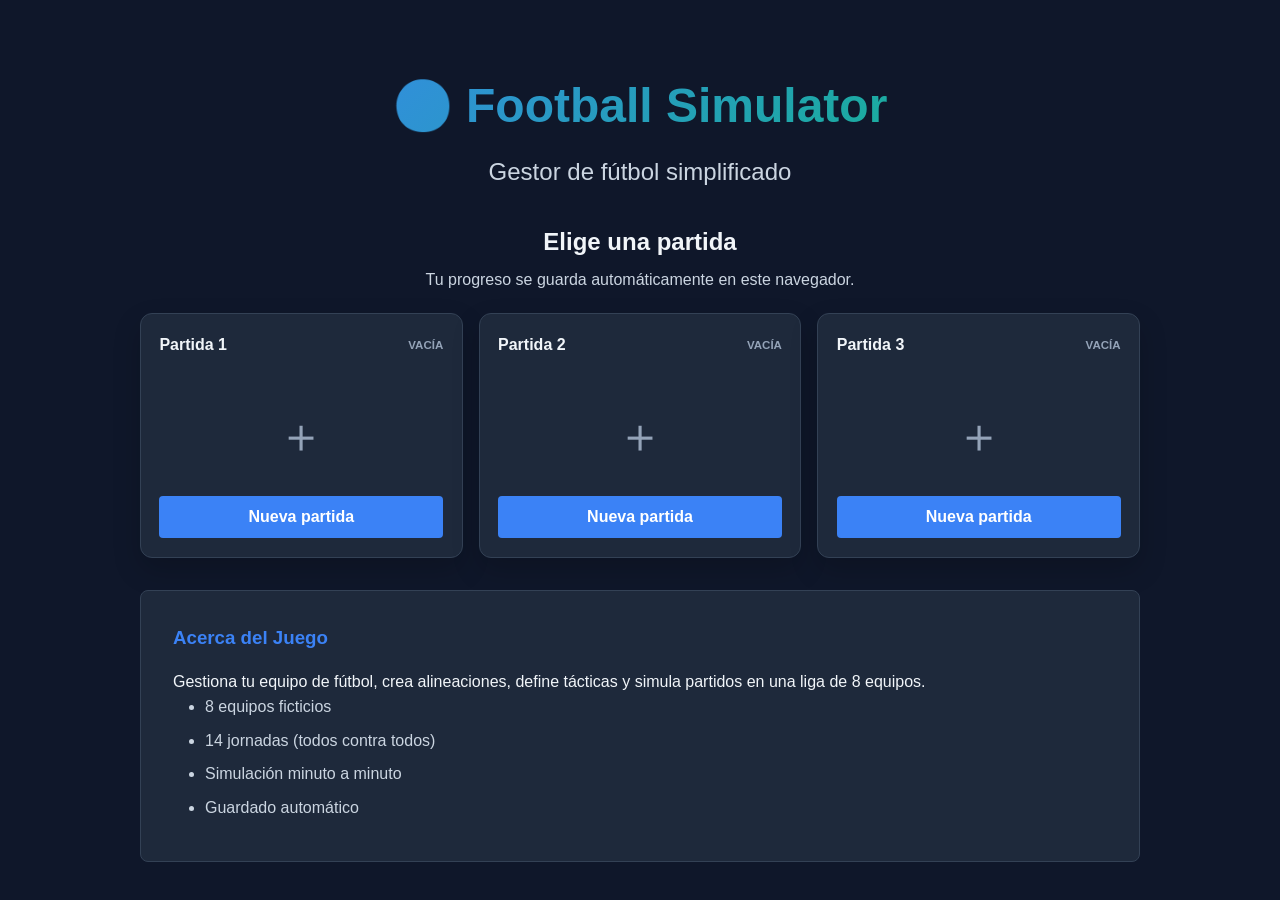
==== football-simulator/index.html @ 4013a9ea "Initial football app" ====
<!DOCTYPE html>
<html lang="es">
<head>
  <meta charset="UTF-8">
  <meta name="viewport" content="width=device-width, initial-scale=1.0">
  <title>Football Simulator - Gestor de Fútbol</title>
  <link rel="stylesheet" href="css/styles.css">
</head>
<body>
  <div id="app">
    <div id="navigation"></div>
    <div id="main-content"></div>
  </div>

  <!-- Scripts -->
  <script src="js/data.js"></script>
  <script src="js/storage.js"></script>
  <script src="js/team-manager.js"></script>
  <script src="js/league-engine.js"></script>
  <script src="js/match-engine.js"></script>
  <script src="js/live-match-engine.js"></script>
  <script src="js/match-renderer.js"></script>
  <script src="js/ui.js"></script>
  <script src="js/app.js"></script>
</body>
</html>
---- football-simulator/css/styles.css ----
/* ============================================
   ESTILOS GENERALES
   ============================================ */

* {
  margin: 0;
  padding: 0;
  box-sizing: border-box;
}

:root {
  --primary-color: #1e3a8a;
  --secondary-color: #3b82f6;
  --accent-color: #10b981;
  --danger-color: #ef4444;
  --warning-color: #f59e0b;
  --dark-bg: #0f172a;
  --dark-card: #1e293b;
  --dark-border: #334155;
  --text-primary: #f1f5f9;
  --text-secondary: #cbd5e1;
  --text-muted: #94a3b8;
}

html, body {
  width: 100%;
  height: 100%;
  font-family: -apple-system, BlinkMacSystemFont, 'Segoe UI', Roboto, Oxygen, Ubuntu, Cantarell, sans-serif;
  background-color: var(--dark-bg);
  color: var(--text-primary);
  line-height: 1.6;
}

#app {
  display: flex;
  flex-direction: column;
  height: 100vh;
  background-color: var(--dark-bg);
}

#navigation {
  flex-shrink: 0;
}

#main-content {
  flex: 1;
  overflow-y: auto;
  padding: 20px;
}

/* ============================================
   NAVEGACIÓN
   ============================================ */

.navbar {
  background: linear-gradient(135deg, var(--primary-color) 0%, var(--secondary-color) 100%);
  padding: 1rem 2rem;
  display: flex;
  justify-content: space-between;
  align-items: center;
  box-shadow: 0 4px 6px rgba(0, 0, 0, 0.3);
}

.navbar-brand {
  font-size: 1.5rem;
  font-weight: 700;
  color: white;
}

.navbar-menu {
  display: flex;
  gap: 1rem;
  flex-wrap: wrap;
}

.nav-btn {
  background: rgba(255, 255, 255, 0.2);
  color: white;
  border: none;
  padding: 0.5rem 1rem;
  border-radius: 4px;
  cursor: pointer;
  font-weight: 500;
  transition: all 0.3s ease;
}

.nav-btn:hover {
  background: rgba(255, 255, 255, 0.3);
  transform: translateY(-2px);
}

.nav-btn.active {
  background: var(--accent-color);
}

/* ============================================
   BOTONES
   ============================================ */

.btn {
  padding: 0.75rem 1.5rem;
  border: none;
  border-radius: 4px;
  font-weight: 600;
  cursor: pointer;
  transition: all 0.3s ease;
  font-size: 1rem;
}

.btn:hover {
  transform: translateY(-2px);
  box-shadow: 0 4px 12px rgba(0, 0, 0, 0.3);
}

.btn-primary {
  background-color: var(--secondary-color);
  color: white;
}

.btn-primary:hover {
  background-color: #2563eb;
}

.btn-secondary {
  background-color: var(--dark-card);
  color: var(--text-primary);
  border: 1px solid var(--dark-border);
}

.btn-secondary:hover {
  background-color: #334155;
}

.btn-danger {
  background-color: var(--danger-color);
  color: white;
}

.btn-danger:hover {
  background-color: #dc2626;
}

.btn-select {
  width: 100%;
  padding: 0.5rem;
  background: var(--secondary-color);
  color: white;
  border: none;
  border-radius: 4px;
  cursor: pointer;
  font-weight: 600;
  transition: all 0.3s ease;
}

.btn-select:hover {
  background: #2563eb;
}

.btn-large {
  padding: 1rem 2rem;
  font-size: 1.1rem;
}

/* ============================================
   FORMULARIOS
   ============================================ */

.form-control {
  width: 100%;
  padding: 0.75rem;
  border: 1px solid var(--dark-border);
  border-radius: 4px;
  background-color: var(--dark-card);
  color: var(--text-primary);
  font-size: 1rem;
  transition: border-color 0.3s ease;
}

.form-control:focus {
  outline: none;
  border-color: var(--secondary-color);
  box-shadow: 0 0 0 3px rgba(59, 130, 246, 0.1);
}

select.form-control option {
  background-color: var(--dark-card);
  color: var(--text-primary);
}

label {
  display: block;
  margin-bottom: 0.5rem;
  font-weight: 600;
  color: var(--text-secondary);
}

/* ============================================
   PANTALLA DE BIENVENIDA
   ============================================ */

.welcome-container {
  max-width: 1000px;
  margin: 0 auto;
  text-align: center;
}

.welcome-header {
  padding: 3rem 0 2rem;
}

.welcome-header h1 {
  font-size: 3rem;
  margin-bottom: 0.5rem;
  background: linear-gradient(135deg, var(--secondary-color) 0%, var(--accent-color) 100%);
  -webkit-background-clip: text;
  -webkit-text-fill-color: transparent;
}

.welcome-header p {
  font-size: 1.5rem;
  color: var(--text-secondary);
}

.welcome-content {
  display: grid;
  grid-template-columns: 1fr;
  gap: 2rem;
}

#welcome-buttons {
  display: flex;
  gap: 1rem;
  justify-content: center;
  flex-wrap: wrap;
}

#welcome-buttons .btn {
  padding: 1rem 2rem;
  font-size: 1.1rem;
  min-width: 200px;
}

.save-slots-section > p {
  margin: .35rem 0 1.25rem;
  color: var(--text-secondary);
}

.save-slots-grid {
  display: grid;
  grid-template-columns: repeat(3, minmax(0, 1fr));
  gap: 1rem;
  text-align: left;
}

.save-slot {
  display: flex;
  min-height: 245px;
  flex-direction: column;
  padding: 1.15rem;
  border: 1px solid var(--dark-border);
  border-radius: 12px;
  background: var(--dark-card);
  box-shadow: 0 12px 28px rgba(0, 0, 0, .18);
}

.save-slot.active { border-color: var(--secondary-color); }
.save-slot.corrupted { border-color: var(--danger-color); }

.save-slot-heading {
  display: flex;
  align-items: center;
  justify-content: space-between;
  gap: .75rem;
  margin-bottom: 1.2rem;
  font-weight: 700;
}

.save-slot-heading small {
  color: var(--text-muted);
  font-size: .72rem;
  font-weight: 600;
  text-transform: uppercase;
}

.save-team-name {
  margin-bottom: 1rem;
  color: var(--secondary-color);
  font-size: 1.25rem;
  font-weight: 700;
}

.save-slot-meta {
  display: grid;
  gap: .55rem;
  margin: 0 0 1rem;
}

.save-slot-meta div {
  display: flex;
  justify-content: space-between;
  gap: .75rem;
}

.save-slot-meta dt { color: var(--text-muted); }
.save-slot-meta dd { margin: 0; color: var(--text-primary); }

.save-match-live {
  margin: 0 0 .8rem;
  color: #facc15;
  font-size: .84rem;
}

.save-slot-empty {
  display: grid;
  flex: 1;
  place-items: center;
  color: var(--text-muted);
  font-size: 3rem;
}

.save-slot-actions {
  display: flex;
  flex-wrap: wrap;
  gap: .5rem;
  margin-top: auto;
}

.save-slot-actions .btn { flex: 1 1 auto; padding: .65rem .7rem; }
.save-slot-actions .btn-slot-delete { flex: 0 0 auto; }

.development-grid {
  display: grid;
  grid-template-columns: minmax(0, 1fr) minmax(0, 1fr);
  gap: 1.25rem;
}

.training-controls {
  display: grid;
  grid-template-columns: 1fr 1fr auto;
  align-items: end;
  gap: .75rem;
}

.training-help {
  margin: .75rem 0 0;
  color: var(--text-muted);
  font-size: .85rem;
}

.medical-report {
  display: grid;
  gap: .5rem;
}

.medical-item {
  display: flex;
  justify-content: space-between;
  gap: .75rem;
  padding: .65rem .75rem;
  border: 1px solid var(--dark-border);
  border-radius: 7px;
  background: rgba(15, 23, 42, .45);
}

.medical-item span { color: var(--text-muted); text-align: right; }
.medical-item.injured { border-left: 3px solid #f97316; }
.medical-item.suspended { border-left: 3px solid var(--danger-color); }

.player-row.unavailable { opacity: .62; }

.availability-badge {
  display: inline-block;
  min-width: 92px;
  padding: .25rem .45rem;
  border-radius: 999px;
  background: rgba(16, 185, 129, .12);
  color: #6ee7b7;
  font-size: .72rem;
  white-space: nowrap;
}

.availability-badge.injured { background: rgba(249, 115, 22, .14); color: #fdba74; }
.availability-badge.suspended { background: rgba(239, 68, 68, .14); color: #fca5a5; }
.availability-badge.recovering { background: rgba(250, 204, 21, .12); color: #fde047; }

.backup-actions,
.backup-import {
  display: flex;
  flex-wrap: wrap;
  gap: .75rem;
  margin-top: .75rem;
}

.backup-import .form-control { flex: 1 1 190px; }
.backup-import select.form-control { flex: 0 1 150px; }

.settings-help {
  margin: .75rem 0 0;
  color: var(--text-muted);
  font-size: .84rem;
}

.post-match-report {
  display: grid;
  gap: 1rem;
  margin: 1rem 0;
}

.post-match-card {
  padding: 1rem;
  border: 1px solid var(--dark-border);
  border-radius: 10px;
  background: var(--dark-card);
}

.post-match-card h3 { margin-bottom: .85rem; }

.post-match-stats {
  display: grid;
  gap: .45rem;
}

.post-match-stats > div {
  display: grid;
  grid-template-columns: 1fr 2fr 1fr;
  gap: .75rem;
  padding: .4rem .6rem;
  border-radius: 6px;
  background: rgba(15, 23, 42, .45);
  text-align: center;
}

.post-match-stats span { color: var(--text-muted); }

.post-match-player-grid {
  display: grid;
  grid-template-columns: repeat(2, minmax(0, 1fr));
  gap: .45rem;
}

.post-match-player {
  display: grid;
  grid-template-columns: minmax(0, 1fr) auto 34px;
  align-items: center;
  gap: .5rem;
  padding: .55rem .65rem;
  border-left: 3px solid var(--secondary-color);
  border-radius: 6px;
  background: rgba(15, 23, 42, .45);
}

.post-match-player.away { border-color: #fb7185; }
.post-match-player span:first-child { display: grid; }
.post-match-player small { color: var(--text-muted); }
.post-match-player > strong { color: #facc15; text-align: right; }

.post-match-timeline {
  display: grid;
  gap: .4rem;
  margin: 0;
  padding-left: 1.4rem;
  color: var(--text-secondary);
}

@media (max-width: 760px) {
  .save-slots-grid { grid-template-columns: 1fr; }
  .save-slot { min-height: 0; }
  .save-slot-empty { min-height: 80px; }
  .development-grid { grid-template-columns: 1fr; }
  .training-controls { grid-template-columns: 1fr; }
  .post-match-player-grid { grid-template-columns: 1fr; }
}

.welcome-info {
  background: var(--dark-card);
  border: 1px solid var(--dark-border);
  border-radius: 8px;
  padding: 2rem;
  text-align: left;
}

.welcome-info h3 {
  margin-bottom: 1rem;
  color: var(--secondary-color);
}

.welcome-info ul {
  margin-left: 2rem;
  color: var(--text-secondary);
}

.welcome-info li {
  margin-bottom: 0.5rem;
}

/* ============================================
   SELECCIÓN DE EQUIPO
   ============================================ */

.team-selection-container {
  max-width: 1200px;
  margin: 0 auto;
}

.team-selection-container h2 {
  font-size: 2rem;
  margin-bottom: 0.5rem;
  color: var(--secondary-color);
}

.team-selection-container > p {
  color: var(--text-secondary);
  margin-bottom: 2rem;
}

.teams-grid {
  display: grid;
  grid-template-columns: repeat(auto-fit, minmax(250px, 1fr));
  gap: 1.5rem;
}

.team-card {
  background: var(--dark-card);
  border: 2px solid var(--dark-border);
  border-radius: 8px;
  padding: 1.5rem;
  cursor: pointer;
  transition: all 0.3s ease;
}

.team-card:hover {
  border-color: var(--secondary-color);
  box-shadow: 0 0 20px rgba(59, 130, 246, 0.2);
  transform: translateY(-4px);
}

.team-name {
  font-size: 1.3rem;
  font-weight: 700;
  color: var(--text-primary);
  margin-bottom: 0.5rem;
}

.team-short {
  font-size: 0.9rem;
  color: var(--text-secondary);
  text-transform: uppercase;
  letter-spacing: 2px;
  margin-bottom: 1rem;
}

.team-overall {
  color: var(--accent-color);
  font-weight: 600;
  margin-bottom: 0.5rem;
}

.team-budget {
  color: var(--text-muted);
  font-size: 0.9rem;
  margin-bottom: 1rem;
}

/* ============================================
   DASHBOARD
   ============================================ */

.dashboard-container {
  max-width: 1200px;
  margin: 0 auto;
}

.dashboard-container h2 {
  font-size: 2rem;
  margin-bottom: 2rem;
}

.dashboard-grid {
  display: grid;
  grid-template-columns: repeat(auto-fit, minmax(300px, 1fr));
  gap: 1.5rem;
}

.dashboard-card {
  background: var(--dark-card);
  border: 1px solid var(--dark-border);
  border-radius: 8px;
  padding: 1.5rem;
}

.dashboard-card h3 {
  color: var(--secondary-color);
  margin-bottom: 1rem;
  font-size: 1.1rem;
}

.team-info p {
  margin-bottom: 0.5rem;
  color: var(--text-secondary);
}

.team-info strong {
  color: var(--text-primary);
}

.next-match-info {
  color: var(--text-secondary);
}

.match-preview {
  margin-top: 1rem;
}

.team-vs {
  display: flex;
  justify-content: space-around;
  align-items: center;
  margin-bottom: 1rem;
  gap: 1rem;
}

.team-vs .team-name {
  flex: 1;
  text-align: center;
  font-weight: 600;
}

.vs {
  color: var(--text-muted);
  font-weight: bold;
}

.standings-preview ol {
  list-style: none;
  margin-left: 0;
}

.standings-preview li {
  display: flex;
  justify-content: space-between;
  padding: 0.5rem 0;
  border-bottom: 1px solid var(--dark-border);
  color: var(--text-secondary);
}

.standings-preview li.user-team {
  color: var(--accent-color);
  font-weight: 600;
  background: rgba(16, 185, 129, 0.1);
  padding: 0.5rem;
}

.standings-preview .points {
  font-weight: 700;
  color: var(--text-primary);
}

.progress-bar {
  width: 100%;
  height: 8px;
  background: var(--dark-border);
  border-radius: 4px;
  overflow: hidden;
  margin-top: 0.5rem;
}

.progress-fill {
  height: 100%;
  background: linear-gradient(90deg, var(--secondary-color) 0%, var(--accent-color) 100%);
  transition: width 0.3s ease;
}

/* ============================================
   PANTALLA DE PLANTILLA V2 (Fase 2)
   ============================================ */

.squad-container-v2 {
  max-width: 1400px;
  margin: 0 auto;
}

.squad-container-v2 h2 {
  font-size: 2rem;
  margin-bottom: 2rem;
}

.squad-section-v2 {
  background: var(--dark-card);
  border: 1px solid var(--dark-border);
  border-radius: 8px;
  padding: 1.5rem;
  margin-bottom: 2rem;
}

.squad-section-v2 h3 {
  color: var(--secondary-color);
  margin-bottom: 1.5rem;
  font-size: 1.1rem;
}

.formation-selector {
  display: flex;
  gap: 1rem;
  align-items: center;
}

.formation-selector select {
  flex: 1;
  min-width: 200px;
}

.formation-selector .btn {
  white-space: nowrap;
}

/* Vista Previa de Alineación */

.lineup-preview {
  background: rgba(59, 130, 246, 0.1);
  border: 2px solid var(--secondary-color);
  border-radius: 8px;
  padding: 2rem;
  min-height: 300px;
  display: flex;
  align-items: center;
  justify-content: center;
}

.lineup-display {
  width: 100%;
  display: flex;
  flex-direction: column;
  gap: 1.5rem;
}

.lineup-row {
  display: flex;
  align-items: center;
  gap: 1rem;
  flex-wrap: wrap;
  padding: 1rem;
  background: rgba(59, 130, 246, 0.05);
  border-radius: 6px;
  border-left: 4px solid var(--secondary-color);
}

.lineup-position {
  font-size: 1.5rem;
  min-width: 40px;
  text-align: center;
}

.player-badge {
  background: var(--accent-color);
  color: white;
  padding: 0.5rem 1rem;
  border-radius: 20px;
  font-size: 0.9rem;
  font-weight: 600;
  white-space: nowrap;
}

/* Controles Mejorados */

.squad-controls-v2 {
  display: flex;
  gap: 1rem;
  margin-bottom: 1.5rem;
  flex-wrap: wrap;
}

.squad-controls-v2 .btn,
.squad-controls-v2 .form-control {
  flex: 1;
  min-width: 180px;
}

.squad-controls-v2 .form-control {
  flex: 0.5;
}

/* Estado de Plantilla V2 */

.squad-status-v2 {
  display: grid;
  grid-template-columns: repeat(auto-fit, minmax(150px, 1fr));
  gap: 1rem;
  background: rgba(59, 130, 246, 0.05);
  border: 1px solid var(--secondary-color);
  border-radius: 6px;
  padding: 1.5rem;
}

.status-item {
  display: flex;
  justify-content: space-between;
  align-items: center;
  padding: 0.5rem;
}

.status-item .label {
  color: var(--text-secondary);
  font-size: 0.9rem;
}

.status-item .value {
  color: var(--secondary-color);
  font-size: 1.1rem;
  font-weight: 700;
}

/* Tabla de Plantilla V2 */

.squad-table-v2 {
  width: 100%;
  border-collapse: collapse;
  background: var(--dark-card);
  border-radius: 8px;
  overflow: hidden;
  box-shadow: 0 4px 6px rgba(0, 0, 0, 0.1);
}

.squad-table-v2 thead {
  background: linear-gradient(135deg, var(--primary-color) 0%, var(--secondary-color) 100%);
  color: white;
}

.squad-table-v2 th {
  padding: 1rem;
  text-align: left;
  font-weight: 600;
  border-right: 1px solid var(--dark-border);
}

.squad-table-v2 th:last-child {
  border-right: none;
}

.squad-table-v2 tbody {
  border-bottom: 1px solid var(--dark-border);
}

.squad-table-v2 td {
  padding: 0.75rem 1rem;
  border-bottom: 1px solid var(--dark-border);
  color: var(--text-secondary);
}

.squad-table-v2 tbody tr.line-header {
  background: rgba(59, 130, 246, 0.1);
  font-weight: 700;
}

.squad-table-v2 tbody tr.line-header td {
  color: var(--secondary-color);
  padding: 1rem;
  border: none;
}

.squad-table-v2 tbody tr:hover {
  background: rgba(59, 130, 246, 0.1);
}

.squad-table-v2 tbody tr.starter {
  background: rgba(16, 185, 129, 0.05);
}

.squad-table-v2 tbody tr.starter td {
  font-weight: 600;
  color: var(--accent-color);
}

.player-name {
  font-weight: 600;
  color: var(--text-primary);
}

.position-badge {
  background: var(--secondary-color);
  color: white;
  padding: 0.25rem 0.75rem;
  border-radius: 4px;
  font-size: 0.85rem;
  font-weight: 600;
  display: inline-block;
  min-width: 50px;
  text-align: center;
}

.overall-cell {
  font-weight: 700;
  color: var(--secondary-color);
}

.fitness-cell {
  color: var(--accent-color);
  font-weight: 600;
}

.morale-cell {
  color: var(--warning-color);
  font-weight: 600;
}

.squad-table-v2 .player-select {
  cursor: pointer;
  width: 18px;
  height: 18px;
  accent-color: var(--accent-color);
}

.player-select {
  cursor: pointer;
  width: 18px;
  height: 18px;
}

/* ============================================
   PANTALLA DE TÁCTICAS
   ============================================ */

.tactics-container {
  max-width: 900px;
  margin: 0 auto;
}

.tactics-container h2 {
  font-size: 2rem;
  margin-bottom: 2rem;
}

.tactics-grid {
  display: grid;
  grid-template-columns: repeat(auto-fit, minmax(250px, 1fr));
  gap: 1.5rem;
  margin-bottom: 2rem;
}

.tactic-option {
  background: var(--dark-card);
  border: 1px solid var(--dark-border);
  border-radius: 8px;
  padding: 1rem;
}

.tactic-option label {
  display: block;
  margin-bottom: 0.5rem;
  font-weight: 600;
  color: var(--secondary-color);
}

.tactic-option .form-control {
  width: 100%;
}

#btn-save-tactics {
  width: 100%;
  padding: 1rem;
}

/* ============================================
   PANTALLA DE LIGA
   ============================================ */

.league-container {
  max-width: 1200px;
  margin: 0 auto;
}

.league-container h2 {
  font-size: 2rem;
  margin-bottom: 2rem;
}

.standings-table {
  width: 100%;
  border-collapse: collapse;
  background: var(--dark-card);
  border-radius: 8px;
  overflow: hidden;
  box-shadow: 0 4px 6px rgba(0, 0, 0, 0.1);
}

.standings-table thead {
  background: linear-gradient(135deg, var(--primary-color) 0%, var(--secondary-color) 100%);
  color: white;
}

.standings-table th {
  padding: 1rem;
  text-align: center;
  font-weight: 600;
}

.standings-table th:first-child,
.standings-table th:nth-child(2) {
  text-align: left;
}

.standings-table td {
  padding: 0.75rem 1rem;
  text-align: center;
  border-bottom: 1px solid var(--dark-border);
  color: var(--text-secondary);
}

.standings-table td:first-child,
.standings-table td:nth-child(2) {
  text-align: left;
}

.standings-table td.pos {
  font-weight: 600;
  color: var(--text-primary);
}

.standings-table td.team {
  font-weight: 600;
  color: var(--text-primary);
}

.standings-table td.points {
  font-weight: 700;
  color: var(--accent-color);
}

.standings-table tbody tr:hover {
  background: rgba(59, 130, 246, 0.1);
}

.standings-table tbody tr.user-team {
  background: rgba(16, 185, 129, 0.1);
}

.standings-table tbody tr.user-team td {
  color: var(--accent-color);
  font-weight: 600;
}

/* ============================================
   PRÓXIMO PARTIDO
   ============================================ */

.next-match-container {
  max-width: 800px;
  margin: 0 auto;
}

.next-match-container h2 {
  font-size: 2rem;
  margin-bottom: 2rem;
}

.match-preview-large {
  background: var(--dark-card);
  border: 1px solid var(--dark-border);
  border-radius: 8px;
  padding: 2rem;
}

.match-teams {
  display: flex;
  justify-content: space-around;
  align-items: center;
  margin-bottom: 2rem;
  gap: 1rem;
  flex-wrap: wrap;
}

.match-teams h3 {
  font-size: 1.5rem;
  color: var(--secondary-color);
}

.match-teams .team-label {
  font-size: 0.8rem;
  color: var(--text-muted);
  text-transform: uppercase;
  letter-spacing: 1px;
  margin-top: 0.25rem;
}

.vs-container {
  font-size: 1.2rem;
  font-weight: bold;
  color: var(--text-muted);
  min-width: 50px;
  text-align: center;
}

.formation-info {
  background: rgba(59, 130, 246, 0.1);
  border: 1px solid var(--secondary-color);
  border-radius: 6px;
  padding: 1.5rem;
  margin-bottom: 1.5rem;
}

.formation-info h4 {
  color: var(--secondary-color);
  margin-bottom: 1rem;
}

.starting-xi h5 {
  color: var(--text-secondary);
  margin-bottom: 0.5rem;
}

.starting-xi ul {
  list-style: none;
  margin-left: 0;
  columns: 2;
}

.starting-xi li {
  color: var(--text-secondary);
  padding: 0.25rem 0;
  line-height: 1.8;
}

#btn-play-match-large {
  width: 100%;
}

.pre-match-preparation,
.match-mode-selection {
  display: grid;
  gap: 1rem;
  margin-top: 1.25rem;
  padding: 1.25rem;
  border: 1px solid var(--dark-border);
  border-radius: 8px;
  background: rgba(15, 23, 42, .55);
}

.pre-match-preparation p,
.match-mode-selection p {
  margin: .25rem 0 0;
  color: var(--text-muted);
}

.pre-match-management {
  display: grid;
  grid-template-columns: repeat(2, minmax(0, 1fr));
  gap: .75rem;
}

.match-mode-selection {
  grid-template-columns: minmax(0, 1fr) minmax(170px, .5fr) minmax(220px, .8fr);
  align-items: end;
  border-color: rgba(59, 130, 246, .55);
}

.simulator-choice,
.simulator-choice label {
  display: grid;
  gap: .5rem;
}

.simulator-choice label {
  color: var(--text-secondary);
  font-size: .85rem;
}

@media (max-width: 700px) {
  .match-mode-selection { grid-template-columns: 1fr; }
  .pre-match-management { grid-template-columns: 1fr; }
}

.match-teams {
  display: flex;
  justify-content: space-around;
  align-items: center;
  gap: 2rem;
  flex-wrap: wrap;
}

.team-info {
  text-align: center;
  color: white;
  flex: 1;
  min-width: 150px;
}

.team-info h3 {
  font-size: 1.3rem;
  margin: 0.5rem 0;
}

.match-controls {
  display: flex;
  gap: 1rem;
  margin-bottom: 2rem;
  flex-wrap: wrap;
  justify-content: center;
}

.match-controls .btn {
  flex: 1;
  min-width: 130px;
  max-width: 180px;
  font-size: 0.9rem;
}

.match-narrative {
  background: var(--dark-card);
  border: 1px solid var(--dark-border);
  border-radius: 8px;
  padding: 1.5rem;
  max-height: 500px;
  display: flex;
  flex-direction: column;
}

.match-narrative h4 {
  color: var(--secondary-color);
  margin: 0 0 1rem 0;
  font-size: 1.1rem;
}

#narrative-log {
  flex: 1;
  overflow-y: auto;
  display: flex;
  flex-direction: column;
  gap: 0.5rem;
}

.event {
  padding: 0.75rem 1rem;
  background: rgba(59, 130, 246, 0.05);
  border-left: 3px solid var(--secondary-color);
  border-radius: 4px;
  font-size: 0.9rem;
  color: var(--text-secondary);
  margin: 0;
}

/* ============================================
   RESULTADO DEL PARTIDO
   ============================================ */

.match-result-container {
  max-width: 600px;
  margin: 0 auto;
  text-align: center;
}

.match-result-container h2 {
  font-size: 2rem;
  margin-bottom: 2rem;
}

.result-display {
  padding: 3rem 2rem;
  border-radius: 12px;
  margin-bottom: 2rem;
  background: linear-gradient(135deg, var(--primary-color), var(--secondary-color));
  box-shadow: 0 8px 16px rgba(0, 0, 0, .2);
}

.result-teams {
  display: flex;
  justify-content: space-around;
  align-items: center;
  gap: 1rem;
  margin-bottom: 2rem;
  color: white;
  flex-wrap: wrap;
}

.team-result {
  background: var(--dark-card);
  border: 2px solid var(--dark-border);
  border-radius: 8px;
  padding: 2rem;
  flex: 1;
  min-width: 100px;
}

.team-result h3 {
  color: var(--secondary-color);
  font-size: 1.1rem;
  margin: 0 0 0.5rem;
}

.final-score {
  font-size: 2.5rem;
  font-weight: 700;
  margin: 0;
  color: white;
}

.result-status {
  padding: 1rem 2rem;
  border-radius: 8px;
  font-weight: 700;
  font-size: 1.2rem;
  min-width: 150px;
  flex-shrink: 0;
}

.result-status.victoria {
  background: rgba(16, 185, 129, 0.2);
  color: var(--accent-color);
  border: 2px solid var(--accent-color);
}

.result-status.derrota {
  background: rgba(239, 68, 68, 0.2);
  color: var(--danger-color);
  border: 2px solid var(--danger-color);
}

.result-status.empate {
  background: rgba(249, 115, 22, 0.2);
  color: var(--warning-color);
  border: 2px solid var(--warning-color);
}

.result-actions {
  display: flex;
  flex-wrap: wrap;
  gap: 1rem;
  justify-content: center;
}

.result-actions .btn {
  flex: 1;
  min-width: 150px;
}

#btn-continue-to-dashboard {
  min-width: 200px;
}

/* ============================================
   ESTADÍSTICAS
   ============================================ */

.stats-container {
  max-width: 1000px;
  margin: 0 auto;
}

.stats-container h2 {
  font-size: 2rem;
  margin-bottom: 2rem;
}

.stats-grid {
  display: grid;
  grid-template-columns: repeat(auto-fit, minmax(300px, 1fr));
  gap: 1.5rem;
}

.stat-card {
  background: var(--dark-card);
  border: 1px solid var(--dark-border);
  border-radius: 8px;
  padding: 1.5rem;
}

.stat-card h3 {
  color: var(--secondary-color);
  margin-bottom: 1rem;
  font-size: 1.1rem;
}

.stat-card ol {
  list-style: none;
  margin-left: 0;
}

.stat-card li {
  padding: 0.75rem 0;
  border-bottom: 1px solid var(--dark-border);
  color: var(--text-secondary);
}

.stat-card li:last-child {
  border-bottom: none;
}

/* ============================================
   CONFIGURACIÓN
   ============================================ */

.settings-container {
  max-width: 700px;
  margin: 0 auto;
}

.settings-container h2 {
  font-size: 2rem;
  margin-bottom: 2rem;
}

.settings-section {
  background: var(--dark-card);
  border: 1px solid var(--dark-border);
  border-radius: 8px;
  padding: 1.5rem;
  margin-bottom: 1.5rem;
}

.settings-section h3 {
  color: var(--secondary-color);
  margin-bottom: 1rem;
}

.settings-section .btn {
  margin-top: 0.5rem;
  margin-right: 0.5rem;
  width: auto;
}

/* ============================================
   MENSAJES
   ============================================ */

.error-message {
  position: fixed;
  top: 20px;
  right: 20px;
  background: var(--danger-color);
  color: white;
  padding: 1rem 1.5rem;
  border-radius: 4px;
  box-shadow: 0 4px 12px rgba(0, 0, 0, 0.3);
  z-index: 1000;
  animation: slideIn 0.3s ease;
}

.success-message {
  position: fixed;
  top: 20px;
  right: 20px;
  background: var(--accent-color);
  color: white;
  padding: 1rem 1.5rem;
  border-radius: 4px;
  box-shadow: 0 4px 12px rgba(0, 0, 0, 0.3);
  z-index: 1000;
  animation: slideIn 0.3s ease;
}

@keyframes slideIn {
  from {
    transform: translateX(400px);
    opacity: 0;
  }
  to {
    transform: translateX(0);
    opacity: 1;
  }
}

/* ============================================
   RESPONSIVE
   ============================================ */

@media (max-width: 768px) {
  #main-content {
    padding: 10px;
  }

  .navbar {
    flex-direction: column;
    gap: 1rem;
  }

  .navbar-brand {
    font-size: 1.2rem;
  }

  .navbar-menu {
    flex-direction: column;
    width: 100%;
    gap: 0.5rem;
  }

  .nav-btn {
    width: 100%;
    text-align: left;
  }

  .dashboard-grid {
    grid-template-columns: 1fr;
  }

  .teams-grid {
    grid-template-columns: 1fr;
  }

  .standings-table {
    font-size: 0.85rem;
  }

  .standings-table th,
  .standings-table td {
    padding: 0.5rem;
  }

  .match-teams {
    gap: 0.5rem;
  }

  .match-teams .team-info .score {
    font-size: 2rem;
  }

  .welcome-header h1 {
    font-size: 2rem;
  }

  .tactics-grid {
    grid-template-columns: 1fr;
  }

  .starting-xi ul {
    columns: 1;
  }
}

@media (max-width: 480px) {
  .navbar {
    padding: 0.75rem 1rem;
  }

  .navbar-brand {
    font-size: 1rem;
  }

  .nav-btn {
    padding: 0.4rem 0.8rem;
    font-size: 0.9rem;
  }

  .btn {
    padding: 0.5rem 1rem;
    font-size: 0.9rem;
  }

  .welcome-header h1 {
    font-size: 1.5rem;
  }

  .welcome-header p {
    font-size: 1rem;
  }

  .dashboard-card {
    padding: 1rem;
  }

  .team-card {
    padding: 1rem;
  }

  .result-status {
    padding: 0.75rem 1rem;
    font-size: 1rem;
  }

  .starting-xi ul {
    columns: 1;
  }
}

/* ============================================
   SCROLLBAR PERSONALIZADO
   ============================================ */

::-webkit-scrollbar {
  width: 8px;
  height: 8px;
}

::-webkit-scrollbar-track {
  background: var(--dark-bg);
}

::-webkit-scrollbar-thumb {
  background: var(--dark-border);
  border-radius: 4px;
}

::-webkit-scrollbar-thumb:hover {
  background: var(--text-muted);
}

/* ============================================
   FASE 4-5: TEMPORADA, CALENDARIO Y POLISH
   ============================================ */

.table-scroll {
  width: 100%;
  overflow-x: auto;
  border-radius: 8px;
  -webkit-overflow-scrolling: touch;
}

.fixtures-panel,
.matchday-summary,
.season-complete-banner,
.champion-banner {
  margin-top: 1.5rem;
  padding: 1.25rem;
  background: var(--dark-card);
  border: 1px solid var(--dark-border);
  border-radius: 10px;
}

.fixtures-heading {
  display: flex;
  align-items: center;
  justify-content: space-between;
  gap: 1rem;
  margin-bottom: 1rem;
}

.fixtures-heading h3 {
  margin: 0.15rem 0 0;
}

.season-kicker {
  color: var(--secondary-color);
  font-size: 0.78rem;
  font-weight: 700;
  letter-spacing: 0.08em;
  text-transform: uppercase;
}

.matchday-selector {
  display: flex;
  gap: 0.45rem;
  padding-bottom: 0.75rem;
  overflow-x: auto;
  scrollbar-width: thin;
}

.matchday-btn {
  flex: 0 0 2.35rem;
  height: 2.35rem;
  border: 1px solid var(--dark-border);
  border-radius: 50%;
  background: var(--dark-bg);
  color: var(--text-secondary);
  cursor: pointer;
}

.matchday-btn:hover,
.matchday-btn.active {
  border-color: var(--secondary-color);
  background: var(--secondary-color);
  color: white;
}

.fixtures-list,
.matchday-summary ul {
  list-style: none;
}

.fixture-row,
.matchday-summary li {
  display: grid;
  grid-template-columns: minmax(0, 1fr) auto minmax(0, 1fr);
  align-items: center;
  gap: 1rem;
  padding: 0.8rem 0;
  border-bottom: 1px solid var(--dark-border);
}

.fixture-row:last-child,
.matchday-summary li:last-child {
  border-bottom: 0;
}

.matchday-summary li {
  display: flex;
  justify-content: space-between;
}

.fixture-team.home {
  text-align: right;
}

.fixture-score {
  min-width: 5rem;
  padding: 0.3rem 0.55rem;
  border-radius: 5px;
  background: var(--dark-bg);
  text-align: center;
}

.champion-banner,
.season-complete-banner {
  display: flex;
  align-items: center;
  justify-content: center;
  flex-wrap: wrap;
  gap: 0.5rem 1.5rem;
  border-color: rgba(245, 158, 11, 0.55);
  background: linear-gradient(135deg, rgba(245, 158, 11, 0.16), var(--dark-card));
}

.champion-banner strong,
.season-complete-banner strong {
  color: #fbbf24;
  font-size: 1.2rem;
}

.season-finished-card {
  display: grid;
  gap: 0.65rem;
}

.season-finished-card .btn {
  justify-self: start;
}

button:focus-visible,
select:focus-visible,
input:focus-visible,
[tabindex="0"]:focus-visible {
  outline: 3px solid rgba(59, 130, 246, 0.75);
  outline-offset: 2px;
}

@media (max-width: 768px) {
  #app {
    min-height: 100dvh;
    height: 100dvh;
  }

  .navbar {
    align-items: stretch;
    gap: 0.65rem;
    padding: 0.7rem 0.75rem;
  }

  .navbar-menu {
    flex-direction: row;
    flex-wrap: nowrap;
    gap: 0.4rem;
    width: 100%;
    padding-bottom: 0.2rem;
    overflow-x: auto;
    -webkit-overflow-scrolling: touch;
  }

  .nav-btn {
    flex: 0 0 auto;
    width: auto;
    min-height: 42px;
    text-align: center;
    white-space: nowrap;
  }

  .match-controls,
  .result-actions,
  .squad-controls-v2 {
    display: grid;
    grid-template-columns: repeat(2, minmax(0, 1fr));
    gap: 0.6rem;
  }

  .match-controls .btn,
  .result-actions .btn,
  .squad-controls-v2 .btn {
    width: 100%;
    margin: 0;
  }

  .standings-table,
  .squad-table-v2 {
    min-width: 720px;
  }

  .fixtures-heading {
    align-items: flex-start;
    flex-direction: column;
  }
}

@media (max-width: 480px) {
  #main-content {
    padding: 10px;
  }

  .fixtures-panel,
  .matchday-summary,
  .season-complete-banner,
  .champion-banner {
    padding: 0.85rem;
  }

  .fixture-row {
    gap: 0.45rem;
    font-size: 0.82rem;
  }

  .fixture-score {
    min-width: 4rem;
  }

  .match-controls,
  .result-actions,
  .squad-controls-v2 {
    grid-template-columns: 1fr;
  }
}

@media (prefers-reduced-motion: reduce) {
  *, *::before, *::after {
    scroll-behavior: auto !important;
    transition-duration: 0.01ms !important;
    animation-duration: 0.01ms !important;
    animation-iteration-count: 1 !important;
  }
}

/* ============================================
   FASE 7: PARTIDO TÁCTICO EN VIVO
   ============================================ */

.live-match-shell {
  width: min(1500px, 100%);
  margin: 0 auto;
}

.live-scoreboard {
  display: grid;
  grid-template-columns: 1fr auto 1fr;
  align-items: center;
  min-height: 74px;
  margin-bottom: 12px;
  padding: 0.65rem 1.25rem;
  border: 1px solid var(--dark-border);
  border-radius: 12px;
  background: linear-gradient(135deg, #172033, #111827);
  box-shadow: 0 10px 30px rgba(0, 0, 0, .25);
}

.score-team {
  display: flex;
  align-items: center;
  gap: 1rem;
  font-size: 1.1rem;
  font-weight: 800;
}

.score-team.away { justify-content: flex-end; }
.score-team strong { font-size: 2.3rem; line-height: 1; }
.score-team.home strong { color: #38bdf8; }
.score-team.away strong { color: #fb7185; }

.live-clock {
  display: grid;
  justify-items: center;
  min-width: 90px;
}

.live-clock strong { font-size: 1.4rem; }
.live-clock small { color: var(--text-muted); }

.live-match-grid {
  display: grid;
  grid-template-columns: minmax(0, 1fr) 360px;
  align-items: start;
  gap: 14px;
}

.live-pitch-column,
.coach-console {
  min-width: 0;
}

.live-pitch-column {
  width: 100%;
  max-width: 980px;
  justify-self: center;
}

.pitch-frame {
  overflow: hidden;
  width: 100%;
  max-width: 920px;
  margin: 0 auto;
  border: 2px solid rgba(255, 255, 255, .15);
  border-radius: 12px;
  background: #15803d;
  box-shadow: 0 14px 36px rgba(0, 0, 0, .3);
}

#match-canvas {
  display: block;
  width: 100%;
  min-height: 220px;
}

.pitch-legend {
  display: flex;
  flex-wrap: wrap;
  gap: .35rem 1rem;
  padding: .45rem .2rem 0;
  color: var(--text-muted);
  font-size: .76rem;
}

.pitch-legend span {
  display: inline-flex;
  align-items: center;
  gap: .35rem;
}

.legend-ring {
  width: 12px;
  height: 12px;
  border: 2px solid #facc15;
  border-radius: 50%;
}

.legend-ring.cover { border: 1px dashed #f8fafc; }

.legend-line {
  width: 18px;
  border-top: 2px dashed rgba(56, 189, 248, .8);
}

.legend-line.away { border-color: rgba(251, 113, 133, .8); }

.legend-flight {
  width: 18px;
  height: 8px;
  border-top: 2px dashed #f8fafc;
  border-radius: 50%;
}

.live-controls {
  display: flex;
  flex-wrap: wrap;
  gap: .55rem;
  margin: 0 0 .7rem;
}

.live-controls .btn {
  flex: 1 1 110px;
  padding: .65rem .75rem;
}

.live-controls .btn.active {
  outline: 2px solid var(--secondary-color);
  background: var(--primary-color);
}

.live-stats-strip {
  display: grid;
  grid-template-columns: repeat(6, minmax(0, 1fr));
  gap: 1px;
  overflow: hidden;
  margin-top: .75rem;
  border: 1px solid var(--dark-border);
  border-radius: 8px;
  background: var(--dark-border);
}

.live-stats-strip span {
  display: grid;
  justify-items: center;
  padding: .55rem .25rem;
  background: var(--dark-card);
  color: var(--text-muted);
  font-size: .78rem;
}

.live-stats-strip strong {
  color: var(--text-primary);
  font-size: .95rem;
}

.live-narrative {
  margin-top: .75rem;
  padding: 1rem;
  border: 1px solid var(--dark-border);
  border-radius: 9px;
  background: var(--dark-card);
}

.live-narrative #narrative-log {
  max-height: 180px;
  overflow-y: auto;
}

.live-narrative .event {
  padding: .35rem .55rem;
  border-left: 3px solid var(--dark-border);
  color: var(--text-secondary);
  font-size: .88rem;
}

.live-narrative .event-goal { border-color: var(--accent-color); color: #a7f3d0; font-weight: 700; }
.live-narrative .event-red_card { border-color: var(--danger-color); }
.live-narrative .event-yellow_card,
.live-narrative .event-foul { border-color: var(--warning-color); }
.live-narrative .event-injury { border-color: #c084fc; }
.live-narrative .event-offside { border-color: #facc15; color: #fef08a; }

.coach-console {
  position: sticky;
  top: 10px;
  overflow: hidden;
  border: 1px solid var(--dark-border);
  border-radius: 12px;
  background: var(--dark-card);
  box-shadow: 0 14px 36px rgba(0, 0, 0, .25);
}

.coach-heading {
  display: grid;
  padding: 1rem;
  background: linear-gradient(135deg, var(--primary-color), #1d4ed8);
}

.coach-heading span {
  font-size: .72rem;
  font-weight: 800;
  letter-spacing: .08em;
  text-transform: uppercase;
}

.coach-heading strong { font-size: 1.05rem; }
.coach-heading small { opacity: .8; }

.coach-tabs {
  display: grid;
  grid-template-columns: repeat(4, 1fr);
  border-bottom: 1px solid var(--dark-border);
}

.coach-tab {
  min-width: 0;
  padding: .7rem .2rem;
  border: 0;
  background: transparent;
  color: var(--text-muted);
  cursor: pointer;
  font-size: .78rem;
}

.coach-tab.active {
  background: rgba(59, 130, 246, .12);
  color: var(--text-primary);
  box-shadow: inset 0 -2px var(--secondary-color);
}

.coach-panel {
  display: none;
  max-height: calc(100vh - 190px);
  overflow-y: auto;
  padding: 1rem;
}

.coach-panel.active { display: grid; gap: .8rem; }
.coach-panel label { display: grid; gap: .3rem; color: var(--text-secondary); font-size: .84rem; }
.coach-panel .form-control { width: 100%; }

.sidebar-narrative {
  display: block;
  margin: 0;
  padding: 0;
  border: 0;
  max-height: none;
  overflow: visible;
  background: transparent;
}

.sidebar-narrative h4 {
  margin: 0;
}

.sidebar-narrative #narrative-log {
  height: clamp(220px, calc(100vh - 285px), 520px);
  max-height: none;
  overflow-y: auto;
  overscroll-behavior: contain;
}

.live-player-row {
  display: grid;
  grid-template-columns: 28px minmax(0, 1fr) auto 36px;
  align-items: center;
  gap: .55rem;
  padding: .5rem 0;
  border-bottom: 1px solid var(--dark-border);
  border-top: 0;
  border-left: 0;
  border-right: 0;
  width: 100%;
  background: transparent;
  color: var(--text-primary);
  text-align: left;
  cursor: pointer;
  font-size: .8rem;
}

.live-player-row:hover,
.live-player-row:focus-visible {
  background: rgba(59, 130, 246, .12);
}

.live-player-row > span:nth-child(2) { display: grid; min-width: 0; }
.live-player-row strong { overflow: hidden; text-overflow: ellipsis; white-space: nowrap; }
.live-player-row small { color: var(--text-muted); }
.live-player-row .fitness { color: #86efac; font-weight: 700; }
.live-player-row .fitness.low { color: #fca5a5; }

.live-player-dot {
  display: grid;
  place-items: center;
  width: 25px;
  height: 25px;
  border-radius: 50%;
  color: #07111f;
  font-weight: 800;
}

.live-player-dot.home { background: #38bdf8; }
.live-player-dot.away { background: #fb7185; }
.coach-feedback { min-height: 1.25rem; font-size: .82rem; }
.coach-feedback.success { color: #86efac; }
.coach-feedback.error { color: #fca5a5; }

.queued-substitutions {
  display: grid;
  gap: .45rem;
  padding: .65rem;
  border: 1px solid var(--dark-border);
  border-radius: 7px;
  background: rgba(15, 23, 42, .55);
}

.queue-empty {
  color: var(--text-muted);
  font-size: .8rem;
}

.queued-change {
  display: grid;
  grid-template-columns: minmax(0, 1fr) 28px;
  align-items: center;
  gap: .5rem;
  font-size: .78rem;
}

.queued-change button {
  width: 27px;
  height: 27px;
  border: 0;
  border-radius: 50%;
  background: rgba(239, 68, 68, .2);
  color: #fca5a5;
  cursor: pointer;
}

#btn-make-substitution:disabled {
  opacity: .45;
  cursor: not-allowed;
}

@media (max-width: 980px) {
  .live-match-grid { grid-template-columns: 1fr; }
  .coach-console { position: static; }
  .coach-panel { max-height: none; }
  .sidebar-narrative #narrative-log {
    height: 260px;
    max-height: 320px;
  }
  .coach-panel[data-coach-panel="team"] #live-team-list {
    display: grid;
    grid-template-columns: repeat(2, minmax(0, 1fr));
    gap: 0 1rem;
  }
}

@media (max-width: 600px) {
  .live-scoreboard { min-height: 60px; padding: .55rem .75rem; }
  .score-team { gap: .45rem; font-size: .9rem; }
  .score-team strong { font-size: 1.7rem; }
  .live-clock { min-width: 64px; }
  #match-canvas { min-height: 190px; }
  .live-stats-strip { grid-template-columns: repeat(3, 1fr); }
  .live-stats-strip span:nth-child(n+4) { border-top: 1px solid var(--dark-border); }
  .coach-panel[data-coach-panel="team"] #live-team-list { grid-template-columns: 1fr; }
}
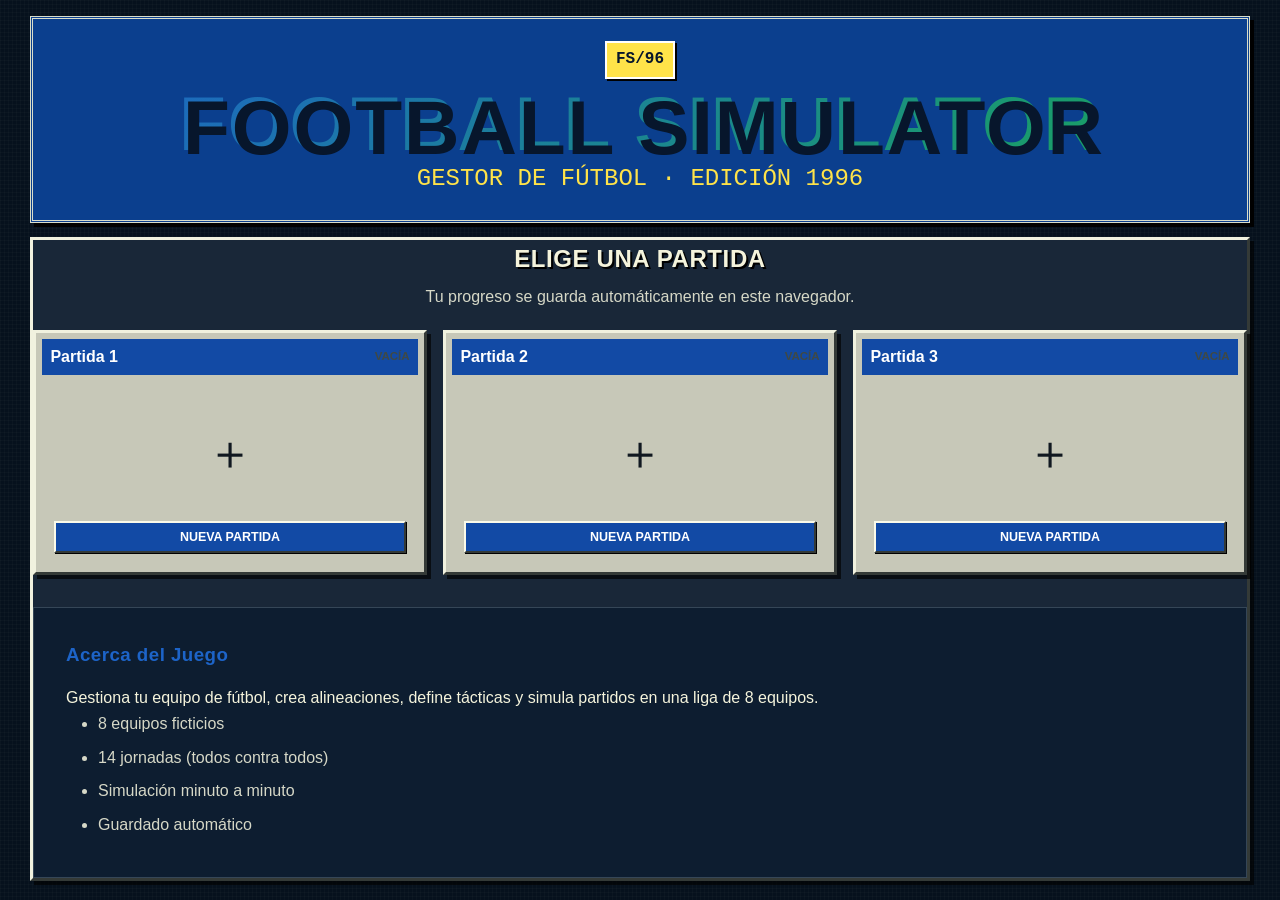
==== commit 6e744e3c: "arriba!" ====
--- a/football-simulator/index.html
+++ b/football-simulator/index.html
@@ -3,10 +3,22 @@
 <head>
   <meta charset="UTF-8">
   <meta name="viewport" content="width=device-width, initial-scale=1.0">
-  <title>Football Simulator - Gestor de Fútbol</title>
+  <meta name="theme-color" content="#08162b">
+  <title>Football Simulator 96 - Gestor de Fútbol</title>
   <link rel="stylesheet" href="css/styles.css">
 </head>
-<body>
+<body class="theme-retro-90s">
+  <script>
+    (() => {
+      try {
+        const selected = localStorage.getItem('fs_setting_visualTheme') || localStorage.getItem('fs_visualTheme') || '90s';
+        const themes = { classic: 'theme-classic', '90s': 'theme-retro-90s', snes: 'theme-snes' };
+        document.body.className = themes[selected] || themes['90s'];
+      } catch (error) {
+        // Si el navegador bloquea localStorage, UIManager conservará el tema 90s.
+      }
+    })();
+  </script>
   <div id="app">
     <div id="navigation"></div>
     <div id="main-content"></div>
--- a/football-simulator/css/styles.css
+++ b/football-simulator/css/styles.css
@@ -549,6 +549,20 @@
   margin-bottom: 1rem;
 }
 
+.team-kits {
+  display: flex;
+  gap: .45rem;
+  margin: -.35rem 0 .9rem;
+}
+
+.team-kits span {
+  width: 30px;
+  height: 18px;
+  border: 1px solid rgba(255, 255, 255, .55);
+  border-radius: 4px;
+  box-shadow: 0 2px 5px rgba(0, 0, 0, .25);
+}
+
 .team-overall {
   color: var(--accent-color);
   font-weight: 600;
@@ -1570,6 +1584,303 @@
 }
 
 /* ============================================
+   SELECTOR DE ESTILO: CLASSIC · 90s · SNES
+   ============================================ */
+.sr-only {
+  position: absolute;
+  width: 1px;
+  height: 1px;
+  padding: 0;
+  margin: -1px;
+  overflow: hidden;
+  clip: rect(0, 0, 0, 0);
+  white-space: nowrap;
+  border: 0;
+}
+
+.club-identity { display: inline-flex; align-items: center; gap: 9px; }
+.club-crest { width: 34px; height: 40px; object-fit: contain; }
+.team-card-crest { width: 82px; height: 96px; object-fit: contain; }
+.team-crest-stage { display: grid; min-height: 105px; place-items: center; margin-bottom: 12px; }
+.table-club-crest,
+.fixture-club-crest { width: 22px; height: 26px; margin-right: 7px; object-fit: contain; vertical-align: middle; }
+.dashboard-club { display: flex; align-items: center; gap: 12px; margin-bottom: 12px; }
+.dashboard-club-crest { width: 58px; height: 68px; object-fit: contain; }
+.save-team-name { display: flex; align-items: center; gap: 10px; }
+.save-club-crest { width: 38px; height: 44px; object-fit: contain; }
+.match-club { align-items: center; }
+.match-preview-crest { width: 88px; height: 102px; object-fit: contain; }
+.score-club-crest { width: 42px; height: 49px; object-fit: contain; }
+.result-club-crest { width: 92px; height: 108px; object-fit: contain; }
+
+.theme-picker {
+  display: grid;
+  grid-template-columns: repeat(3, minmax(0, 1fr));
+  gap: 12px;
+  margin-top: 14px;
+  padding: 0;
+  border: 0;
+}
+.theme-choice {
+  position: relative;
+  display: grid;
+  gap: 5px;
+  margin: 0;
+  padding: 11px;
+  color: var(--text-primary);
+  border: 2px solid var(--dark-border);
+  border-radius: 8px;
+  background: var(--dark-bg);
+  cursor: pointer;
+}
+.theme-choice input {
+  position: absolute;
+  width: 1px;
+  height: 1px;
+  opacity: 0;
+}
+.theme-choice:has(input:checked) { border-color: var(--secondary-color); box-shadow: 0 0 0 2px color-mix(in srgb, var(--secondary-color) 35%, transparent); }
+.theme-choice input:checked + .theme-preview { outline: 3px solid var(--secondary-color); outline-offset: 2px; }
+.theme-choice input:focus-visible + .theme-preview { outline: 3px solid var(--warning-color); outline-offset: 3px; }
+.theme-choice strong { margin-top: 3px; }
+.theme-choice small { color: var(--text-muted); font-size: .72rem; }
+.theme-preview {
+  display: grid;
+  grid-template-columns: 30px 1fr;
+  grid-template-rows: repeat(3, 9px);
+  gap: 4px;
+  height: 56px;
+  padding: 8px;
+  overflow: hidden;
+  border-radius: 5px;
+  background: #0f172a;
+}
+.theme-preview i { grid-row: 1 / 4; display: grid; place-items: center; color: white; background: #2563eb; font: 800 .72rem/1 monospace; }
+.theme-preview b { display: block; background: #334155; }
+.theme-choice-classic .theme-preview { background: linear-gradient(135deg, #0f172a, #1e293b); }
+.theme-choice-classic .theme-preview i { background: #3b82f6; border-radius: 5px; }
+.theme-choice-90s .theme-preview { border: 3px outset #f5f5e5; border-radius: 0; background: #bfc1b2; }
+.theme-choice-90s .theme-preview i { color: #ffe349; background: #124aa5; }
+.theme-choice-90s .theme-preview b { background: #71766f; }
+.theme-choice-snes .theme-preview { border: 3px solid #25183f; border-radius: 0; background: #ddd5c6; box-shadow: inset -3px -3px #90869e; }
+.theme-choice-snes .theme-preview i { color: #fff; background: #684aa8; box-shadow: 3px 3px #25183f; }
+.theme-choice-snes .theme-preview b:nth-of-type(1) { background: #37b6a4; }
+.theme-choice-snes .theme-preview b:nth-of-type(2) { background: #e84c79; }
+.theme-choice-snes .theme-preview b:nth-of-type(3) { background: #e6b83e; }
+
+/* Classic conserva el lenguaje visual moderno anterior al rediseño retro. */
+.theme-classic .retro-app-badge { display: none; }
+.theme-classic .club-crest,
+.theme-classic [class$="-crest"] { filter: drop-shadow(0 4px 8px rgba(0,0,0,.28)); }
+.theme-classic .team-crest-stage { border-radius: 8px; background: rgba(15, 23, 42, .38); }
+.theme-classic .dashboard-club { color: var(--text-primary); }
+.theme-retro-90s .theme-choice { color: #101820; background: #d4d5c7; border: 3px outset #f5f5e5; border-radius: 0; }
+.theme-retro-90s .theme-choice small { color: #4d544f; }
+.theme-retro-90s .theme-choice:has(input:checked) { border-color: #343a37 #f8f8e9 #f8f8e9 #343a37; background: #f1f1df; box-shadow: inset 2px 2px #777; }
+
+/* Tema deportivo de consola 16-bit, original y sin recursos externos. */
+.theme-snes {
+  --primary-color: #4a2d79;
+  --secondary-color: #7c5bbb;
+  --accent-color: #34b7a5;
+  --danger-color: #df3e69;
+  --warning-color: #f2c84b;
+  --dark-bg: #211637;
+  --dark-card: #392957;
+  --dark-border: #171024;
+  --text-primary: #fff8dc;
+  --text-secondary: #e0d8c7;
+  --text-muted: #b9adc8;
+  --surface-1: #302148;
+  --surface-2: #463263;
+  --surface-3: #5b437b;
+  font-family: "Courier New", Courier, monospace;
+  background-color: #211637;
+  background-image:
+    linear-gradient(45deg, rgba(124,91,187,.12) 25%, transparent 25%, transparent 75%, rgba(124,91,187,.12) 75%),
+    linear-gradient(45deg, rgba(124,91,187,.12) 25%, transparent 25%, transparent 75%, rgba(124,91,187,.12) 75%);
+  background-position: 0 0, 8px 8px;
+  background-size: 16px 16px;
+}
+.theme-snes #app { background: transparent; }
+.theme-snes #main-content { padding: 16px; }
+.theme-snes h1,
+.theme-snes h2,
+.theme-snes h3,
+.theme-snes h4,
+.theme-snes h5 { font-family: "Courier New", Courier, monospace; font-weight: 900; letter-spacing: .025em; }
+.theme-snes h2 { color: #fff8dc; text-transform: uppercase; text-shadow: 3px 3px #171024; }
+.theme-snes :focus-visible { outline: 3px solid #f2c84b !important; outline-offset: 3px; }
+.theme-snes img { image-rendering: pixelated; }
+.theme-snes #match-canvas { image-rendering: auto; }
+
+.theme-snes .navbar {
+  padding: 8px 14px;
+  gap: 12px;
+  background: #684aa8;
+  border: 4px solid #171024;
+  border-top-color: #a88adb;
+  border-left-color: #a88adb;
+  border-radius: 0;
+  box-shadow: 5px 5px 0 #100a19;
+}
+.theme-snes .navbar-brand { color: #fff8dc; font-size: 1rem; text-shadow: 2px 2px #25183f; }
+.theme-snes .navbar-menu { gap: 5px; }
+.theme-snes .nav-btn,
+.theme-snes .btn,
+.theme-snes .btn-select,
+.theme-snes .filter-chip,
+.theme-snes .matchday-btn,
+.theme-snes .coach-action,
+.theme-snes .lineup-toolbar button {
+  padding: 8px 12px;
+  color: #25183f;
+  font-family: "Courier New", Courier, monospace;
+  font-size: .76rem;
+  font-weight: 900;
+  text-transform: uppercase;
+  background: #ddd5c6;
+  border: 3px solid #25183f;
+  border-radius: 0;
+  box-shadow: inset 3px 3px #fff8dc, inset -3px -3px #90869e, 3px 3px #100a19;
+  transform: none;
+  transition: none;
+}
+.theme-snes .nav-btn:hover,
+.theme-snes .btn:hover,
+.theme-snes .filter-chip:hover,
+.theme-snes .matchday-btn:hover { color: #fff; background: #37a997; transform: none; box-shadow: inset 3px 3px #6dd7c7, inset -3px -3px #1c7569, 3px 3px #100a19; }
+.theme-snes .nav-btn.active,
+.theme-snes .btn.active,
+.theme-snes .filter-chip.active,
+.theme-snes .matchday-btn.active { color: #fff8dc; background: #df3e69; box-shadow: inset 3px 3px #f57c9d, inset -3px -3px #8d213f, 3px 3px #100a19; }
+.theme-snes .btn-primary { color: #fff8dc; background: #684aa8; }
+.theme-snes .btn-primary::before { content: "▶ "; color: #f2c84b; }
+.theme-snes .btn-danger { color: #fff8dc; background: #b52f55; }
+.theme-snes .form-control,
+.theme-snes input,
+.theme-snes select {
+  color: #25183f;
+  background: #fff8dc;
+  border: 3px solid #25183f;
+  border-radius: 0;
+  font-family: "Courier New", Courier, monospace;
+  box-shadow: inset 3px 3px #a69dae;
+}
+
+.theme-snes .club-crest,
+.theme-snes [class$="-crest"] { filter: saturate(1.25) contrast(1.15) drop-shadow(4px 4px 0 #171024); }
+.theme-snes .team-crest-stage { background: #2b1d45; border: 4px solid #171024; box-shadow: inset 4px 4px #4e3970; }
+.theme-snes .team-card-crest { width: 82px; height: 96px; }
+.theme-snes .retro-app-badge { display: inline-block; padding: 5px 9px; color: #25183f; background: #f2c84b; border: 3px solid #171024; box-shadow: 4px 4px #100a19; font-weight: 900; }
+.theme-snes .edition-mark { font-size: 0; }
+.theme-snes .edition-mark::after { content: "16-BIT"; font-size: .88rem; }
+.theme-snes .welcome-header {
+  padding: 26px 16px;
+  background: #684aa8;
+  border: 5px solid #171024;
+  box-shadow: inset 5px 5px #9b7bd0, inset -5px -5px #3b245f, 6px 6px #100a19;
+}
+.theme-snes .welcome-header h1 { margin-top: 8px; color: #fff8dc; background: none; -webkit-text-fill-color: currentColor; text-transform: uppercase; text-shadow: 4px 4px #25183f; }
+.theme-snes .welcome-header p { color: #f2c84b; text-shadow: 2px 2px #25183f; }
+
+.theme-snes :where(
+  .welcome-content, .save-slot, .team-card, .dashboard-card,
+  .lineup-editor, .player-picker, .tactical-identity-card,
+  .tactics-detail-section, .tactic-option, .settings-section,
+  .league-container, .fixtures-panel, .match-preview-large,
+  .pre-match-preparation, .match-mode-selection, .match-result-container,
+  .result-display, .post-match-card, .stats-section
+) {
+  border: 4px solid #171024;
+  border-radius: 0;
+  box-shadow: inset 4px 4px rgba(255,255,255,.09), inset -4px -4px rgba(0,0,0,.25), 5px 5px #100a19;
+}
+.theme-snes :where(.save-slot, .team-card, .dashboard-card, .settings-section) { background: #ddd5c6; color: #25183f; }
+.theme-snes :where(.save-slot, .team-card, .dashboard-card, .settings-section) :where(p, small, dt, dd, label) { color: #4b4055; }
+.theme-snes .theme-choice strong { color: #25183f; }
+.theme-snes .save-slot-heading,
+.theme-snes .dashboard-card > h3,
+.theme-snes .standings-preview > h3,
+.theme-snes .next-match-info > h3,
+.theme-snes .settings-section > h3 {
+  margin: -1px -1px 12px;
+  padding: 6px 9px;
+  color: #fff8dc;
+  background: #684aa8;
+  border-bottom: 3px solid #171024;
+  text-transform: uppercase;
+}
+.theme-snes .dashboard-card { padding: 0 12px 12px; }
+.theme-snes .dashboard-club,
+.theme-snes .team-card .team-name { color: #25183f; }
+.theme-snes .team-card { text-align: center; }
+.theme-snes .team-card:hover { border-color: #f2c84b; transform: translate(-2px,-2px); box-shadow: inset 4px 4px rgba(255,255,255,.15), inset -4px -4px rgba(0,0,0,.2), 7px 7px #100a19; }
+.theme-snes .team-short { display: inline-block; padding: 2px 8px; color: #fff8dc; background: #df3e69; border: 3px solid #25183f; }
+.theme-snes .team-overall { color: #187a6d; }
+.theme-snes .team-kits { justify-content: center; }
+.theme-snes .team-kits span { border-radius: 0; border: 3px solid #25183f; box-shadow: 2px 2px #100a19; }
+.theme-snes .eyebrow,
+.theme-snes .season-kicker { color: #f2c84b; font-family: "Courier New", monospace; }
+
+.theme-snes .standings-table { border-collapse: collapse; color: #25183f; background: #ddd5c6; font-family: "Courier New", monospace; }
+.theme-snes .standings-table thead { color: #fff8dc; background: #684aa8; }
+.theme-snes .standings-table th,
+.theme-snes .standings-table td { border: 2px solid #25183f; }
+.theme-snes .standings-table tbody tr.user-team td { color: #25183f; background: #62caba; }
+.theme-snes .fixture-row { border: 3px solid #171024; border-radius: 0; background: #302148; }
+.theme-snes .fixture-team { display: flex; align-items: center; }
+.theme-snes .fixture-team.home { justify-content: flex-end; }
+.theme-snes .fixture-score { padding: 4px 8px; color: #25183f; background: #f2c84b; border: 3px solid #171024; box-shadow: 2px 2px #100a19; }
+.theme-snes .progress-bar { height: 20px; padding: 2px; border: 3px solid #25183f; border-radius: 0; background: #90869e; }
+.theme-snes .progress-fill { border-radius: 0; background: repeating-linear-gradient(90deg, #37b6a4 0 8px, #208b7c 8px 11px); }
+.theme-snes .squad-player-card,
+.theme-snes .role-grid label,
+.theme-snes .medical-item,
+.theme-snes .position-pill,
+.theme-snes .selection-mark,
+.theme-snes .tactics-save-bar { border-radius: 0; }
+.theme-snes .squad-player-card.is-selected { outline: 3px solid #f2c84b; background: #4a3470; }
+
+.theme-snes .live-scoreboard { color: #fff8dc; background: #684aa8; border: 5px solid #171024; border-radius: 0; box-shadow: inset 4px 4px #9b7bd0, inset -4px -4px #3b245f, 5px 5px #100a19; }
+.theme-snes .score-team strong { min-width: 44px; padding: 3px 7px; color: #25183f !important; background: #f2c84b; border: 3px solid #171024; box-shadow: 2px 2px #100a19; }
+.theme-snes .live-clock { padding: 4px 12px; background: #25183f; border: 3px solid #a88adb; }
+.theme-snes .pitch-frame { border: 5px solid #171024; border-radius: 0; box-shadow: 5px 5px #100a19; }
+.theme-snes .live-match-grid,
+.theme-snes .coach-console,
+.theme-snes .speed-control { border-radius: 0; }
+.theme-snes #narrative-log { color: #fff8dc; background: #171024; border: 4px solid #684aa8; border-radius: 0; font-family: "Courier New", monospace; }
+.theme-snes #narrative-log .event { border-left: 0; border-bottom: 2px dotted #684aa8; }
+.theme-snes .live-stats-strip { gap: 2px; background: #171024; }
+.theme-snes .live-stat { border-radius: 0; background: #392957; }
+.theme-snes .result-display { color: #fff8dc; background: #684aa8; }
+.theme-snes .team-result h3 { color: #fff8dc; }
+.theme-snes .final-score { color: #25183f; background: #f2c84b; border: 4px solid #171024; box-shadow: 3px 3px #100a19; }
+
+@media (max-width: 800px) {
+  .theme-picker { grid-template-columns: 1fr; }
+  .theme-choice { grid-template-columns: 110px 1fr; grid-template-rows: auto auto; align-items: center; }
+  .theme-choice .theme-preview { grid-row: 1 / 3; }
+  .theme-snes #main-content { padding: 9px; }
+  .theme-snes .navbar { align-items: stretch; flex-direction: column; padding: 7px; }
+  .theme-snes .navbar-brand { display: flex; justify-content: center; }
+  .theme-snes .navbar-menu { display: grid; grid-template-columns: repeat(4, minmax(0, 1fr)); }
+  .theme-snes .nav-btn { padding: 7px 3px; font-size: .66rem; }
+  .theme-snes .teams-grid { grid-template-columns: repeat(2, minmax(0, 1fr)); gap: 10px; }
+  .theme-snes .score-club-crest { width: 32px; height: 38px; }
+  .theme-snes .score-team { gap: 5px; font-size: .82rem; }
+}
+
+@media (max-width: 480px) {
+  .theme-choice { grid-template-columns: 82px 1fr; }
+  .theme-snes .navbar-menu { grid-template-columns: repeat(3, minmax(0, 1fr)); }
+  .theme-snes .teams-grid { grid-template-columns: 1fr; }
+  .theme-snes .score-club-crest,
+  .theme-snes .fixture-club-crest { display: none; }
+  .theme-snes .welcome-header h1 { font-size: 2rem; }
+}
+
+/* ============================================
    SCROLLBAR PERSONALIZADO
    ============================================ */
 
@@ -1854,8 +2165,10 @@
 
 .score-team.away { justify-content: flex-end; }
 .score-team strong { font-size: 2.3rem; line-height: 1; }
-.score-team.home strong { color: #38bdf8; }
-.score-team.away strong { color: #fb7185; }
+.score-team.home strong { color: var(--home-kit, #0ea5e9); }
+.score-team.away strong { color: var(--away-kit, #f43f5e); }
+.score-team span { display: grid; }
+.score-team span small { color: var(--text-muted); font-size: .65rem; font-weight: 600; text-transform: capitalize; }
 
 .live-clock {
   display: grid;
@@ -1927,10 +2240,10 @@
 
 .legend-line {
   width: 18px;
-  border-top: 2px dashed rgba(56, 189, 248, .8);
-}
-
-.legend-line.away { border-color: rgba(251, 113, 133, .8); }
+  border-top: 2px dashed var(--home-kit, #0ea5e9);
+}
+
+.legend-line.away { border-color: var(--away-kit, #f43f5e); }
 
 .legend-flight {
   width: 18px;
@@ -1949,6 +2262,41 @@
 .live-controls .btn {
   flex: 1 1 110px;
   padding: .65rem .75rem;
+}
+
+.speed-control {
+  display: inline-grid;
+  grid-template-columns: auto repeat(3, minmax(46px, 1fr));
+  align-items: center;
+  gap: .3rem;
+  flex: 1 1 280px;
+  padding: .3rem;
+  border: 1px solid var(--dark-border);
+  border-radius: 10px;
+  background: var(--surface-1, var(--dark-card));
+}
+
+.speed-control > span {
+  padding: 0 .4rem;
+  color: var(--text-muted);
+  font-size: .68rem;
+  font-weight: 800;
+  letter-spacing: .07em;
+  text-transform: uppercase;
+}
+
+.speed-control .btn {
+  min-width: 0;
+  padding: .42rem .55rem;
+  border-color: transparent;
+  border-radius: 7px;
+}
+
+.speed-control .btn.active {
+  outline: 0;
+  background: var(--secondary-color);
+  color: white;
+  box-shadow: 0 3px 10px rgba(37, 99, 235, .28);
 }
 
 .live-controls .btn.active {
@@ -2003,6 +2351,8 @@
 
 .live-narrative .event-goal { border-color: var(--accent-color); color: #a7f3d0; font-weight: 700; }
 .live-narrative .event-red_card { border-color: var(--danger-color); }
+.live-narrative .event-coach_red_card { border-color: #ef4444; color: #fecaca; font-weight: 700; }
+.live-narrative .event-captain_protest { border-color: #f59e0b; color: #fde68a; }
 .live-narrative .event-yellow_card,
 .live-narrative .event-foul { border-color: var(--warning-color); }
 .live-narrative .event-injury { border-color: #c084fc; }
@@ -2114,8 +2464,35 @@
 .live-player-row > span:nth-child(2) { display: grid; min-width: 0; }
 .live-player-row strong { overflow: hidden; text-overflow: ellipsis; white-space: nowrap; }
 .live-player-row small { color: var(--text-muted); }
-.live-player-row .fitness { color: #86efac; font-weight: 700; }
-.live-player-row .fitness.low { color: #fca5a5; }
+.live-player-row .fitness {
+  display: grid;
+  grid-template-columns: 58px 30px;
+  align-items: center;
+  gap: .35rem;
+  font-weight: 700;
+}
+
+.fitness-bar {
+  overflow: hidden;
+  height: 7px;
+  border-radius: 999px;
+  background: rgba(148, 163, 184, .2);
+}
+
+.fitness-bar i {
+  display: block;
+  height: 100%;
+  border-radius: inherit;
+  background: #4ade80;
+  transition: width .35s ease, background-color .35s ease;
+}
+
+.live-player-row .fitness em { color: #86efac; font-style: normal; font-size: .72rem; text-align: right; }
+.live-player-row .fitness.medium .fitness-bar i { background: #a3e635; }
+.live-player-row .fitness.low .fitness-bar i { background: #f59e0b; }
+.live-player-row .fitness.low em { color: #fcd34d; }
+.live-player-row .fitness.critical .fitness-bar i { background: #ef4444; }
+.live-player-row .fitness.critical em { color: #fca5a5; }
 
 .live-player-dot {
   display: grid;
@@ -2127,8 +2504,8 @@
   font-weight: 800;
 }
 
-.live-player-dot.home { background: #38bdf8; }
-.live-player-dot.away { background: #fb7185; }
+.live-player-dot.home { background: var(--home-kit, #0ea5e9); }
+.live-player-dot.away { background: var(--away-kit, #f43f5e); }
 .coach-feedback { min-height: 1.25rem; font-size: .82rem; }
 .coach-feedback.success { color: #86efac; }
 .coach-feedback.error { color: #fca5a5; }
@@ -2194,4 +2571,754 @@
   .live-stats-strip { grid-template-columns: repeat(3, 1fr); }
   .live-stats-strip span:nth-child(n+4) { border-top: 1px solid var(--dark-border); }
   .coach-panel[data-coach-panel="team"] #live-team-list { grid-template-columns: 1fr; }
-}
+  .speed-control { grid-template-columns: repeat(3, 1fr); flex-basis: 100%; }
+  .speed-control > span { grid-column: 1 / -1; padding: .1rem .25rem; }
+}
+
+/* ============================================
+   EXPERIENCIA DE EQUIPO Y DIRECCIÓN VISUAL
+   ============================================ */
+
+:root {
+  --surface-1: #111a2b;
+  --surface-2: #182235;
+  --surface-3: #202c40;
+  --brand: #60a5fa;
+  --success: #34d399;
+}
+
+.navbar {
+  border-bottom: 1px solid rgba(148, 163, 184, .16);
+  background: rgba(15, 23, 42, .94);
+  box-shadow: 0 8px 28px rgba(0, 0, 0, .18);
+  backdrop-filter: blur(16px);
+}
+
+.navbar-brand { letter-spacing: -.03em; }
+.navbar-menu { gap: .35rem; }
+.nav-btn {
+  border-radius: 999px;
+  background: transparent;
+  color: var(--text-secondary);
+  transition: color .18s ease, background-color .18s ease;
+}
+.nav-btn:hover { transform: none; background: rgba(148, 163, 184, .1); color: white; }
+.nav-btn.active { background: rgba(96, 165, 250, .16); color: #bfdbfe; }
+
+.btn { border-radius: 9px; transition: transform .18s ease, background-color .18s ease, border-color .18s ease; }
+.btn:hover { transform: translateY(-1px); }
+.btn:disabled { opacity: .42; cursor: not-allowed; transform: none; box-shadow: none; }
+.form-control { border-radius: 9px; background: var(--surface-1); }
+
+.team-hub { width: min(1440px, 100%); }
+.team-page-header,
+.section-heading,
+.player-picker-heading {
+  display: flex;
+  align-items: center;
+  justify-content: space-between;
+  gap: 1rem;
+}
+.team-page-header { margin: .5rem 0 1.25rem; }
+.team-page-header h2 { margin: .1rem 0; font-size: clamp(1.7rem, 3vw, 2.5rem); letter-spacing: -.045em; }
+.team-page-header p { color: var(--text-muted); }
+.eyebrow {
+  display: block;
+  color: #93c5fd;
+  font-size: .7rem;
+  font-weight: 800;
+  letter-spacing: .12em;
+  text-transform: uppercase;
+}
+.availability-summary {
+  display: grid;
+  min-width: 74px;
+  padding: .65rem .9rem;
+  border: 1px solid var(--dark-border);
+  border-radius: 12px;
+  background: var(--surface-1);
+  text-align: center;
+}
+.availability-summary strong { font-size: 1.35rem; line-height: 1; }
+.availability-summary span { color: var(--text-muted); font-size: .72rem; }
+
+.lineup-workspace {
+  display: grid;
+  grid-template-columns: minmax(480px, 1.15fr) minmax(360px, .85fr);
+  gap: 1rem;
+  margin-bottom: 1rem;
+}
+.lineup-editor,
+.player-picker {
+  min-width: 0;
+  border: 1px solid var(--dark-border);
+  border-radius: 16px;
+  background: var(--surface-1);
+  box-shadow: 0 16px 40px rgba(0, 0, 0, .2);
+}
+.lineup-editor { padding: 1rem; }
+.lineup-toolbar { display: flex; align-items: end; justify-content: space-between; gap: 1rem; margin-bottom: .8rem; }
+.lineup-toolbar label { width: min(220px, 65%); margin: 0; font-size: .76rem; }
+.lineup-toolbar .form-control { margin-top: .3rem; padding: .55rem .7rem; }
+.active-formation { display: grid; grid-template-columns: auto auto; align-items: center; gap: 0 .6rem; }
+.active-formation > span { color: var(--text-muted); font-size: .68rem; font-weight: 800; letter-spacing: .08em; text-transform: uppercase; }
+.active-formation > strong { grid-row: 2; font-size: 1.15rem; }
+.active-formation > button {
+  grid-row: 1 / 3;
+  grid-column: 2;
+  padding: .35rem .6rem;
+  border: 1px solid var(--dark-border);
+  border-radius: 999px;
+  background: transparent;
+  color: #93c5fd;
+  cursor: pointer;
+  font-size: .68rem;
+}
+.lineup-count {
+  padding: .45rem .75rem;
+  border-radius: 999px;
+  background: rgba(245, 158, 11, .12);
+  color: #fcd34d;
+  font-size: .82rem;
+  font-weight: 800;
+}
+.lineup-count.complete { background: rgba(52, 211, 153, .14); color: #6ee7b7; }
+.lineup-count.replacing { background: rgba(250, 204, 21, .15); color: #fde047; }
+
+.tactical-pitch {
+  position: relative;
+  overflow: hidden;
+  aspect-ratio: 1.25 / 1;
+  min-height: 440px;
+  border: 2px solid rgba(255, 255, 255, .2);
+  border-radius: 14px;
+  background:
+    linear-gradient(90deg, transparent 49.7%, rgba(255,255,255,.22) 49.8%, rgba(255,255,255,.22) 50.2%, transparent 50.3%),
+    repeating-linear-gradient(90deg, rgba(255,255,255,.025) 0 12.5%, rgba(0,0,0,.025) 12.5% 25%),
+    linear-gradient(145deg, #176c48, #0f563a);
+}
+.tactical-pitch::before {
+  content: '';
+  position: absolute;
+  top: 50%; left: 50%;
+  width: 20%; aspect-ratio: 1;
+  border: 2px solid rgba(255,255,255,.22);
+  border-radius: 50%;
+  transform: translate(-50%, -50%);
+}
+.tactical-pitch::after {
+  content: '';
+  position: absolute;
+  inset: 0 30%;
+  border: 2px solid rgba(255,255,255,.18);
+  border-top: 0;
+  border-bottom: 0;
+  pointer-events: none;
+}
+.pitch-player {
+  position: absolute;
+  z-index: 2;
+  top: var(--player-y);
+  left: var(--player-x);
+  display: grid;
+  justify-items: center;
+  width: 92px;
+  border: 0;
+  background: transparent;
+  color: white;
+  cursor: pointer;
+  transform: translate(-50%, -50%);
+}
+.pitch-shirt {
+  display: grid;
+  place-items: center;
+  width: 40px;
+  height: 40px;
+  margin-bottom: .2rem;
+  border: 3px solid rgba(255,255,255,.85);
+  border-radius: 13px 13px 17px 17px;
+  background: #2563eb;
+  box-shadow: 0 5px 12px rgba(0,0,0,.35);
+  font-size: .78rem;
+  font-weight: 900;
+}
+.pitch-player.warning .pitch-shirt { background: #b45309; }
+.pitch-player.goalkeeper .pitch-shirt {
+  background: #64748b;
+  border-color: #e2e8f0;
+}
+.pitch-player.is-replacing .pitch-shirt {
+  outline: 3px solid #facc15;
+  outline-offset: 3px;
+  transform: translateY(-2px);
+}
+.pitch-player strong,
+.pitch-player small {
+  max-width: 100%;
+  overflow: hidden;
+  padding: 0 .25rem;
+  border-radius: 4px;
+  background: rgba(6, 20, 15, .78);
+  text-overflow: ellipsis;
+  white-space: nowrap;
+}
+.pitch-player strong { font-size: .76rem; }
+.pitch-player small { color: #d1fae5; font-size: .64rem; }
+.pitch-player:hover .pitch-shirt { transform: translateY(-2px); filter: brightness(1.1); }
+.empty-lineup { position: absolute; top: 50%; left: 50%; width: 80%; color: rgba(255,255,255,.72); text-align: center; transform: translate(-50%, -50%); }
+
+.lineup-actions { display: grid; grid-template-columns: auto auto minmax(150px, 1fr); gap: .55rem; margin-top: .75rem; }
+
+.player-picker { display: flex; flex-direction: column; max-height: 760px; padding: 1rem; }
+.player-picker-heading h3,
+.section-heading h3 { margin: .1rem 0 0; color: var(--text-primary); }
+.picker-hint { color: var(--text-muted); font-size: .72rem; }
+.player-picker > .form-control { margin: .85rem 0 .6rem; }
+.player-filter-chips {
+  display: grid;
+  grid-template-columns: repeat(5, minmax(0, 1fr));
+  gap: .4rem;
+  margin: .9rem 0 .75rem;
+}
+.filter-chip {
+  min-height: 38px;
+  padding: .45rem .35rem;
+  border: 1px solid var(--dark-border);
+  border-radius: 8px;
+  background: var(--surface-2);
+  color: var(--text-secondary);
+  cursor: pointer;
+  font-size: .68rem;
+  font-weight: 800;
+}
+.filter-chip:hover { border-color: #64748b; background: var(--surface-3); color: white; }
+.filter-chip.active {
+  border-color: #60a5fa;
+  background: #2563eb;
+  color: white;
+  box-shadow: 0 4px 12px rgba(37, 99, 235, .24);
+}
+.squad-player-list { display: grid; gap: .4rem; overflow-y: auto; padding-right: .25rem; }
+.squad-player-card {
+  position: relative;
+  display: grid;
+  grid-template-columns: minmax(0, 1fr) auto;
+  align-items: center;
+  gap: .7rem;
+  width: 100%;
+  padding: .65rem .75rem;
+  border: 1px solid transparent;
+  border-radius: 11px;
+  background: var(--surface-2);
+  color: var(--text-primary);
+  text-align: left;
+  cursor: pointer;
+}
+.squad-player-card:hover { background: var(--surface-3); }
+.squad-player-card[hidden],
+.squad-player-card.is-filtered-out { display: none !important; }
+.squad-player-card.is-selected { border-color: rgba(52,211,153,.45); background: rgba(52,211,153,.08); }
+.squad-player-card.is-replacing {
+  border-color: #facc15;
+  background: rgba(250,204,21,.12);
+}
+.squad-player-card.is-suggestion-best {
+  border-color: #34d399;
+  background: linear-gradient(90deg, rgba(16,185,129,.18), rgba(16,185,129,.06));
+  box-shadow: inset 3px 0 #34d399;
+}
+.squad-player-card.is-suggestion-good {
+  border-color: #60a5fa;
+  background: linear-gradient(90deg, rgba(59,130,246,.17), rgba(59,130,246,.05));
+  box-shadow: inset 3px 0 #60a5fa;
+}
+.squad-player-card.is-suggestion-option {
+  border-color: #fbbf24;
+  background: linear-gradient(90deg, rgba(245,158,11,.15), rgba(245,158,11,.04));
+  box-shadow: inset 3px 0 #fbbf24;
+}
+.squad-player-card.is-unavailable { opacity: .52; }
+.squad-player-main,
+.roster-player { display: flex; align-items: center; gap: .65rem; min-width: 0; }
+.squad-player-main > span:last-child,
+.roster-player > span:last-child { display: grid; min-width: 0; }
+.squad-player-main strong { overflow: hidden; text-overflow: ellipsis; white-space: nowrap; font-size: .83rem; }
+.squad-player-main small,
+.roster-player small { color: var(--text-muted); font-size: .67rem; }
+.replacement-suggestion {
+  min-height: .85rem;
+  color: var(--text-muted);
+  font-size: .62rem;
+  font-style: normal;
+  font-weight: 800;
+}
+.is-suggestion-best .replacement-suggestion { color: #6ee7b7; }
+.is-suggestion-good .replacement-suggestion { color: #93c5fd; }
+.is-suggestion-option .replacement-suggestion { color: #fde68a; }
+.position-pill { display: grid; place-items: center; flex: 0 0 38px; height: 28px; border-radius: 7px; background: rgba(96,165,250,.14); color: #bfdbfe; font-size: .67rem; font-weight: 900; }
+.position-pill.gk { background: rgba(245,158,11,.14); color: #fcd34d; }
+.position-pill.def { background: rgba(52,211,153,.12); color: #6ee7b7; }
+.position-pill.atk { background: rgba(244,63,94,.12); color: #fda4af; }
+.squad-player-metrics { display: flex; gap: .6rem; padding-right: .9rem; }
+.squad-player-metrics > span { display: grid; justify-items: center; }
+.squad-player-metrics strong { font-size: .78rem; }
+.squad-player-metrics small { color: var(--text-muted); font-size: .55rem; }
+.squad-player-metrics .warning strong { color: #fbbf24; }
+.selection-mark { position: absolute; top: 50%; right: .55rem; color: #6ee7b7; opacity: 0; transform: translateY(-50%); }
+.is-selected .selection-mark { opacity: 1; }
+
+.section-heading { margin-bottom: .85rem; }
+.section-heading > span { color: var(--text-muted); font-size: .78rem; }
+
+.tactics-command-center { max-width: 1100px; }
+.tactics-page-header { margin: .5rem 0 1.5rem; }
+.tactics-page-header h2 { margin: .1rem 0; font-size: clamp(1.8rem, 3vw, 2.5rem); letter-spacing: -.045em; }
+.tactics-page-header p { max-width: 680px; color: var(--text-muted); }
+.tactical-identity-card,
+.tactics-detail-section {
+  border: 1px solid var(--dark-border);
+  border-radius: 15px;
+  background: var(--surface-1);
+}
+.tactical-identity-card { margin-bottom: 1.35rem; padding: 1.2rem; }
+.tactical-identity-card h3,
+.tactics-section-heading h3 { margin: .12rem 0 .85rem; color: var(--text-primary); }
+.tactical-identity-card > p { margin-top: .8rem; color: var(--text-muted); font-size: .8rem; }
+.tactical-identity-grid { display: grid; grid-template-columns: 1fr 1fr; gap: 1rem; }
+.tactical-identity-grid label { display: grid; gap: .35rem; margin: 0; }
+.tactical-identity-grid small { color: var(--text-muted); font-size: .7rem; font-weight: 500; }
+.tactics-section-heading { margin: 0 0 .7rem; }
+.tactics-command-center > .tactics-grid { grid-template-columns: repeat(3, minmax(0, 1fr)); }
+.tactics-command-center .tactic-option { border-radius: 12px; background: var(--surface-1); }
+.tactics-detail-section { overflow: hidden; margin-top: .7rem; }
+.tactics-detail-section summary {
+  display: flex;
+  align-items: center;
+  justify-content: space-between;
+  gap: 1rem;
+  padding: 1rem 1.15rem;
+  cursor: pointer;
+  list-style: none;
+}
+.tactics-detail-section summary::-webkit-details-marker { display: none; }
+.tactics-detail-section summary > span:first-child { display: grid; }
+.tactics-detail-section summary > span:last-child { color: var(--text-muted); font-size: .74rem; }
+.tactics-detail-section[open] summary { border-bottom: 1px solid var(--dark-border); }
+.tactics-detail-section > .tactics-grid,
+.tactics-management-grid,
+.tactics-reserves { padding: 1rem; }
+.role-grid { grid-template-columns: repeat(3, minmax(0, 1fr)); margin: 0; }
+.role-grid label { margin: 0; padding: .7rem; border-radius: 10px; background: var(--surface-2); font-size: .74rem; }
+.role-grid .form-control { margin-top: .35rem; padding: .55rem; font-size: .78rem; }
+.role-card > span { display: block; overflow: hidden; text-overflow: ellipsis; white-space: nowrap; font-weight: 800; }
+.role-suitability { display: block; margin-top: .4rem; color: var(--text-muted); font-size: .68rem; font-weight: 800; }
+.role-suitability.high { color: #6ee7b7; }
+.role-suitability.medium { color: #93c5fd; }
+.role-suitability.low { color: #fcd34d; }
+.tactics-management-grid { margin: 0; }
+.tactics-reserves { display: grid; gap: .45rem; }
+.tactics-save-bar {
+  position: sticky;
+  z-index: 4;
+  bottom: 0;
+  display: flex;
+  align-items: center;
+  justify-content: space-between;
+  gap: 1rem;
+  margin-top: 1rem;
+  padding: .75rem;
+  border: 1px solid var(--dark-border);
+  border-radius: 13px;
+  background: rgba(17, 26, 43, .94);
+  box-shadow: 0 -10px 30px rgba(0,0,0,.22);
+  backdrop-filter: blur(14px);
+}
+.tactics-save-bar span { color: var(--text-muted); font-size: .76rem; }
+
+/* Partido: narración permanente y dos acciones contextuales. */
+.coach-primary-actions { display: grid; grid-template-columns: 1fr 1fr; gap: 1px; background: var(--dark-border); }
+.coach-action { display: grid; grid-template-columns: 26px 1fr; padding: .7rem; border: 0; background: var(--surface-1); color: var(--text-primary); text-align: left; cursor: pointer; }
+.coach-action > span { grid-row: 1 / 3; align-self: center; color: #93c5fd; font-size: 1.15rem; }
+.coach-action strong { font-size: .76rem; }
+.coach-action small { color: var(--text-muted); font-size: .63rem; }
+.coach-action:hover,
+.coach-action.active { background: rgba(96,165,250,.12); }
+.coach-narrative-always { padding: 1rem; }
+.coach-section-title { display: flex; align-items: center; justify-content: space-between; margin-bottom: .55rem; }
+.coach-section-title span { color: #6ee7b7; font-size: .65rem; font-weight: 800; text-transform: uppercase; }
+.coach-drawer {
+  position: absolute;
+  z-index: 10;
+  inset: 0;
+  display: none;
+  overflow-y: auto;
+  background: var(--surface-1);
+}
+.coach-console { position: sticky; }
+.coach-drawer.open { display: block; }
+.coach-drawer-bar { position: sticky; z-index: 2; top: 0; display: flex; align-items: center; justify-content: space-between; padding: .85rem 1rem; border-bottom: 1px solid var(--dark-border); background: rgba(17,26,43,.96); backdrop-filter: blur(12px); }
+.coach-drawer-bar button { width: 30px; height: 30px; border: 0; border-radius: 50%; background: var(--surface-3); color: white; cursor: pointer; font-size: 1.25rem; }
+.coach-panel { max-height: none; }
+.change-flow-help { color: var(--text-muted); font-size: .78rem; }
+.live-change-team { max-height: 260px; overflow-y: auto; border-top: 1px solid var(--dark-border); }
+.change-selector-grid { display: grid; grid-template-columns: 1fr 1fr; gap: .5rem; }
+.coach-narrative-always .sidebar-narrative #narrative-log { height: clamp(280px, calc(100vh - 300px), 560px); }
+
+@media (max-width: 1050px) {
+  .lineup-workspace { grid-template-columns: 1fr; }
+  .player-picker { max-height: none; }
+  .squad-player-list { grid-template-columns: repeat(2, minmax(0, 1fr)); max-height: 430px; }
+  .tactics-command-center > .tactics-grid,
+  .role-grid { grid-template-columns: repeat(2, minmax(0, 1fr)); }
+}
+
+@media (max-width: 700px) {
+  .lineup-workspace { display: block; }
+  .lineup-editor { margin-bottom: .75rem; padding: .7rem; }
+  .tactical-pitch { min-height: 390px; }
+  .pitch-player { width: 72px; }
+  .pitch-shirt { width: 34px; height: 34px; }
+  .squad-player-list { grid-template-columns: 1fr; }
+  .player-filter-chips { grid-template-columns: repeat(3, minmax(0, 1fr)); }
+  .squad-player-metrics { gap: .4rem; }
+  .lineup-actions { grid-template-columns: 1fr 1fr; }
+  .lineup-actions .btn-primary { grid-column: 1 / -1; }
+  .team-page-header { align-items: flex-end; }
+  .change-selector-grid { grid-template-columns: 1fr; }
+  .tactical-identity-grid,
+  .tactics-command-center > .tactics-grid,
+  .role-grid { grid-template-columns: 1fr; }
+  .tactics-save-bar { align-items: stretch; flex-direction: column; }
+  .tactics-save-bar .btn { width: 100%; }
+}
+
+@media (max-width: 420px) {
+  .tactical-pitch { min-height: 350px; }
+  .pitch-player { width: 62px; }
+  .pitch-player strong { font-size: .66rem; }
+  .pitch-player small { font-size: .57rem; }
+  .squad-player-metrics > span:nth-child(3) { display: none; }
+}
+
+/* ============================================
+   TEMA RETRO 96
+   Capa aislada y reversible: no modifica el motor ni sus estados funcionales.
+   ============================================ */
+.theme-retro-90s {
+  --primary-color: #124aa5;
+  --secondary-color: #1d64c8;
+  --accent-color: #19a65a;
+  --dark-bg: #06111d;
+  --dark-card: #111d2a;
+  --dark-border: #354657;
+  --text-primary: #f5f4dc;
+  --text-secondary: #d6d8c7;
+  --text-muted: #a9ae9f;
+  --surface-1: #111d2a;
+  --surface-2: #172536;
+  --surface-3: #263648;
+  font-family: Tahoma, Verdana, Arial, sans-serif;
+  background-color: #06111d;
+  background-image:
+    linear-gradient(rgba(255,255,255,.018) 1px, transparent 1px),
+    linear-gradient(90deg, rgba(255,255,255,.018) 1px, transparent 1px);
+  background-size: 4px 4px;
+}
+
+.theme-retro-90s #app { background: transparent; }
+.theme-retro-90s #main-content { padding: 16px; }
+.theme-retro-90s h1,
+.theme-retro-90s h2,
+.theme-retro-90s h3,
+.theme-retro-90s h4,
+.theme-retro-90s h5 {
+  font-family: "Arial Black", Impact, Tahoma, sans-serif;
+  letter-spacing: .025em;
+}
+.theme-retro-90s h2 { text-transform: uppercase; text-shadow: 2px 2px #000; }
+.theme-retro-90s :focus-visible { outline: 2px dotted #ffe349 !important; outline-offset: 3px; }
+
+/* Ventana, navegación y controles de escritorio clásico. */
+.theme-retro-90s .navbar {
+  min-height: 66px;
+  padding: 7px 14px;
+  gap: 14px;
+  color: #101820;
+  background: #bfc1b2;
+  border: 3px solid;
+  border-color: #f7f8e6 #343a37 #343a37 #f7f8e6;
+  border-radius: 0;
+  box-shadow: 0 3px 0 #000;
+}
+.theme-retro-90s .navbar-brand { color: #101820; font-size: 1rem; text-shadow: 1px 1px #f6f6e8; }
+.theme-retro-90s .navbar-menu { gap: 4px; }
+.theme-retro-90s .nav-btn,
+.theme-retro-90s .btn,
+.theme-retro-90s .btn-select,
+.theme-retro-90s .filter-chip,
+.theme-retro-90s .matchday-btn,
+.theme-retro-90s .coach-action,
+.theme-retro-90s .lineup-toolbar button {
+  min-height: 32px;
+  padding: 7px 12px;
+  color: #101820;
+  font-family: Tahoma, Verdana, sans-serif;
+  font-size: .78rem;
+  font-weight: 800;
+  text-transform: uppercase;
+  background: #c7c8b8;
+  border: 2px solid;
+  border-color: #fafae9 #343a37 #343a37 #fafae9;
+  border-radius: 0;
+  box-shadow: 1px 1px 0 #000;
+  transform: none;
+  transition: background-color .08s linear, color .08s linear;
+}
+.theme-retro-90s .nav-btn:hover,
+.theme-retro-90s .btn:hover,
+.theme-retro-90s .filter-chip:hover,
+.theme-retro-90s .matchday-btn:hover { color: #fff; background: #1d64c8; box-shadow: 1px 1px 0 #000; transform: none; }
+.theme-retro-90s .nav-btn.active,
+.theme-retro-90s .nav-btn:active,
+.theme-retro-90s .btn:active,
+.theme-retro-90s .filter-chip.active,
+.theme-retro-90s .matchday-btn.active {
+  color: #fff;
+  background: #124aa5;
+  border-color: #343a37 #fafae9 #fafae9 #343a37;
+  box-shadow: inset 1px 1px #000;
+}
+.theme-retro-90s .btn-primary { color: #fff; background: #124aa5; }
+.theme-retro-90s .btn-danger { color: #fff; background: #a91f25; }
+.theme-retro-90s .btn[disabled],
+.theme-retro-90s button[disabled] { color: #73776f; background: #aeb0a4; text-shadow: 1px 1px #e9eadf; }
+.theme-retro-90s .form-control,
+.theme-retro-90s input,
+.theme-retro-90s select {
+  color: #101820;
+  background: #e3e4d5;
+  border: 2px solid;
+  border-color: #343a37 #f8f8e9 #f8f8e9 #343a37;
+  border-radius: 0;
+  font-family: Tahoma, Verdana, sans-serif;
+}
+
+/* Escudos e identidades. */
+.theme-retro-90s .club-identity { display: inline-flex; align-items: center; gap: 8px; white-space: nowrap; }
+.theme-retro-90s .club-crest { width: 34px; height: 40px; object-fit: contain; filter: drop-shadow(1px 2px 0 rgba(0,0,0,.4)); }
+.theme-retro-90s .team-card-crest { width: 86px; height: 100px; object-fit: contain; filter: drop-shadow(3px 4px 0 rgba(0,0,0,.38)); }
+.theme-retro-90s .team-crest-stage { display: grid; min-height: 112px; place-items: center; margin: -5px -5px 12px; background: #182a43; border: 2px inset #d4d7cb; }
+.theme-retro-90s .table-club-crest,
+.theme-retro-90s .fixture-club-crest { width: 22px; height: 26px; object-fit: contain; vertical-align: middle; margin-right: 7px; }
+.theme-retro-90s .dashboard-club { display: flex; align-items: center; gap: 12px; margin-bottom: 12px; color: #101820; font-size: 1.05rem; }
+.theme-retro-90s .dashboard-club-crest { width: 58px; height: 68px; object-fit: contain; }
+.theme-retro-90s .save-team-name { display: flex; align-items: center; gap: 10px; color: #073f91; }
+.theme-retro-90s .save-club-crest { width: 38px; height: 44px; object-fit: contain; }
+.theme-retro-90s .match-club { flex-direction: column; gap: 5px; text-align: center; white-space: normal; }
+.theme-retro-90s .match-club .club-crest { width: 50px; height: 58px; }
+.theme-retro-90s .match-preview-crest { width: 88px; height: 102px; object-fit: contain; filter: drop-shadow(3px 4px 0 #000); }
+.theme-retro-90s .score-club-crest { width: 42px; height: 49px; object-fit: contain; }
+.theme-retro-90s .result-club-crest { width: 92px; height: 108px; object-fit: contain; filter: drop-shadow(3px 4px 0 #000); }
+
+/* Pantallas y paneles. */
+.theme-retro-90s :where(
+  .welcome-content, .save-slot, .team-card, .dashboard-card,
+  .lineup-editor, .player-picker, .tactical-identity-card,
+  .tactics-detail-section, .tactic-option, .settings-section,
+  .league-container, .fixtures-panel, .match-preview-large,
+  .pre-match-preparation, .match-mode-selection, .match-result-container,
+  .result-display, .post-match-card, .stats-section
+) {
+  border: 3px solid;
+  border-color: #f1f2df #343a37 #343a37 #f1f2df;
+  border-radius: 0;
+  box-shadow: 4px 4px 0 rgba(0,0,0,.65);
+}
+.theme-retro-90s :where(.save-slot, .team-card, .dashboard-card, .settings-section) {
+  color: #101820;
+  background: #c7c8b8;
+}
+.theme-retro-90s :where(.save-slot, .team-card, .dashboard-card, .settings-section) :where(p, small, dt, dd, label) { color: #26303a; }
+.theme-retro-90s .team-card { position: relative; padding: 12px; text-align: center; }
+.theme-retro-90s .team-card:hover { border-color: #ffe349 #353b38 #353b38 #ffe349; box-shadow: 5px 5px 0 #000; transform: translate(-1px, -1px); }
+.theme-retro-90s .team-card .team-name { color: #071e39; font-family: "Arial Black", Impact, sans-serif; text-transform: uppercase; }
+.theme-retro-90s .team-card .team-short { display: inline-block; padding: 1px 8px; color: #fff; background: #124aa5; border: 1px solid #071e39; }
+.theme-retro-90s .team-card .team-overall { color: #08602e; }
+.theme-retro-90s .team-kits { justify-content: center; margin-top: 3px; }
+.theme-retro-90s .team-kits span { border-radius: 0; border: 2px inset #fff; }
+.theme-retro-90s .welcome-container { max-width: 1220px; }
+.theme-retro-90s .welcome-header { position: relative; padding: 22px 16px; color: #fff; background: #0b3f8e; border: 3px double #d9ddc9; box-shadow: 4px 4px #000; }
+.theme-retro-90s .welcome-header h1 { margin: 0; font-size: clamp(2rem, 7vw, 4.8rem); line-height: .95; text-transform: uppercase; text-shadow: 4px 4px #07162c; }
+.theme-retro-90s .welcome-header p { color: #ffe349; font-family: "Courier New", monospace; text-transform: uppercase; }
+.theme-retro-90s .retro-app-badge { display: inline-block; margin-bottom: 8px; padding: 4px 9px; color: #07162c; background: #ffe349; border: 2px solid #fff; box-shadow: 2px 2px #000; font-family: "Courier New", monospace; font-weight: 900; }
+.theme-retro-90s .welcome-content { margin-top: 14px; background: #192738; }
+.theme-retro-90s .welcome-info { border-radius: 0; background: #0d1d30; }
+.theme-retro-90s .save-slot-heading { margin: -12px -12px 12px; padding: 5px 8px; color: #fff; background: #124aa5; }
+.theme-retro-90s .save-slot-heading small { color: #ffe349; }
+.theme-retro-90s .eyebrow,
+.theme-retro-90s .season-kicker { color: #ffe349; font-family: "Courier New", monospace; letter-spacing: .12em; }
+
+/* Datos compactos, tablas y campos tácticos. */
+.theme-retro-90s .dashboard-grid { gap: 13px; }
+.theme-retro-90s .dashboard-card { padding: 0 12px 12px; }
+.theme-retro-90s .dashboard-card > h3,
+.theme-retro-90s .standings-preview > h3,
+.theme-retro-90s .next-match-info > h3,
+.theme-retro-90s .post-match-card > h3,
+.theme-retro-90s .settings-section > h3 {
+  margin: 0 -12px 12px;
+  padding: 5px 9px;
+  color: #fff;
+  background: #124aa5;
+  font-size: .86rem;
+  text-transform: uppercase;
+}
+.theme-retro-90s .standings-preview li { color: #101820; border-bottom: 1px dotted #4d544f; }
+.theme-retro-90s .standings-preview li.user-team { color: #fff; background: #124aa5; }
+.theme-retro-90s .progress-bar { height: 18px; padding: 2px; border: 2px inset #fff; border-radius: 0; background: #303834; }
+.theme-retro-90s .progress-fill { border-radius: 0; background: repeating-linear-gradient(90deg, #1cb85f 0 7px, #0f8844 7px 9px); }
+.theme-retro-90s .table-scroll { border: 3px inset #eceede; border-radius: 0; }
+.theme-retro-90s .standings-table { border-collapse: collapse; color: #101820; background: #d4d5c7; font-family: "Courier New", monospace; }
+.theme-retro-90s .standings-table thead { color: #fff; background: #123d78; }
+.theme-retro-90s .standings-table th,
+.theme-retro-90s .standings-table td { border: 1px solid #59605a; }
+.theme-retro-90s .standings-table tbody tr.user-team td { color: #fff; background: #1354a5; }
+.theme-retro-90s .fixture-row { border-radius: 0; border: 1px solid #46505a; background: #101e2e; }
+.theme-retro-90s .fixture-team { display: flex; align-items: center; }
+.theme-retro-90s .fixture-team.home { justify-content: flex-end; }
+.theme-retro-90s .fixture-score { padding: 4px 8px; color: #07162c; background: #ffe349; border: 2px outset #fff; font-family: "Courier New", monospace; }
+.theme-retro-90s .lineup-editor,
+.theme-retro-90s .player-picker,
+.theme-retro-90s .tactical-identity-card,
+.theme-retro-90s .tactics-detail-section { background: #101e2e; }
+.theme-retro-90s .squad-player-card,
+.theme-retro-90s .role-grid label,
+.theme-retro-90s .medical-item { border-radius: 0; }
+.theme-retro-90s .squad-player-card.is-selected { outline: 2px solid #ffe349; background: #143c76; }
+.theme-retro-90s .position-pill,
+.theme-retro-90s .selection-mark { border-radius: 0; }
+.theme-retro-90s .tactics-save-bar { border-radius: 0; background: #0c1724; backdrop-filter: none; }
+
+/* Marcador televisivo y consola de narración. */
+.theme-retro-90s .live-scoreboard {
+  min-height: 78px;
+  color: #fff;
+  background: #0b3f8e;
+  border: 4px double #e3e5d5;
+  border-radius: 0;
+  box-shadow: 4px 4px #000;
+}
+.theme-retro-90s .score-team strong { min-width: 42px; padding: 3px 7px; color: #07162c !important; background: #ffe349; border: 2px outset #fff; font-family: "Courier New", monospace; text-align: center; }
+.theme-retro-90s .score-team span small,
+.theme-retro-90s .live-clock small { color: #e2e5d6; }
+.theme-retro-90s .live-clock { padding: 3px 12px; background: #071c3b; border: 2px inset #dce0d3; font-family: "Courier New", monospace; }
+.theme-retro-90s .pitch-frame { border: 4px double #dfe2d2; border-radius: 0; box-shadow: 4px 4px #000; background: #101820; }
+.theme-retro-90s .live-match-grid,
+.theme-retro-90s .coach-console { border-radius: 0; }
+.theme-retro-90s #narrative-log { color: #bdf5c8; background: #020805; border: 3px inset #59605a; border-radius: 0; font-family: "Courier New", monospace; }
+.theme-retro-90s #narrative-log .event { border-left: 0; border-bottom: 1px dotted #28663a; }
+.theme-retro-90s .live-stats-strip { gap: 1px; padding: 1px; background: #56605a; }
+.theme-retro-90s .live-stat { border-radius: 0; background: #111e2d; }
+.theme-retro-90s .speed-control { border-radius: 0; }
+.theme-retro-90s .result-display { background: #0b3f8e; color: #fff; }
+.theme-retro-90s .team-result h3 { color: #fff; }
+.theme-retro-90s .final-score { color: #07162c; background: #ffe349; border: 3px outset #fff; font-family: "Courier New", monospace; }
+
+@media (max-width: 800px) {
+  .theme-retro-90s #main-content { padding: 9px; }
+  .theme-retro-90s .navbar { align-items: stretch; flex-direction: column; padding: 6px; }
+  .theme-retro-90s .navbar-brand { display: flex; justify-content: center; }
+  .theme-retro-90s .navbar-menu { display: grid; grid-template-columns: repeat(4, minmax(0, 1fr)); }
+  .theme-retro-90s .nav-btn { padding: 6px 3px; font-size: .68rem; }
+  .theme-retro-90s .teams-grid { grid-template-columns: repeat(2, minmax(0, 1fr)); gap: 9px; }
+  .theme-retro-90s .team-card { padding: 8px; }
+  .theme-retro-90s .team-card-crest { width: 65px; height: 76px; }
+  .theme-retro-90s .team-crest-stage { min-height: 86px; }
+  .theme-retro-90s .score-club-crest { width: 32px; height: 38px; }
+  .theme-retro-90s .score-team { gap: 5px; font-size: .86rem; }
+  .theme-retro-90s .score-team strong { min-width: 32px; font-size: 1.65rem; }
+  .theme-retro-90s .live-scoreboard { padding: 6px; }
+  .theme-retro-90s .match-preview-crest { width: 68px; height: 78px; }
+}
+
+@media (max-width: 480px) {
+  .theme-retro-90s .navbar-menu { grid-template-columns: repeat(3, minmax(0, 1fr)); }
+  .theme-retro-90s .teams-grid { grid-template-columns: 1fr; }
+  .theme-retro-90s .welcome-header h1 { font-size: 2rem; }
+  .theme-retro-90s .club-crest { width: 28px; height: 33px; }
+  .theme-retro-90s .score-club-crest { display: none; }
+  .theme-retro-90s .live-clock { min-width: 62px; padding: 3px 5px; }
+  .theme-retro-90s .live-clock strong { font-size: 1.05rem; }
+  .theme-retro-90s .fixture-club-crest { display: none; }
+}
+
+/* Contraste de las superficies claras de los temas alternativos. */
+.theme-retro-90s {
+  --alt-panel-text: #101820;
+  --alt-panel-muted: #3f4946;
+  --alt-panel-link: #073f91;
+}
+.theme-snes {
+  --alt-panel-text: #25183f;
+  --alt-panel-muted: #554a61;
+  --alt-panel-link: #4a2d79;
+}
+
+:is(.theme-retro-90s, .theme-snes)
+  :is(.save-slot, .team-card, .dashboard-card, .settings-section) {
+  color: var(--alt-panel-text);
+}
+
+:is(.theme-retro-90s, .theme-snes)
+  :is(.save-slot, .team-card, .dashboard-card, .settings-section)
+  :is(p, dt, dd, label, .team-budget, .team-info strong, .next-match-info,
+      .standings-preview li, .standings-preview .points, .vs, .settings-help,
+      .save-slot-empty, .progress-stat, .season-finished-card h3) {
+  color: var(--alt-panel-text);
+}
+
+:is(.theme-retro-90s, .theme-snes)
+  :is(.save-slot, .team-card, .dashboard-card, .settings-section)
+  :is(small, .team-short, .team-label) {
+  color: var(--alt-panel-muted);
+}
+
+:is(.theme-retro-90s, .theme-snes) .dashboard-card .team-name,
+:is(.theme-retro-90s, .theme-snes) .dashboard-card .club-identity,
+:is(.theme-retro-90s, .theme-snes) .save-team-name {
+  color: var(--alt-panel-link);
+}
+
+/* Excepciones sobre fondos coloreados: aquí el texto claro sí es necesario. */
+.theme-retro-90s .save-slot-heading,
+.theme-retro-90s .save-slot-heading span,
+.theme-retro-90s .dashboard-card > h3,
+.theme-retro-90s .standings-preview > h3,
+.theme-retro-90s .next-match-info > h3,
+.theme-retro-90s .settings-section > h3,
+.theme-retro-90s .standings-preview li.user-team,
+.theme-retro-90s .standings-preview li.user-team .points,
+.theme-retro-90s .team-card .team-short {
+  color: #fff;
+}
+.theme-retro-90s .save-slot-heading small { color: #ffe349; }
+.theme-retro-90s .dashboard-card .season-kicker { color: #073f91; }
+.theme-retro-90s .save-match-live { color: #704600; }
+
+.theme-snes .save-slot-heading,
+.theme-snes .save-slot-heading span,
+.theme-snes .dashboard-card > h3,
+.theme-snes .standings-preview > h3,
+.theme-snes .next-match-info > h3,
+.theme-snes .settings-section > h3,
+.theme-snes .team-card .team-short {
+  color: #fff8dc;
+}
+.theme-snes .save-slot-heading small { color: #f2c84b; }
+.theme-snes .dashboard-card .season-kicker { color: #4a2d79; }
+.theme-snes .standings-preview li.user-team,
+.theme-snes .standings-preview li.user-team .points {
+  color: #25183f;
+  background: #62caba;
+}
+.theme-snes .save-match-live { color: #7b2949; }
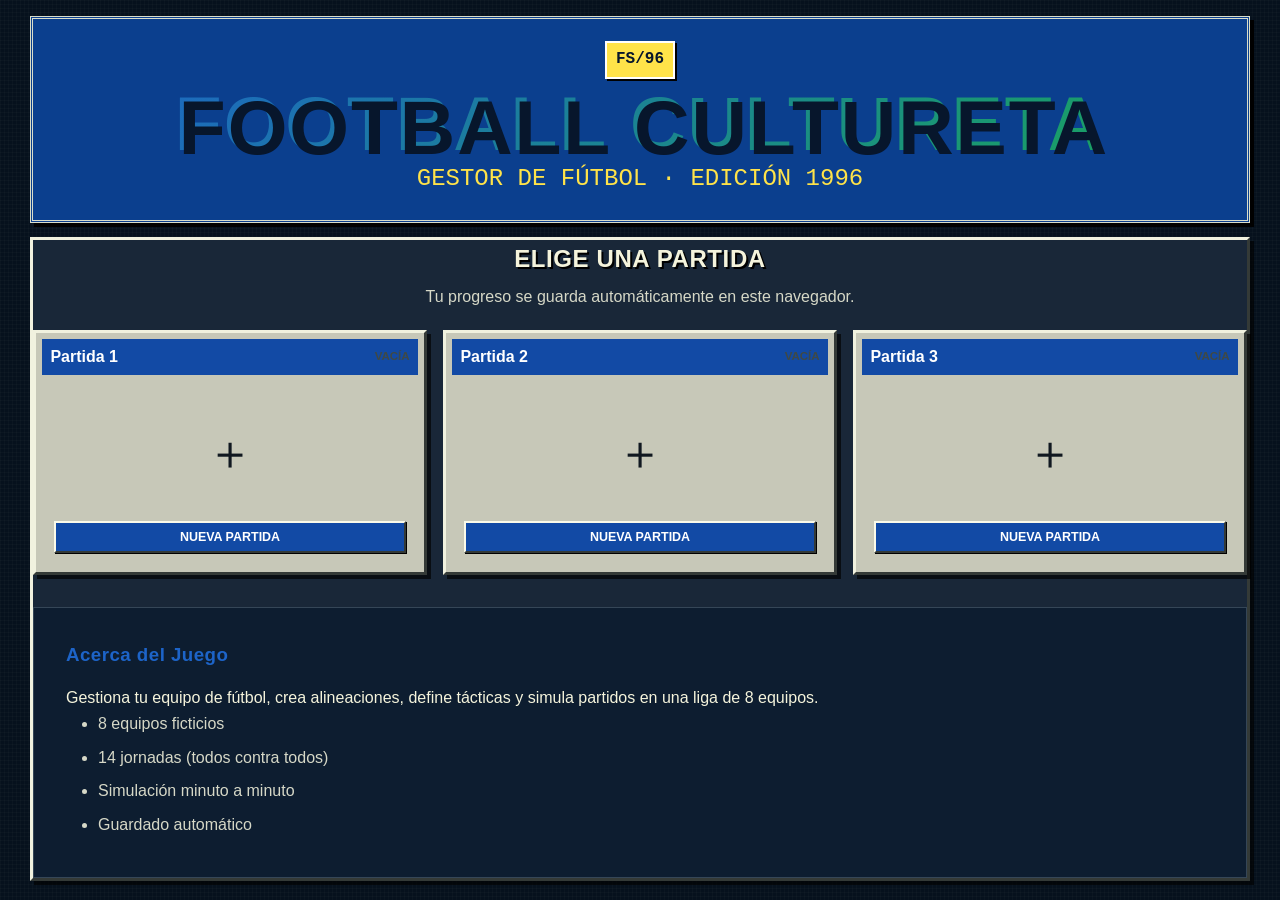
==== commit d25de852: "new version." ====
--- a/football-simulator/index.html
+++ b/football-simulator/index.html
@@ -4,7 +4,7 @@
   <meta charset="UTF-8">
   <meta name="viewport" content="width=device-width, initial-scale=1.0">
   <meta name="theme-color" content="#08162b">
-  <title>Football Simulator 96 - Gestor de Fútbol</title>
+  <title>Football Cultureta</title>
   <link rel="stylesheet" href="css/styles.css">
 </head>
 <body class="theme-retro-90s">
--- a/football-simulator/css/styles.css
+++ b/football-simulator/css/styles.css
@@ -2357,6 +2357,8 @@
 .live-narrative .event-foul { border-color: var(--warning-color); }
 .live-narrative .event-injury { border-color: #c084fc; }
 .live-narrative .event-offside { border-color: #facc15; color: #fef08a; }
+.live-narrative .event-penalty_awarded,
+.live-narrative .event-penalty { border-color: #f2c84b; color: #fff3a6; font-weight: 800; }
 
 .coach-console {
   position: sticky;
@@ -3322,3 +3324,155 @@
   background: #62caba;
 }
 .theme-snes .save-match-live { color: #7b2949; }
+
+/* Opciones tácticas como menú continuo, sin tarjetas anidadas. */
+.tactics-options-menu {
+  gap: 1px !important;
+  overflow: hidden;
+  border: 1px solid var(--dark-border);
+  border-radius: 14px;
+  background: var(--dark-border);
+  box-shadow: 0 12px 30px rgba(0, 0, 0, .12);
+}
+
+.tactics-options-menu .tactic-option {
+  display: grid;
+  grid-template-columns: minmax(0, 1fr) minmax(128px, auto);
+  align-items: center;
+  gap: .8rem;
+  min-height: 66px;
+  padding: .72rem .85rem;
+  border: 0 !important;
+  border-radius: 0 !important;
+  background: var(--surface-1) !important;
+  box-shadow: none !important;
+}
+
+.tactics-options-menu .tactic-option:hover {
+  background: var(--surface-2) !important;
+}
+
+.tactics-options-menu .tactic-option label {
+  margin: 0;
+  color: var(--text-secondary);
+  font-size: .73rem;
+  letter-spacing: .025em;
+}
+
+.tactics-options-menu select.form-control {
+  width: auto;
+  min-width: 128px;
+  max-width: 180px;
+  justify-self: end;
+  padding: .52rem 2rem .52rem .72rem;
+  border: 1px solid rgba(148, 163, 184, .18);
+  border-radius: 999px;
+  color: #bfdbfe;
+  background-color: rgba(96, 165, 250, .09);
+  background-image:
+    linear-gradient(45deg, transparent 50%, currentColor 50%),
+    linear-gradient(135deg, currentColor 50%, transparent 50%);
+  background-position:
+    calc(100% - 14px) calc(50% - 2px),
+    calc(100% - 10px) calc(50% - 2px);
+  background-repeat: no-repeat;
+  background-size: 4px 4px, 4px 4px;
+  font-size: .78rem;
+  font-weight: 800;
+  text-align: right;
+  appearance: none;
+  -webkit-appearance: none;
+  cursor: pointer;
+}
+
+.tactics-options-menu select.form-control:hover {
+  border-color: rgba(96, 165, 250, .42);
+  background-color: rgba(96, 165, 250, .14);
+}
+
+.tactics-options-menu select.form-control:focus {
+  border-color: #60a5fa;
+  box-shadow: 0 0 0 3px rgba(96, 165, 250, .14);
+}
+
+/* Los temas alternativos conservan su carácter, pero comparten la estructura
+   compacta de menú en lugar del relieve de una tarjeta por opción. */
+.theme-retro-90s .tactics-options-menu,
+.theme-snes .tactics-options-menu {
+  gap: 1px !important;
+  border-radius: 0;
+  box-shadow: 3px 3px 0 rgba(0, 0, 0, .55);
+}
+
+.theme-retro-90s .tactics-options-menu {
+  border: 2px inset #f1f2df;
+  background: #59605a;
+}
+
+.theme-retro-90s .tactics-options-menu .tactic-option {
+  min-height: 58px;
+  color: #101820;
+  background: #c7c8b8 !important;
+}
+
+.theme-retro-90s .tactics-options-menu .tactic-option:hover {
+  background: #d8dac9 !important;
+}
+
+.theme-retro-90s .tactics-options-menu .tactic-option label { color: #26303a; }
+.theme-retro-90s .tactics-options-menu select.form-control {
+  color: #fff;
+  background-color: #124aa5;
+  border: 1px solid #071e39;
+  border-radius: 0;
+  box-shadow: none;
+}
+
+.theme-snes .tactics-options-menu {
+  border: 3px solid #171024;
+  background: #25183f;
+}
+
+.theme-snes .tactics-options-menu .tactic-option {
+  min-height: 62px;
+  background: #ddd5c6 !important;
+}
+
+.theme-snes .tactics-options-menu .tactic-option:hover {
+  background: #eee7d9 !important;
+}
+
+.theme-snes .tactics-options-menu .tactic-option label { color: #4b4055; }
+.theme-snes .tactics-options-menu select.form-control {
+  color: #fff8dc;
+  background-color: #684aa8;
+  border: 2px solid #25183f;
+  border-radius: 0;
+  box-shadow: 2px 2px #100a19;
+}
+
+@media (max-width: 700px) {
+  .tactics-options-menu .tactic-option {
+    grid-template-columns: minmax(0, 1fr) minmax(142px, auto);
+    min-height: 60px;
+  }
+
+  .tactics-options-menu select.form-control {
+    width: 100%;
+    max-width: 176px;
+  }
+}
+
+@media (max-width: 420px) {
+  .tactics-options-menu .tactic-option {
+    grid-template-columns: 1fr;
+    gap: .35rem;
+  }
+
+  .tactics-options-menu select.form-control {
+    width: 100%;
+    max-width: none;
+    justify-self: stretch;
+    text-align: left;
+  }
+}
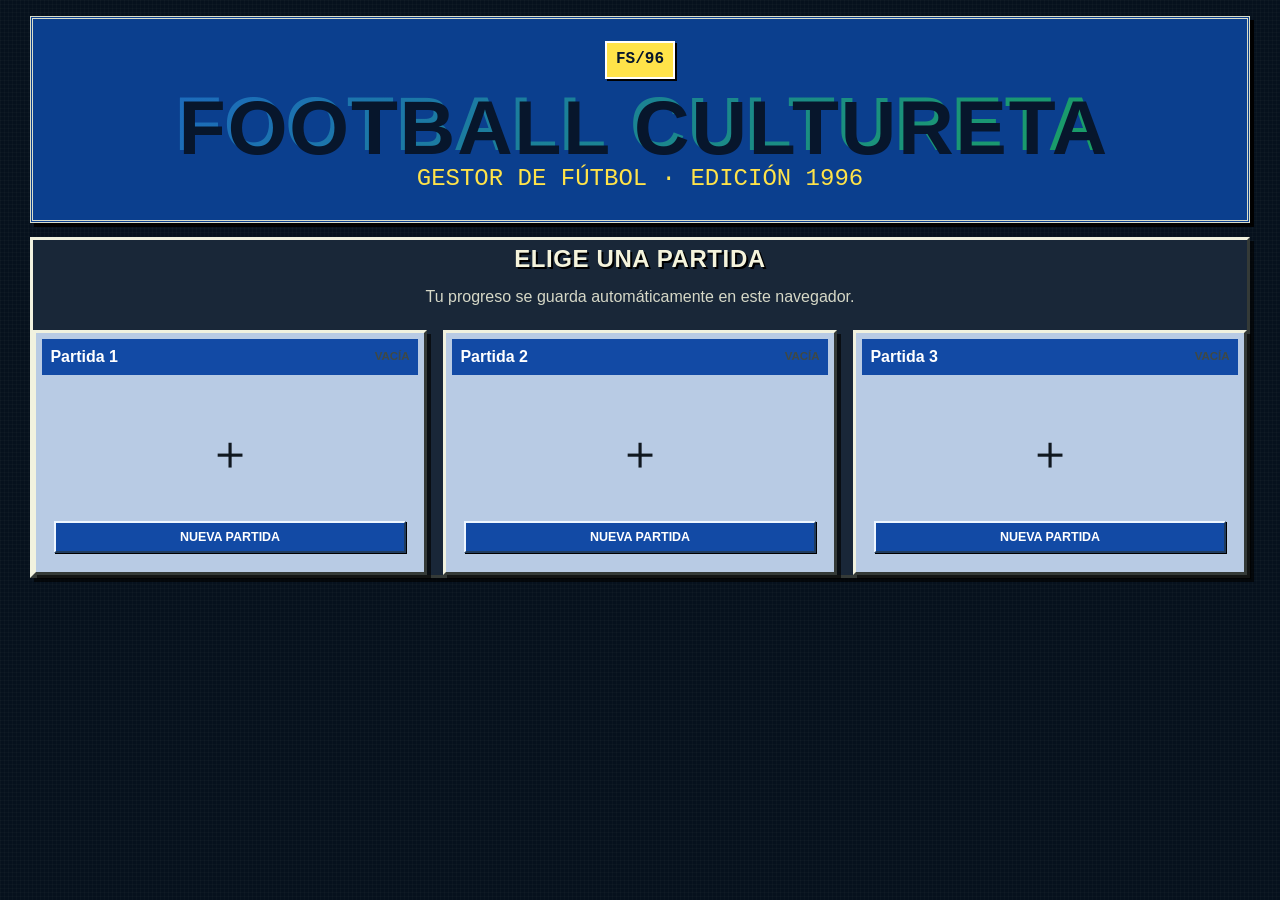
==== commit a0cd6f6a: "update" ====
--- a/football-simulator/index.html
+++ b/football-simulator/index.html
@@ -2,7 +2,7 @@
 <html lang="es">
 <head>
   <meta charset="UTF-8">
-  <meta name="viewport" content="width=device-width, initial-scale=1.0">
+  <meta name="viewport" content="width=device-width, initial-scale=1.0, viewport-fit=cover">
   <meta name="theme-color" content="#08162b">
   <title>Football Cultureta</title>
   <link rel="stylesheet" href="css/styles.css">
--- a/football-simulator/css/styles.css
+++ b/football-simulator/css/styles.css
@@ -431,12 +431,28 @@
 }
 
 .post-match-stats span { color: var(--text-muted); }
+.post-match-stats .post-match-stats-heading {
+  margin-bottom: .2rem;
+  border-bottom: 1px solid var(--dark-border);
+  border-radius: 0;
+  background: transparent;
+}
+.post-match-stats-heading strong { display: grid; color: #bfdbfe; }
+.post-match-stats-heading strong small { color: var(--text-muted); font-size: .6rem; text-transform: uppercase; }
 
 .post-match-player-grid {
   display: grid;
   grid-template-columns: repeat(2, minmax(0, 1fr));
   gap: .45rem;
 }
+
+.post-match-rating-columns { display: grid; grid-template-columns: repeat(2, minmax(0, 1fr)); gap: .8rem; }
+.post-match-team-ratings { display: grid; align-content: start; gap: .4rem; min-width: 0; }
+.post-match-team-ratings > header { display: flex; align-items: center; gap: .55rem; min-height: 48px; padding-bottom: .45rem; border-bottom: 1px solid var(--dark-border); }
+.post-match-team-ratings > header span { display: grid; min-width: 0; }
+.post-match-team-ratings > header small { color: var(--text-muted); font-size: .61rem; font-weight: 800; text-transform: uppercase; }
+.post-match-team-ratings > header strong { overflow-wrap: anywhere; font-size: .76rem; }
+.rating-team-crest { width: 34px; height: 40px; object-fit: contain; }
 
 .post-match-player {
   display: grid;
@@ -461,6 +477,21 @@
   padding-left: 1.4rem;
   color: var(--text-secondary);
 }
+.post-match-timeline li { display: grid; grid-template-columns: 54px minmax(0, 1fr); align-items: start; gap: .5rem; }
+.post-match-timeline li > strong { padding: .15rem .3rem; color: #bfdbfe; background: rgba(37, 99, 235, .18); font-size: .6rem; text-align: center; }
+
+.matchday-summary .matchday-result-row {
+  display: grid;
+  grid-template-columns: minmax(0, 1fr) auto minmax(0, 1fr);
+  align-items: center;
+  gap: .7rem;
+}
+.matchday-result-team { display: grid; min-width: 0; }
+.matchday-result-team.home { text-align: right; }
+.matchday-result-team.away { text-align: left; }
+.matchday-result-team small { color: var(--text-muted); font-size: .58rem; font-weight: 800; text-transform: uppercase; }
+.matchday-result-team strong { overflow-wrap: anywhere; font-size: .76rem; }
+.matchday-result-score { min-width: 58px; padding: .35rem .45rem; color: #fff; background: var(--primary-color); text-align: center; }
 
 @media (max-width: 760px) {
   .save-slots-grid { grid-template-columns: 1fr; }
@@ -468,7 +499,8 @@
   .save-slot-empty { min-height: 80px; }
   .development-grid { grid-template-columns: 1fr; }
   .training-controls { grid-template-columns: 1fr; }
-  .post-match-player-grid { grid-template-columns: 1fr; }
+  .post-match-player-grid,
+  .post-match-rating-columns { grid-template-columns: 1fr; }
 }
 
 .welcome-info {
@@ -624,6 +656,13 @@
 .match-preview {
   margin-top: 1rem;
 }
+
+.dashboard-match-actions {
+  display: grid;
+  grid-template-columns: repeat(2, minmax(0, 1fr));
+  gap: .45rem;
+}
+.dashboard-match-actions .btn { min-width: 0; }
 
 .team-vs {
   display: flex;
@@ -1116,23 +1155,6 @@
   margin-bottom: 1rem;
 }
 
-.starting-xi h5 {
-  color: var(--text-secondary);
-  margin-bottom: 0.5rem;
-}
-
-.starting-xi ul {
-  list-style: none;
-  margin-left: 0;
-  columns: 2;
-}
-
-.starting-xi li {
-  color: var(--text-secondary);
-  padding: 0.25rem 0;
-  line-height: 1.8;
-}
-
 #btn-play-match-large {
   width: 100%;
 }
@@ -1156,7 +1178,7 @@
 
 .pre-match-management {
   display: grid;
-  grid-template-columns: repeat(2, minmax(0, 1fr));
+  grid-template-columns: repeat(auto-fit, minmax(180px, 1fr));
   gap: .75rem;
 }
 
@@ -1166,6 +1188,15 @@
   border-color: rgba(59, 130, 246, .55);
 }
 
+.match-mode-selection-top {
+  margin: -1rem -1rem 1.5rem;
+  padding: 1rem;
+  border: 1px solid rgba(96, 165, 250, .42);
+  border-radius: 10px;
+  background: linear-gradient(135deg, rgba(37, 99, 235, .16), rgba(15, 23, 42, .2));
+}
+.match-mode-selection-top h4 { margin: .15rem 0 0; font-size: 1.12rem; }
+
 .simulator-choice,
 .simulator-choice label {
   display: grid;
@@ -1178,7 +1209,19 @@
 }
 
 @media (max-width: 700px) {
+  .error-message,
+  .success-message {
+    right: 12px;
+    left: 12px;
+    width: auto;
+    max-width: none;
+    padding: .8rem 1rem;
+    overflow-wrap: anywhere;
+    animation: mobileToastIn .22s ease;
+  }
+
   .match-mode-selection { grid-template-columns: 1fr; }
+  .team-introduction-grid { grid-template-columns: 1fr; }
   .pre-match-management { grid-template-columns: 1fr; }
 }
 
@@ -1293,6 +1336,17 @@
   min-width: 100px;
 }
 
+.result-team-side {
+  display: block;
+  margin-bottom: .6rem;
+  color: #93c5fd;
+  font-size: .68rem;
+  font-weight: 900;
+  letter-spacing: .1em;
+  text-transform: uppercase;
+}
+.team-result > small { display: block; margin: -.25rem 0 .55rem; color: var(--text-muted); font-weight: 800; }
+
 .team-result h3 {
   color: var(--secondary-color);
   font-size: 1.1rem;
@@ -1314,6 +1368,7 @@
   min-width: 150px;
   flex-shrink: 0;
 }
+.result-status small { display: block; margin-top: .25rem; font-size: .62rem; font-weight: 700; text-transform: none; }
 
 .result-status.victoria {
   background: rgba(16, 185, 129, 0.2);
@@ -1533,9 +1588,6 @@
     grid-template-columns: 1fr;
   }
 
-  .starting-xi ul {
-    columns: 1;
-  }
 }
 
 @media (max-width: 480px) {
@@ -1578,9 +1630,35 @@
     font-size: 1rem;
   }
 
-  .starting-xi ul {
-    columns: 1;
-  }
+}
+
+@media (max-width: 600px) {
+  .result-display { padding: .75rem; }
+  .result-teams {
+    display: grid;
+    grid-template-columns: minmax(0, 1fr) minmax(0, 1fr);
+    align-items: stretch;
+    gap: .55rem;
+    margin-bottom: 0;
+  }
+  .result-status {
+    grid-column: 1 / -1;
+    grid-row: 1;
+    min-width: 0;
+    padding: .6rem;
+  }
+  .result-teams .team-result {
+    min-width: 0;
+    padding: .7rem .4rem;
+  }
+  .result-teams .team-result:first-child { grid-column: 1; grid-row: 2; }
+  .result-teams .team-result:last-child { grid-column: 2; grid-row: 2; }
+  .result-club-crest,
+  .theme-retro-90s .result-club-crest { width: 54px; height: 64px; }
+  .team-result h3 { min-height: 2.4em; font-size: .8rem; line-height: 1.2; overflow-wrap: anywhere; }
+  .result-team-side { margin-bottom: .35rem; font-size: .58rem; }
+  .team-result > small { font-size: .62rem; }
+  .final-score { font-size: 2rem; }
 }
 
 /* ============================================
@@ -1659,14 +1737,85 @@
 .theme-preview b { display: block; background: #334155; }
 .theme-choice-classic .theme-preview { background: linear-gradient(135deg, #0f172a, #1e293b); }
 .theme-choice-classic .theme-preview i { background: #3b82f6; border-radius: 5px; }
-.theme-choice-90s .theme-preview { border: 3px outset #f5f5e5; border-radius: 0; background: #bfc1b2; }
+.theme-choice-90s .theme-preview { border: 3px outset #eaf4ff; border-radius: 0; background: #174f93; }
 .theme-choice-90s .theme-preview i { color: #ffe349; background: #124aa5; }
 .theme-choice-90s .theme-preview b { background: #71766f; }
-.theme-choice-snes .theme-preview { border: 3px solid #25183f; border-radius: 0; background: #ddd5c6; box-shadow: inset -3px -3px #90869e; }
-.theme-choice-snes .theme-preview i { color: #fff; background: #684aa8; box-shadow: 3px 3px #25183f; }
+.theme-choice-snes .theme-preview { border: 3px solid #071b3d; border-radius: 0; background: #c9d8ee; box-shadow: inset -3px -3px #8298b8; }
+.theme-choice-snes .theme-preview i { color: #fff; background: #1552a3; box-shadow: 3px 3px #071b3d; }
 .theme-choice-snes .theme-preview b:nth-of-type(1) { background: #37b6a4; }
 .theme-choice-snes .theme-preview b:nth-of-type(2) { background: #e84c79; }
 .theme-choice-snes .theme-preview b:nth-of-type(3) { background: #e6b83e; }
+
+/* Configuración inicial de cada ranura. */
+.new-game-setup-container { width: min(980px, 100%); margin: 0 auto; }
+.new-game-setup-header { margin-bottom: 1.25rem; }
+.new-game-setup-header h2 { margin: .2rem 0 .35rem; font-size: clamp(2rem, 5vw, 3rem); }
+.new-game-setup-header p,
+.setup-section-heading p { margin: .2rem 0 0; color: var(--text-muted); }
+.setup-section {
+  margin-bottom: 1rem;
+  padding: 1.2rem;
+  border: 1px solid var(--dark-border);
+  border-radius: 14px;
+  background: var(--surface-1);
+}
+.setup-section-heading { display: flex; align-items: center; gap: .75rem; }
+.setup-section-heading > span {
+  display: grid;
+  width: 32px;
+  height: 32px;
+  place-items: center;
+  flex: 0 0 auto;
+  border-radius: 50%;
+  color: white;
+  background: var(--secondary-color);
+  font-weight: 900;
+}
+.setup-section-heading h3 { margin: 0; }
+.setup-section-heading p { font-size: .75rem; }
+.game-mode-picker {
+  display: grid;
+  grid-template-columns: repeat(3, minmax(0, 1fr));
+  gap: 12px;
+  margin-top: 14px;
+  padding: 0;
+  border: 0;
+}
+.game-mode-choice {
+  position: relative;
+  display: grid;
+  grid-template-columns: 38px minmax(0, 1fr);
+  align-content: start;
+  gap: .25rem .65rem;
+  min-height: 136px;
+  margin: 0;
+  padding: 1rem;
+  border: 2px solid var(--dark-border);
+  border-radius: 10px;
+  color: var(--text-primary);
+  background: var(--dark-bg);
+  cursor: pointer;
+}
+.game-mode-choice input { position: absolute; width: 1px; height: 1px; opacity: 0; }
+.game-mode-choice:has(input:checked) { border-color: var(--secondary-color); box-shadow: 0 0 0 2px color-mix(in srgb, var(--secondary-color) 35%, transparent); }
+.game-mode-choice:has(input:focus-visible) { outline: 3px solid var(--warning-color); outline-offset: 3px; }
+.game-mode-icon { display: grid; width: 38px; height: 38px; place-items: center; grid-row: 1 / 3; color: white; background: var(--secondary-color); font-weight: 900; }
+.game-mode-choice strong { align-self: end; font-size: .9rem; }
+.game-mode-choice strong em { display: inline-block; margin-left: .25rem; color: #facc15; font-size: .58rem; font-style: normal; text-transform: uppercase; }
+.game-mode-choice small { grid-column: 1 / -1; margin-top: .45rem; color: var(--text-muted); font-size: .72rem; line-height: 1.4; }
+.new-game-setup-actions { display: flex; justify-content: flex-end; gap: .6rem; margin-top: 1.25rem; }
+.new-game-setup-actions .btn { min-width: 150px; }
+:is(.theme-retro-90s, .theme-snes) :is(.setup-section, .game-mode-choice, .game-mode-icon) { border-radius: 0; }
+
+/* Arcade conserva el partido y la narración, sin herramientas de entrenador. */
+.game-mode-arcade [data-screen="squad"],
+.game-mode-arcade [data-screen="club"],
+.game-mode-arcade .pre-match-preparation,
+.game-mode-arcade #btn-quick-result,
+.game-mode-arcade .coach-primary-actions,
+.game-mode-arcade .live-quick-access { display: none !important; }
+.game-mode-arcade .coach-heading small { display: none; }
+.game-mode-arcade .match-mode-selection { grid-template-columns: minmax(0, 1fr) minmax(220px, .8fr); }
 
 /* Classic conserva el lenguaje visual moderno anterior al rediseño retro. */
 .theme-classic .retro-app-badge { display: none; }
@@ -1674,31 +1823,31 @@
 .theme-classic [class$="-crest"] { filter: drop-shadow(0 4px 8px rgba(0,0,0,.28)); }
 .theme-classic .team-crest-stage { border-radius: 8px; background: rgba(15, 23, 42, .38); }
 .theme-classic .dashboard-club { color: var(--text-primary); }
-.theme-retro-90s .theme-choice { color: #101820; background: #d4d5c7; border: 3px outset #f5f5e5; border-radius: 0; }
+.theme-retro-90s .theme-choice { color: #101820; background: #c6d5e7; border: 3px outset #eaf4ff; border-radius: 0; }
 .theme-retro-90s .theme-choice small { color: #4d544f; }
-.theme-retro-90s .theme-choice:has(input:checked) { border-color: #343a37 #f8f8e9 #f8f8e9 #343a37; background: #f1f1df; box-shadow: inset 2px 2px #777; }
+.theme-retro-90s .theme-choice:has(input:checked) { border-color: #203c5e #eaf4ff #eaf4ff #203c5e; background: #dce9f8; box-shadow: inset 2px 2px #607891; }
 
 /* Tema deportivo de consola 16-bit, original y sin recursos externos. */
 .theme-snes {
-  --primary-color: #4a2d79;
-  --secondary-color: #7c5bbb;
+  --primary-color: #123f8c;
+  --secondary-color: #2563c7;
   --accent-color: #34b7a5;
   --danger-color: #df3e69;
   --warning-color: #f2c84b;
-  --dark-bg: #211637;
-  --dark-card: #392957;
-  --dark-border: #171024;
+  --dark-bg: #071a3a;
+  --dark-card: #0d2b59;
+  --dark-border: #06142e;
   --text-primary: #fff8dc;
-  --text-secondary: #e0d8c7;
-  --text-muted: #b9adc8;
-  --surface-1: #302148;
-  --surface-2: #463263;
-  --surface-3: #5b437b;
+  --text-secondary: #d7e4f5;
+  --text-muted: #9eb5d2;
+  --surface-1: #0b2550;
+  --surface-2: #12376f;
+  --surface-3: #1b4b94;
   font-family: "Courier New", Courier, monospace;
-  background-color: #211637;
+  background-color: #071a3a;
   background-image:
-    linear-gradient(45deg, rgba(124,91,187,.12) 25%, transparent 25%, transparent 75%, rgba(124,91,187,.12) 75%),
-    linear-gradient(45deg, rgba(124,91,187,.12) 25%, transparent 25%, transparent 75%, rgba(124,91,187,.12) 75%);
+    linear-gradient(45deg, rgba(37,99,199,.14) 25%, transparent 25%, transparent 75%, rgba(37,99,199,.14) 75%),
+    linear-gradient(45deg, rgba(37,99,199,.14) 25%, transparent 25%, transparent 75%, rgba(37,99,199,.14) 75%);
   background-position: 0 0, 8px 8px;
   background-size: 16px 16px;
 }
@@ -1709,7 +1858,7 @@
 .theme-snes h3,
 .theme-snes h4,
 .theme-snes h5 { font-family: "Courier New", Courier, monospace; font-weight: 900; letter-spacing: .025em; }
-.theme-snes h2 { color: #fff8dc; text-transform: uppercase; text-shadow: 3px 3px #171024; }
+.theme-snes h2 { color: #fff8dc; text-transform: uppercase; text-shadow: 3px 3px #06142e; }
 .theme-snes :focus-visible { outline: 3px solid #f2c84b !important; outline-offset: 3px; }
 .theme-snes img { image-rendering: pixelated; }
 .theme-snes #match-canvas { image-rendering: auto; }
@@ -1717,14 +1866,14 @@
 .theme-snes .navbar {
   padding: 8px 14px;
   gap: 12px;
-  background: #684aa8;
-  border: 4px solid #171024;
-  border-top-color: #a88adb;
-  border-left-color: #a88adb;
+  background: #1552a3;
+  border: 4px solid #06142e;
+  border-top-color: #4b86d9;
+  border-left-color: #4b86d9;
   border-radius: 0;
-  box-shadow: 5px 5px 0 #100a19;
-}
-.theme-snes .navbar-brand { color: #fff8dc; font-size: 1rem; text-shadow: 2px 2px #25183f; }
+  box-shadow: 5px 5px 0 #020b1b;
+}
+.theme-snes .navbar-brand { color: #fff8dc; font-size: 1rem; text-shadow: 2px 2px #071b3d; }
 .theme-snes .navbar-menu { gap: 5px; }
 .theme-snes .nav-btn,
 .theme-snes .btn,
@@ -1734,55 +1883,55 @@
 .theme-snes .coach-action,
 .theme-snes .lineup-toolbar button {
   padding: 8px 12px;
-  color: #25183f;
+  color: #071b3d;
   font-family: "Courier New", Courier, monospace;
   font-size: .76rem;
   font-weight: 900;
   text-transform: uppercase;
-  background: #ddd5c6;
-  border: 3px solid #25183f;
+  background: #c9d8ee;
+  border: 3px solid #071b3d;
   border-radius: 0;
-  box-shadow: inset 3px 3px #fff8dc, inset -3px -3px #90869e, 3px 3px #100a19;
+  box-shadow: inset 3px 3px #f4f8ff, inset -3px -3px #8298b8, 3px 3px #020b1b;
   transform: none;
   transition: none;
 }
 .theme-snes .nav-btn:hover,
 .theme-snes .btn:hover,
 .theme-snes .filter-chip:hover,
-.theme-snes .matchday-btn:hover { color: #fff; background: #37a997; transform: none; box-shadow: inset 3px 3px #6dd7c7, inset -3px -3px #1c7569, 3px 3px #100a19; }
+.theme-snes .matchday-btn:hover { color: #fff; background: #2878cc; transform: none; box-shadow: inset 3px 3px #63a7ed, inset -3px -3px #1552a3, 3px 3px #020b1b; }
 .theme-snes .nav-btn.active,
 .theme-snes .btn.active,
 .theme-snes .filter-chip.active,
-.theme-snes .matchday-btn.active { color: #fff8dc; background: #df3e69; box-shadow: inset 3px 3px #f57c9d, inset -3px -3px #8d213f, 3px 3px #100a19; }
-.theme-snes .btn-primary { color: #fff8dc; background: #684aa8; }
+.theme-snes .matchday-btn.active { color: #fff8dc; background: #174fbd; box-shadow: inset 3px 3px #4b86d9, inset -3px -3px #0b3268, 3px 3px #020b1b; }
+.theme-snes .btn-primary { color: #fff8dc; background: #1552a3; }
 .theme-snes .btn-primary::before { content: "▶ "; color: #f2c84b; }
 .theme-snes .btn-danger { color: #fff8dc; background: #b52f55; }
 .theme-snes .form-control,
 .theme-snes input,
 .theme-snes select {
-  color: #25183f;
+  color: #071b3d;
   background: #fff8dc;
-  border: 3px solid #25183f;
+  border: 3px solid #071b3d;
   border-radius: 0;
   font-family: "Courier New", Courier, monospace;
-  box-shadow: inset 3px 3px #a69dae;
+  box-shadow: inset 3px 3px #9eb5d2;
 }
 
 .theme-snes .club-crest,
-.theme-snes [class$="-crest"] { filter: saturate(1.25) contrast(1.15) drop-shadow(4px 4px 0 #171024); }
-.theme-snes .team-crest-stage { background: #2b1d45; border: 4px solid #171024; box-shadow: inset 4px 4px #4e3970; }
+.theme-snes [class$="-crest"] { filter: saturate(1.25) contrast(1.15) drop-shadow(4px 4px 0 #06142e); }
+.theme-snes .team-crest-stage { background: #09234c; border: 4px solid #06142e; box-shadow: inset 4px 4px #174b91; }
 .theme-snes .team-card-crest { width: 82px; height: 96px; }
-.theme-snes .retro-app-badge { display: inline-block; padding: 5px 9px; color: #25183f; background: #f2c84b; border: 3px solid #171024; box-shadow: 4px 4px #100a19; font-weight: 900; }
+.theme-snes .retro-app-badge { display: inline-block; padding: 5px 9px; color: #071b3d; background: #f2c84b; border: 3px solid #06142e; box-shadow: 4px 4px #020b1b; font-weight: 900; }
 .theme-snes .edition-mark { font-size: 0; }
 .theme-snes .edition-mark::after { content: "16-BIT"; font-size: .88rem; }
 .theme-snes .welcome-header {
   padding: 26px 16px;
-  background: #684aa8;
-  border: 5px solid #171024;
-  box-shadow: inset 5px 5px #9b7bd0, inset -5px -5px #3b245f, 6px 6px #100a19;
-}
-.theme-snes .welcome-header h1 { margin-top: 8px; color: #fff8dc; background: none; -webkit-text-fill-color: currentColor; text-transform: uppercase; text-shadow: 4px 4px #25183f; }
-.theme-snes .welcome-header p { color: #f2c84b; text-shadow: 2px 2px #25183f; }
+  background: #1552a3;
+  border: 5px solid #06142e;
+  box-shadow: inset 5px 5px #4c82ce, inset -5px -5px #0b3268, 6px 6px #020b1b;
+}
+.theme-snes .welcome-header h1 { margin-top: 8px; color: #fff8dc; background: none; -webkit-text-fill-color: currentColor; text-transform: uppercase; text-shadow: 4px 4px #071b3d; }
+.theme-snes .welcome-header p { color: #f2c84b; text-shadow: 2px 2px #071b3d; }
 
 .theme-snes :where(
   .welcome-content, .save-slot, .team-card, .dashboard-card,
@@ -1792,13 +1941,13 @@
   .pre-match-preparation, .match-mode-selection, .match-result-container,
   .result-display, .post-match-card, .stats-section
 ) {
-  border: 4px solid #171024;
+  border: 4px solid #06142e;
   border-radius: 0;
-  box-shadow: inset 4px 4px rgba(255,255,255,.09), inset -4px -4px rgba(0,0,0,.25), 5px 5px #100a19;
-}
-.theme-snes :where(.save-slot, .team-card, .dashboard-card, .settings-section) { background: #ddd5c6; color: #25183f; }
-.theme-snes :where(.save-slot, .team-card, .dashboard-card, .settings-section) :where(p, small, dt, dd, label) { color: #4b4055; }
-.theme-snes .theme-choice strong { color: #25183f; }
+  box-shadow: inset 4px 4px rgba(255,255,255,.09), inset -4px -4px rgba(0,0,0,.25), 5px 5px #020b1b;
+}
+.theme-snes :where(.save-slot, .team-card, .dashboard-card, .settings-section) { background: #c9d8ee; color: #071b3d; }
+.theme-snes :where(.save-slot, .team-card, .dashboard-card, .settings-section) :where(p, small, dt, dd, label) { color: #344861; }
+.theme-snes .theme-choice strong { color: #071b3d; }
 .theme-snes .save-slot-heading,
 .theme-snes .dashboard-card > h3,
 .theme-snes .standings-preview > h3,
@@ -1807,32 +1956,32 @@
   margin: -1px -1px 12px;
   padding: 6px 9px;
   color: #fff8dc;
-  background: #684aa8;
-  border-bottom: 3px solid #171024;
+  background: #1552a3;
+  border-bottom: 3px solid #06142e;
   text-transform: uppercase;
 }
 .theme-snes .dashboard-card { padding: 0 12px 12px; }
 .theme-snes .dashboard-club,
-.theme-snes .team-card .team-name { color: #25183f; }
+.theme-snes .team-card .team-name { color: #071b3d; }
 .theme-snes .team-card { text-align: center; }
-.theme-snes .team-card:hover { border-color: #f2c84b; transform: translate(-2px,-2px); box-shadow: inset 4px 4px rgba(255,255,255,.15), inset -4px -4px rgba(0,0,0,.2), 7px 7px #100a19; }
-.theme-snes .team-short { display: inline-block; padding: 2px 8px; color: #fff8dc; background: #df3e69; border: 3px solid #25183f; }
+.theme-snes .team-card:hover { border-color: #f2c84b; transform: translate(-2px,-2px); box-shadow: inset 4px 4px rgba(255,255,255,.15), inset -4px -4px rgba(0,0,0,.2), 7px 7px #020b1b; }
+.theme-snes .team-short { display: inline-block; padding: 2px 8px; color: #fff8dc; background: #174fbd; border: 3px solid #071b3d; }
 .theme-snes .team-overall { color: #187a6d; }
 .theme-snes .team-kits { justify-content: center; }
-.theme-snes .team-kits span { border-radius: 0; border: 3px solid #25183f; box-shadow: 2px 2px #100a19; }
+.theme-snes .team-kits span { border-radius: 0; border: 3px solid #071b3d; box-shadow: 2px 2px #020b1b; }
 .theme-snes .eyebrow,
 .theme-snes .season-kicker { color: #f2c84b; font-family: "Courier New", monospace; }
 
-.theme-snes .standings-table { border-collapse: collapse; color: #25183f; background: #ddd5c6; font-family: "Courier New", monospace; }
-.theme-snes .standings-table thead { color: #fff8dc; background: #684aa8; }
+.theme-snes .standings-table { border-collapse: collapse; color: #071b3d; background: #c9d8ee; font-family: "Courier New", monospace; }
+.theme-snes .standings-table thead { color: #fff8dc; background: #1552a3; }
 .theme-snes .standings-table th,
-.theme-snes .standings-table td { border: 2px solid #25183f; }
-.theme-snes .standings-table tbody tr.user-team td { color: #25183f; background: #62caba; }
-.theme-snes .fixture-row { border: 3px solid #171024; border-radius: 0; background: #302148; }
+.theme-snes .standings-table td { border: 2px solid #071b3d; }
+.theme-snes .standings-table tbody tr.user-team td { color: #071b3d; background: #7fb4ec; }
+.theme-snes .fixture-row { border: 3px solid #06142e; border-radius: 0; background: #0b2550; }
 .theme-snes .fixture-team { display: flex; align-items: center; }
 .theme-snes .fixture-team.home { justify-content: flex-end; }
-.theme-snes .fixture-score { padding: 4px 8px; color: #25183f; background: #f2c84b; border: 3px solid #171024; box-shadow: 2px 2px #100a19; }
-.theme-snes .progress-bar { height: 20px; padding: 2px; border: 3px solid #25183f; border-radius: 0; background: #90869e; }
+.theme-snes .fixture-score { padding: 4px 8px; color: #071b3d; background: #f2c84b; border: 3px solid #06142e; box-shadow: 2px 2px #020b1b; }
+.theme-snes .progress-bar { height: 20px; padding: 2px; border: 3px solid #071b3d; border-radius: 0; background: #8298b8; }
 .theme-snes .progress-fill { border-radius: 0; background: repeating-linear-gradient(90deg, #37b6a4 0 8px, #208b7c 8px 11px); }
 .theme-snes .squad-player-card,
 .theme-snes .role-grid label,
@@ -1840,22 +1989,22 @@
 .theme-snes .position-pill,
 .theme-snes .selection-mark,
 .theme-snes .tactics-save-bar { border-radius: 0; }
-.theme-snes .squad-player-card.is-selected { outline: 3px solid #f2c84b; background: #4a3470; }
-
-.theme-snes .live-scoreboard { color: #fff8dc; background: #684aa8; border: 5px solid #171024; border-radius: 0; box-shadow: inset 4px 4px #9b7bd0, inset -4px -4px #3b245f, 5px 5px #100a19; }
-.theme-snes .score-team strong { min-width: 44px; padding: 3px 7px; color: #25183f !important; background: #f2c84b; border: 3px solid #171024; box-shadow: 2px 2px #100a19; }
-.theme-snes .live-clock { padding: 4px 12px; background: #25183f; border: 3px solid #a88adb; }
-.theme-snes .pitch-frame { border: 5px solid #171024; border-radius: 0; box-shadow: 5px 5px #100a19; }
+.theme-snes .squad-player-card.is-selected { outline: 3px solid #f2c84b; background: #174f93; }
+
+.theme-snes .live-scoreboard { color: #fff8dc; background: #1552a3; border: 5px solid #06142e; border-radius: 0; box-shadow: inset 4px 4px #4c82ce, inset -4px -4px #0b3268, 5px 5px #020b1b; }
+.theme-snes .score-team strong { min-width: 44px; padding: 3px 7px; color: #071b3d !important; background: #f2c84b; border: 3px solid #06142e; box-shadow: 2px 2px #020b1b; }
+.theme-snes .live-clock { padding: 4px 12px; background: #071b3d; border: 3px solid #4b86d9; }
+.theme-snes .pitch-frame { border: 5px solid #06142e; border-radius: 0; box-shadow: 5px 5px #020b1b; }
 .theme-snes .live-match-grid,
 .theme-snes .coach-console,
 .theme-snes .speed-control { border-radius: 0; }
-.theme-snes #narrative-log { color: #fff8dc; background: #171024; border: 4px solid #684aa8; border-radius: 0; font-family: "Courier New", monospace; }
-.theme-snes #narrative-log .event { border-left: 0; border-bottom: 2px dotted #684aa8; }
-.theme-snes .live-stats-strip { gap: 2px; background: #171024; }
-.theme-snes .live-stat { border-radius: 0; background: #392957; }
-.theme-snes .result-display { color: #fff8dc; background: #684aa8; }
+.theme-snes #narrative-log { color: #fff8dc; background: #06142e; border: 4px solid #1552a3; border-radius: 0; font-family: "Courier New", monospace; }
+.theme-snes #narrative-log .event { border-left: 0; border-bottom: 2px dotted #1552a3; }
+.theme-snes .live-stats-strip { gap: 2px; background: #06142e; }
+.theme-snes .live-stat { border-radius: 0; background: #0d2b59; }
+.theme-snes .result-display { color: #fff8dc; background: #1552a3; }
 .theme-snes .team-result h3 { color: #fff8dc; }
-.theme-snes .final-score { color: #25183f; background: #f2c84b; border: 4px solid #171024; box-shadow: 3px 3px #100a19; }
+.theme-snes .final-score { color: #071b3d; background: #f2c84b; border: 4px solid #06142e; box-shadow: 3px 3px #020b1b; }
 
 @media (max-width: 800px) {
   .theme-picker { grid-template-columns: 1fr; }
@@ -2168,6 +2317,13 @@
 .score-team.home strong { color: var(--home-kit, #0ea5e9); }
 .score-team.away strong { color: var(--away-kit, #f43f5e); }
 .score-team span { display: grid; }
+.score-team-label b {
+  min-width: 0;
+  overflow: hidden;
+  font: inherit;
+  text-overflow: ellipsis;
+  white-space: nowrap;
+}
 .score-team span small { color: var(--text-muted); font-size: .65rem; font-weight: 600; text-transform: capitalize; }
 
 .live-clock {
@@ -2463,6 +2619,11 @@
   background: rgba(59, 130, 246, .12);
 }
 
+.live-player-row.selected-for-change {
+  background: rgba(59, 130, 246, .18);
+  box-shadow: inset 3px 0 var(--secondary-color);
+}
+
 .live-player-row > span:nth-child(2) { display: grid; min-width: 0; }
 .live-player-row strong { overflow: hidden; text-overflow: ellipsis; white-space: nowrap; }
 .live-player-row small { color: var(--text-muted); }
@@ -2522,9 +2683,18 @@
 }
 
 .queue-empty {
+  margin: 0;
   color: var(--text-muted);
   font-size: .8rem;
 }
+
+.substitution-action-help {
+  margin: 0;
+  color: var(--text-muted);
+  font-size: .72rem;
+  line-height: 1.35;
+}
+.substitution-action-help.ready { color: #bfdbfe; }
 
 .queued-change {
   display: grid;
@@ -2624,6 +2794,41 @@
 .team-page-header { margin: .5rem 0 1.25rem; }
 .team-page-header h2 { margin: .1rem 0; font-size: clamp(1.7rem, 3vw, 2.5rem); letter-spacing: -.045em; }
 .team-page-header p { color: var(--text-muted); }
+.team-section-nav {
+  position: sticky;
+  z-index: 6;
+  top: 0;
+  display: grid;
+  grid-template-columns: repeat(3, minmax(0, 1fr));
+  gap: .35rem;
+  margin: 0 0 .85rem;
+  padding: .45rem;
+  border: 1px solid var(--dark-border);
+  border-radius: 12px;
+  background: rgba(15, 23, 42, .94);
+  box-shadow: 0 8px 24px rgba(0, 0, 0, .2);
+  backdrop-filter: blur(14px);
+}
+.team-section-nav button {
+  display: grid;
+  gap: .1rem;
+  place-content: center;
+  min-height: 42px;
+  padding: .45rem .6rem;
+  border: 1px solid transparent;
+  border-radius: 8px;
+  color: var(--text-secondary);
+  background: transparent;
+  font-weight: 800;
+  cursor: pointer;
+}
+.team-section-nav button strong { font: inherit; }
+.team-section-nav button small { color: var(--text-muted); font-size: .68rem; font-weight: 600; }
+.team-section-nav button.active { border-color: rgba(96, 165, 250, .4); color: #dbeafe; background: rgba(37, 99, 235, .18); }
+#team-lineup-section,
+#team-tactics-section,
+#team-roles-section,
+#academy-development-section { scroll-margin-top: 64px; }
 .eyebrow {
   display: block;
   color: #93c5fd;
@@ -2643,6 +2848,26 @@
 }
 .availability-summary strong { font-size: 1.35rem; line-height: 1; }
 .availability-summary span { color: var(--text-muted); font-size: .72rem; }
+.availability-summary small { margin-top: .22rem; color: #86efac; font-size: .6rem; font-weight: 800; text-transform: uppercase; }
+.academy-badge {
+  display: inline-grid;
+  place-items: center;
+  min-width: 27px;
+  min-height: 17px;
+  margin-left: .28rem;
+  padding: 0 .3rem;
+  border: 1px solid rgba(52, 211, 153, .5);
+  border-radius: 999px;
+  color: #a7f3d0;
+  background: rgba(16, 185, 129, .14);
+  font-size: .52rem;
+  font-weight: 950;
+  letter-spacing: .04em;
+  line-height: 1;
+  vertical-align: middle;
+}
+.academy-badge.compact { min-width: 16px; min-height: 16px; margin-left: .2rem; padding: 0; font-size: .48rem; }
+:is(.theme-retro-90s, .theme-snes) .academy-badge { border-radius: 0; color: #064e3b; background: #86efac; }
 
 .lineup-workspace {
   display: grid;
@@ -2731,6 +2956,11 @@
   cursor: pointer;
   transform: translate(-50%, -50%);
 }
+.pitch-player.is-adapted .pitch-shirt {
+  border-color: #fbbf24;
+  background: #9a5b12;
+}
+.pitch-player.is-adapted small { color: #fde68a; }
 .pitch-shirt {
   display: grid;
   place-items: center;
@@ -2804,11 +3034,12 @@
 .squad-player-card {
   position: relative;
   display: grid;
-  grid-template-columns: minmax(0, 1fr) auto;
+  grid-template-columns: minmax(0, 1fr) 108px;
   align-items: center;
   gap: .7rem;
   width: 100%;
-  padding: .65rem .75rem;
+  min-height: 64px;
+  padding: .55rem 1.8rem .55rem .65rem;
   border: 1px solid transparent;
   border-radius: 11px;
   background: var(--surface-2);
@@ -2842,8 +3073,14 @@
 .squad-player-card.is-unavailable { opacity: .52; }
 .squad-player-main,
 .roster-player { display: flex; align-items: center; gap: .65rem; min-width: 0; }
+.squad-player-main {
+  display: grid;
+  grid-template-columns: 38px minmax(0, 1fr);
+  align-items: center;
+  gap: .65rem;
+}
 .squad-player-main > span:last-child,
-.roster-player > span:last-child { display: grid; min-width: 0; }
+.roster-player > span:last-child { display: grid; align-content: center; min-width: 0; }
 .squad-player-main strong { overflow: hidden; text-overflow: ellipsis; white-space: nowrap; font-size: .83rem; }
 .squad-player-main small,
 .roster-player small { color: var(--text-muted); font-size: .67rem; }
@@ -2861,7 +3098,13 @@
 .position-pill.gk { background: rgba(245,158,11,.14); color: #fcd34d; }
 .position-pill.def { background: rgba(52,211,153,.12); color: #6ee7b7; }
 .position-pill.atk { background: rgba(244,63,94,.12); color: #fda4af; }
-.squad-player-metrics { display: flex; gap: .6rem; padding-right: .9rem; }
+.squad-player-metrics {
+  display: grid;
+  grid-template-columns: repeat(3, 30px);
+  justify-content: end;
+  gap: .3rem;
+  padding: 0;
+}
 .squad-player-metrics > span { display: grid; justify-items: center; }
 .squad-player-metrics strong { font-size: .78rem; }
 .squad-player-metrics small { color: var(--text-muted); font-size: .55rem; }
@@ -2873,6 +3116,11 @@
 .section-heading > span { color: var(--text-muted); font-size: .78rem; }
 
 .tactics-command-center { max-width: 1100px; }
+.team-hub > .tactics-command-center {
+  margin: 2.5rem auto 0;
+  padding-top: 2rem;
+  border-top: 1px solid var(--dark-border);
+}
 .tactics-page-header { margin: .5rem 0 1.5rem; }
 .tactics-page-header h2 { margin: .1rem 0; font-size: clamp(1.8rem, 3vw, 2.5rem); letter-spacing: -.045em; }
 .tactics-page-header p { max-width: 680px; color: var(--text-muted); }
@@ -2889,6 +3137,27 @@
 .tactical-identity-grid { display: grid; grid-template-columns: 1fr 1fr; gap: 1rem; }
 .tactical-identity-grid label { display: grid; gap: .35rem; margin: 0; }
 .tactical-identity-grid small { color: var(--text-muted); font-size: .7rem; font-weight: 500; }
+.visual-tactics-block { display: grid; gap: .55rem; margin-top: .9rem; }
+.visual-choice-heading { display: flex; align-items: baseline; justify-content: space-between; gap: 1rem; }
+.visual-choice-heading small { color: var(--text-muted); font-size: .7rem; }
+.formation-choice-grid { display: grid; grid-template-columns: repeat(4, minmax(0, 1fr)); gap: .4rem; }
+.strategy-choice-grid { display: grid; grid-template-columns: repeat(5, minmax(0, 1fr)); gap: .4rem; }
+.visual-choice,
+.training-choice,
+.role-choice {
+  min-width: 0;
+  border: 1px solid var(--dark-border);
+  border-radius: 8px;
+  color: var(--text-primary);
+  background: rgba(148, 163, 184, .06);
+  cursor: pointer;
+}
+.visual-choice { display: grid; gap: .2rem; min-height: 66px; padding: .6rem; text-align: left; }
+.visual-choice strong { color: #dbeafe; font-size: .76rem; }
+.visual-choice small { color: var(--text-muted); font-size: .61rem; line-height: 1.25; }
+.visual-choice.active,
+.training-choice.active,
+.role-choice.active { border-color: #60a5fa; background: rgba(37, 99, 235, .2); box-shadow: inset 0 0 0 1px rgba(96, 165, 250, .18); }
 .tactics-section-heading { margin: 0 0 .7rem; }
 .tactics-command-center > .tactics-grid { grid-template-columns: repeat(3, minmax(0, 1fr)); }
 .tactics-command-center .tactic-option { border-radius: 12px; background: var(--surface-1); }
@@ -2910,15 +3179,58 @@
 .tactics-management-grid,
 .tactics-reserves { padding: 1rem; }
 .role-grid { grid-template-columns: repeat(3, minmax(0, 1fr)); margin: 0; }
-.role-grid label { margin: 0; padding: .7rem; border-radius: 10px; background: var(--surface-2); font-size: .74rem; }
+.role-grid .role-card { margin: 0; padding: .7rem; border-radius: 10px; background: var(--surface-2); font-size: .74rem; }
 .role-grid .form-control { margin-top: .35rem; padding: .55rem; font-size: .78rem; }
 .role-card > span { display: block; overflow: hidden; text-overflow: ellipsis; white-space: nowrap; font-weight: 800; }
+.role-choice-grid { display: grid; gap: .3rem; margin-top: .45rem; }
+.role-choice { display: flex; align-items: center; justify-content: space-between; gap: .4rem; padding: .45rem .5rem; text-align: left; }
+.role-choice strong { overflow: hidden; text-overflow: ellipsis; white-space: nowrap; font-size: .68rem; }
+.role-choice small { color: var(--text-muted); font-size: .62rem; }
 .role-suitability { display: block; margin-top: .4rem; color: var(--text-muted); font-size: .68rem; font-weight: 800; }
 .role-suitability.high { color: #6ee7b7; }
 .role-suitability.medium { color: #93c5fd; }
 .role-suitability.low { color: #fcd34d; }
 .tactics-management-grid { margin: 0; }
+.tactics-management-grid .training-controls { grid-template-columns: 1fr; align-items: stretch; }
+.training-controls > div { display: grid; gap: .4rem; }
+.training-choice-grid { display: grid; grid-template-columns: repeat(5, minmax(0, 1fr)); gap: .35rem; }
+.training-choice-grid.compact { grid-template-columns: repeat(3, minmax(0, 1fr)); }
+.training-choice { min-height: 42px; padding: .45rem; font-size: .68rem; font-weight: 800; }
+.settings-choice-row { display: flex; flex-wrap: wrap; gap: .4rem; margin-top: .5rem; }
+.settings-choice {
+  min-height: 42px;
+  padding: .5rem .75rem;
+  border: 1px solid var(--dark-border);
+  border-radius: 8px;
+  color: var(--text-primary);
+  background: rgba(148, 163, 184, .07);
+  font-weight: 800;
+  cursor: pointer;
+}
+.settings-choice.active { border-color: #60a5fa; background: rgba(37, 99, 235, .2); color: #dbeafe; }
+:is(.theme-retro-90s, .theme-snes) .settings-choice { border-radius: 0; }
 .tactics-reserves { display: grid; gap: .45rem; }
+.reserve-batch-bar {
+  display: flex;
+  align-items: center;
+  justify-content: space-between;
+  gap: .75rem;
+  padding: .7rem;
+  border: 1px solid rgba(52, 211, 153, .3);
+  border-radius: 10px;
+  background: rgba(16, 185, 129, .08);
+}
+.reserve-batch-bar span { color: var(--text-secondary); font-size: .72rem; }
+.reserve-batch-bar .btn { flex: 0 0 auto; }
+.reserve-candidate { transition: border-color .15s ease, background-color .15s ease; }
+.reserve-candidate.selected { border-color: #34d399; background: rgba(16, 185, 129, .13); }
+.btn-select-reserve.active { border-color: #34d399; color: #d1fae5; background: rgba(16, 185, 129, .22); }
+:is(.theme-retro-90s, .theme-snes) .reserve-batch-bar { border-radius: 0; }
+
+@media (max-width: 700px) {
+  .reserve-batch-bar { align-items: stretch; flex-direction: column; }
+  .reserve-batch-bar .btn { width: 100%; }
+}
 .tactics-save-bar {
   position: sticky;
   z-index: 4;
@@ -2936,6 +3248,109 @@
   backdrop-filter: blur(14px);
 }
 .tactics-save-bar span { color: var(--text-muted); font-size: .76rem; }
+.tactics-save-actions { display: flex; flex-wrap: wrap; justify-content: flex-end; gap: .55rem; }
+
+.match-plan-center,
+.tactical-decision-center,
+.quick-order-center {
+  margin-bottom: 1rem;
+  padding: 1rem;
+  border: 1px solid var(--dark-border);
+  border-radius: 13px;
+  background: rgba(17, 26, 43, .72);
+}
+.match-plan-center .section-heading,
+.tactical-decision-center .section-heading,
+.quick-order-center .section-heading { margin-bottom: .85rem; }
+.section-heading > small { color: var(--text-muted); }
+
+.match-plan-grid {
+  display: grid;
+  grid-template-columns: repeat(3, minmax(0, 1fr));
+  gap: .65rem;
+}
+.match-plan-card {
+  display: grid;
+  gap: .38rem;
+  min-width: 0;
+  padding: .9rem;
+  border: 1px solid var(--dark-border);
+  border-radius: 10px;
+  color: var(--text-primary);
+  background: var(--surface-1);
+  text-align: left;
+  cursor: pointer;
+}
+.match-plan-card:hover { border-color: rgba(96, 165, 250, .55); }
+.match-plan-card.active {
+  border-color: #60a5fa;
+  background: rgba(37, 99, 235, .18);
+  box-shadow: inset 0 0 0 1px rgba(96, 165, 250, .3);
+}
+.plan-code { color: #93c5fd; font-size: .64rem; font-weight: 900; letter-spacing: .1em; text-transform: uppercase; }
+.match-plan-card > strong { display: flex; align-items: center; gap: .45rem; font-size: 1rem; }
+.match-plan-card > strong i { color: #60a5fa; font-style: normal; }
+.match-plan-card > small { min-height: 2.6em; color: var(--text-muted); line-height: 1.3; }
+.plan-effects { display: flex; flex-wrap: wrap; gap: .25rem; }
+.plan-effects em {
+  padding: .18rem .38rem;
+  border-radius: 999px;
+  color: #cbd5e1;
+  background: rgba(148, 163, 184, .1);
+  font-size: .62rem;
+  font-style: normal;
+}
+.tactical-recommendation {
+  display: grid;
+  grid-template-columns: auto minmax(0, 1fr) auto;
+  align-items: center;
+  gap: .8rem;
+  margin-top: .75rem;
+  padding-top: .75rem;
+  border-top: 1px solid var(--dark-border);
+}
+.tactical-recommendation > span { color: #facc15; font-size: .7rem; font-weight: 900; text-transform: uppercase; }
+.tactical-recommendation p { margin: 0; color: var(--text-secondary); font-size: .8rem; }
+
+.tactical-decisions { display: grid; gap: 1px; overflow: hidden; border: 1px solid var(--dark-border); border-radius: 10px; background: var(--dark-border); }
+.tactical-decision-group {
+  display: grid;
+  grid-template-columns: 150px minmax(0, 1fr);
+  align-items: center;
+  gap: .75rem;
+  padding: .65rem;
+  background: var(--surface-1);
+}
+.tactical-decision-group > div:first-child { display: grid; }
+.tactical-decision-group > div:first-child small { color: var(--text-muted); font-size: .68rem; }
+.decision-options { display: grid; grid-template-columns: repeat(3, minmax(0, 1fr)); gap: .4rem; }
+.decision-option,
+.quick-order {
+  display: grid;
+  gap: .18rem;
+  min-width: 0;
+  min-height: 54px;
+  padding: .55rem .65rem;
+  border: 1px solid transparent;
+  border-radius: 8px;
+  color: var(--text-primary);
+  background: rgba(148, 163, 184, .08);
+  text-align: left;
+  cursor: pointer;
+}
+.decision-option small,
+.quick-order small { color: var(--text-muted); font-size: .62rem; line-height: 1.25; }
+.decision-option.active,
+.quick-order.active { border-color: #60a5fa; background: rgba(37, 99, 235, .2); }
+.decision-option.active strong,
+.quick-order.active strong { color: #bfdbfe; }
+.quick-order-grid { display: grid; grid-template-columns: repeat(4, minmax(0, 1fr)); gap: .45rem; }
+.tactical-advanced { margin-bottom: 1rem; }
+
+:is(.theme-retro-90s, .theme-snes) :is(.match-plan-center, .tactical-decision-center, .quick-order-center, .match-plan-card, .decision-option, .quick-order) { border-radius: 0; }
+:is(.theme-retro-90s, .theme-snes) :is(.visual-choice, .training-choice, .role-choice) { border-radius: 0; }
+:is(.theme-retro-90s, .theme-snes) .match-plan-card.active,
+:is(.theme-retro-90s, .theme-snes) :is(.decision-option, .quick-order).active { border-color: #ffe349; }
 
 /* Partido: narración permanente y dos acciones contextuales. */
 .coach-primary-actions { display: grid; grid-template-columns: 1fr 1fr; gap: 1px; background: var(--dark-border); }
@@ -2958,12 +3373,193 @@
 }
 .coach-console { position: sticky; }
 .coach-drawer.open { display: block; }
-.coach-drawer-bar { position: sticky; z-index: 2; top: 0; display: flex; align-items: center; justify-content: space-between; padding: .85rem 1rem; border-bottom: 1px solid var(--dark-border); background: rgba(17,26,43,.96); backdrop-filter: blur(12px); }
-.coach-drawer-bar button { width: 30px; height: 30px; border: 0; border-radius: 50%; background: var(--surface-3); color: white; cursor: pointer; font-size: 1.25rem; }
+.coach-drawer-bar { position: sticky; z-index: 2; top: 0; display: grid; gap: .25rem; padding: .7rem; border-bottom: 1px solid var(--dark-border); background: rgba(17,26,43,.96); backdrop-filter: blur(12px); }
+.coach-drawer-primary { display: grid; grid-template-columns: 34px minmax(0, 1fr) auto; align-items: center; gap: .55rem; }
+.coach-drawer-primary button { width: 30px; height: 30px; border: 0; border-radius: 50%; background: var(--surface-3); color: white; cursor: pointer; font-size: 1.15rem; }
+.coach-drawer-counter { color: var(--text-secondary); font-size: .72rem; font-weight: 800; }
+.coach-drawer-score,
+.coach-drawer-bar > small { display: none; }
 .coach-panel { max-height: none; }
 .change-flow-help { color: var(--text-muted); font-size: .78rem; }
+.required-substitution-alert {
+  display: grid;
+  gap: .2rem;
+  padding: .7rem;
+  border: 1px solid rgba(248, 113, 113, .55);
+  border-left-width: 4px;
+  border-radius: 8px;
+  color: #fee2e2;
+  background: rgba(127, 29, 29, .28);
+}
+.required-substitution-alert[hidden] { display: none; }
+.required-substitution-alert strong { font-size: .8rem; }
+.required-substitution-alert span { color: #fecaca; font-size: .72rem; line-height: 1.35; }
+.automatic-substitutions {
+  display: grid;
+  grid-template-columns: minmax(0, 1fr) auto;
+  align-items: center;
+  gap: .35rem .65rem;
+  padding: .7rem;
+  border: 1px solid rgba(96, 165, 250, .3);
+  border-radius: 8px;
+  background: rgba(37, 99, 235, .1);
+}
+.automatic-substitutions > span { display: grid; gap: .12rem; }
+.automatic-substitutions > span strong { font-size: .78rem; }
+.automatic-substitutions small { color: var(--text-muted); font-size: .62rem; line-height: 1.3; }
+.automatic-substitutions > small { grid-column: 1 / -1; }
+.automatic-substitutions .btn { min-width: 180px; font-size: .7rem; }
+:is(.theme-retro-90s, .theme-snes) .automatic-substitutions { border-radius: 0; }
 .live-change-team { max-height: 260px; overflow-y: auto; border-top: 1px solid var(--dark-border); }
-.change-selector-grid { display: grid; grid-template-columns: 1fr 1fr; gap: .5rem; }
+.change-selection-summary {
+  display: grid;
+  grid-template-columns: minmax(0, 1fr) auto minmax(0, 1fr);
+  align-items: center;
+  gap: .55rem;
+  padding: .7rem;
+  border-top: 1px solid var(--dark-border);
+  border-bottom: 1px solid var(--dark-border);
+}
+.change-selection-summary span { display: grid; gap: .2rem; color: var(--text-muted); font-size: .62rem; text-transform: uppercase; }
+.change-selection-summary strong { overflow: hidden; color: var(--text-primary); font-size: .74rem; text-overflow: ellipsis; text-transform: none; white-space: nowrap; }
+.change-selection-summary i { color: #60a5fa; font-style: normal; }
+.live-bench-heading { display: flex; align-items: baseline; justify-content: space-between; gap: .5rem; margin-bottom: .4rem; }
+.live-bench-heading small { color: var(--text-muted); font-size: .63rem; }
+.live-bench-list { display: grid; gap: .35rem; }
+.bench-choice {
+  display: grid;
+  grid-template-columns: minmax(0, 1fr) auto;
+  gap: .65rem;
+  min-width: 0;
+  padding: .6rem .7rem;
+  border: 1px solid var(--dark-border);
+  border-radius: 8px;
+  color: var(--text-primary);
+  background: rgba(148, 163, 184, .06);
+  text-align: left;
+  cursor: pointer;
+}
+.bench-choice > span { display: grid; gap: .14rem; min-width: 0; }
+.bench-choice > span:last-child { text-align: right; }
+.bench-choice strong { overflow: hidden; font-size: .72rem; text-overflow: ellipsis; white-space: nowrap; }
+.bench-choice small { color: var(--text-muted); font-size: .61rem; }
+.bench-choice.recommended { border-left: 3px solid #6ee7b7; }
+.bench-choice.active { border-color: #60a5fa; background: rgba(37, 99, 235, .2); }
+:is(.theme-retro-90s, .theme-snes) .bench-choice { border-radius: 0; }
+
+/* Decisiones tácticas en directo: lectura, plan y órdenes antes de los ajustes finos. */
+.live-tactical-recommendation {
+  display: grid;
+  grid-template-columns: minmax(0, 1fr) auto;
+  align-items: center;
+  gap: .25rem .75rem;
+  padding: .75rem;
+  border-left: 3px solid #60a5fa;
+  background: rgba(37, 99, 235, .1);
+}
+.live-tactical-recommendation > span {
+  grid-column: 1 / -1;
+  color: #93c5fd;
+  font-size: .65rem;
+  font-weight: 900;
+  letter-spacing: .08em;
+  text-transform: uppercase;
+}
+.live-tactical-recommendation p { margin: 0; color: var(--text-secondary); font-size: .76rem; line-height: 1.35; }
+.live-tactical-recommendation .btn { padding: .48rem .6rem; font-size: .7rem; }
+
+.live-plan-grid { display: grid; grid-template-columns: repeat(3, minmax(0, 1fr)); gap: .4rem; }
+.live-formation-control {
+  display: grid;
+  gap: .65rem;
+  padding: .65rem .7rem;
+  border: 1px solid var(--dark-border);
+  border-radius: 8px;
+  background: rgba(148, 163, 184, .06);
+}
+.live-formation-control > span { display: grid; gap: .12rem; }
+.live-formation-control strong { font-size: .74rem; }
+.live-formation-control small { color: var(--text-muted); font-size: .6rem; }
+.live-formation-boxes {
+  display: grid;
+  grid-template-columns: repeat(2, minmax(0, 1fr));
+  gap: .4rem;
+}
+.live-formation-box {
+  display: grid;
+  gap: .15rem;
+  min-width: 0;
+  min-height: 54px;
+  padding: .5rem .55rem;
+  border: 1px solid var(--dark-border);
+  border-radius: 7px;
+  color: var(--text-primary);
+  background: rgba(15, 23, 42, .46);
+  text-align: left;
+  cursor: pointer;
+}
+.live-formation-box strong { font-size: .76rem; }
+.live-formation-box small { overflow-wrap: anywhere; line-height: 1.2; }
+.live-formation-box.active {
+  border-color: #60a5fa;
+  color: #dbeafe;
+  background: rgba(37, 99, 235, .22);
+  box-shadow: inset 0 0 0 1px rgba(96, 165, 250, .18);
+}
+.pitch-shirt.overall-up { box-shadow: 0 0 0 2px #34d399; color: #d1fae5; }
+.pitch-shirt.overall-down { box-shadow: 0 0 0 2px #f87171; color: #fee2e2; }
+.live-plan-button,
+.live-order-button {
+  display: grid;
+  gap: .2rem;
+  min-width: 0;
+  padding: .65rem;
+  border: 1px solid var(--dark-border);
+  border-radius: 8px;
+  color: var(--text-primary);
+  background: rgba(148, 163, 184, .06);
+  text-align: left;
+  cursor: pointer;
+}
+.live-plan-button > span { color: #93c5fd; font-size: .59rem; font-weight: 900; text-transform: uppercase; }
+.live-plan-button strong,
+.live-order-button strong { font-size: .75rem; line-height: 1.2; }
+.live-plan-button small,
+.live-order-button small { overflow-wrap: anywhere; color: var(--text-muted); font-size: .59rem; line-height: 1.25; }
+.live-plan-button.active,
+.live-order-button.active { border-color: #60a5fa; background: rgba(37, 99, 235, .18); }
+.live-plan-button.active strong,
+.live-order-button.active strong { color: #bfdbfe; }
+.live-order-heading { display: flex; align-items: baseline; justify-content: space-between; gap: .5rem; margin-top: .25rem; }
+.live-order-heading small { color: var(--text-muted); font-size: .64rem; }
+.live-order-grid { display: grid; grid-template-columns: repeat(2, minmax(0, 1fr)); gap: .35rem; }
+.live-order-button { min-height: 52px; padding: .55rem .6rem; }
+.live-quick-access {
+  display: grid;
+  grid-template-columns: repeat(2, minmax(0, 1fr));
+  align-items: stretch;
+  gap: .4rem;
+  padding: .55rem 0;
+  border-bottom: 1px solid var(--dark-border);
+}
+.live-quick-access > div { display: grid; grid-column: 1 / -1; margin: 0 0 .15rem; }
+.live-quick-access > div strong { font-size: .69rem; }
+.live-quick-access > div small { color: var(--text-muted); font-size: .58rem; }
+.live-quick-chip { display: grid; min-height: 38px; place-items: center; padding: .38rem .5rem; border: 1px solid var(--dark-border); border-radius: 999px; color: var(--text-secondary); background: rgba(148, 163, 184, .06); font-size: .62rem; font-weight: 750; line-height: 1.2; text-align: center; cursor: pointer; }
+.live-quick-access > .live-quick-chip:last-child { grid-column: auto; }
+.live-quick-chip-mobile-extra { display: none; }
+.live-quick-chip.active { border-color: #60a5fa; color: #bfdbfe; background: rgba(37, 99, 235, .2); }
+.live-tactical-recommendation[data-tone="urgent"] { border-left-color: #f87171; background: rgba(239, 68, 68, .1); }
+.live-tactical-recommendation[data-tone="warning"] { border-left-color: #fbbf24; background: rgba(245, 158, 11, .09); }
+.live-tactical-recommendation[data-tone="protect"] { border-left-color: #34d399; background: rgba(16, 185, 129, .09); }
+.live-advanced-tactics { border-top: 1px solid var(--dark-border); }
+.live-advanced-tactics summary { padding: .7rem 0; color: #93c5fd; cursor: pointer; font-size: .72rem; font-weight: 800; }
+.live-advanced-grid { display: grid; grid-template-columns: repeat(2, minmax(0, 1fr)); gap: .55rem; }
+.live-advanced-grid > small { grid-column: 1 / -1; color: var(--text-muted); }
+
+:is(.theme-retro-90s, .theme-snes) :is(.live-plan-button, .live-order-button) { border-radius: 0; }
+:is(.theme-retro-90s, .theme-snes) :is(.live-formation-control, .live-formation-box, .live-quick-chip) { border-radius: 0; }
+:is(.theme-retro-90s, .theme-snes) :is(.live-plan-button, .live-order-button).active { border-color: #ffe349; }
 .coach-narrative-always .sidebar-narrative #narrative-log { height: clamp(280px, calc(100vh - 300px), 560px); }
 
 @media (max-width: 1050px) {
@@ -2972,6 +3568,10 @@
   .squad-player-list { grid-template-columns: repeat(2, minmax(0, 1fr)); max-height: 430px; }
   .tactics-command-center > .tactics-grid,
   .role-grid { grid-template-columns: repeat(2, minmax(0, 1fr)); }
+}
+
+@media (min-width: 701px) and (max-width: 980px) {
+  .live-quick-access { grid-template-columns: repeat(3, minmax(0, 1fr)); }
 }
 
 @media (max-width: 700px) {
@@ -2986,12 +3586,32 @@
   .lineup-actions { grid-template-columns: 1fr 1fr; }
   .lineup-actions .btn-primary { grid-column: 1 / -1; }
   .team-page-header { align-items: flex-end; }
-  .change-selector-grid { grid-template-columns: 1fr; }
   .tactical-identity-grid,
   .tactics-command-center > .tactics-grid,
   .role-grid { grid-template-columns: 1fr; }
+  .formation-choice-grid,
+  .strategy-choice-grid {
+    display: flex;
+    overflow-x: auto;
+    padding-bottom: .35rem;
+    scroll-snap-type: x mandatory;
+  }
+  .formation-choice,
+  .strategy-choice { flex: 0 0 152px; scroll-snap-align: start; }
+  .visual-choice-heading { align-items: flex-start; flex-direction: column; gap: .2rem; }
+  .training-choice-grid { grid-template-columns: repeat(2, minmax(0, 1fr)); }
+  .training-choice-grid.compact { grid-template-columns: repeat(3, minmax(0, 1fr)); }
   .tactics-save-bar { align-items: stretch; flex-direction: column; }
+  .tactics-save-actions { display: grid; grid-template-columns: 1fr; }
   .tactics-save-bar .btn { width: 100%; }
+  .match-plan-grid { grid-template-columns: 1fr; }
+  .match-plan-card > small { min-height: 0; }
+  .tactical-recommendation { grid-template-columns: 1fr; }
+  .tactical-recommendation .btn { width: 100%; }
+  .tactical-decision-group { grid-template-columns: 1fr; gap: .45rem; }
+  .decision-options { grid-template-columns: repeat(3, minmax(0, 1fr)); }
+  .decision-option { padding-inline: .4rem; text-align: center; }
+  .quick-order-grid { grid-template-columns: repeat(2, minmax(0, 1fr)); }
 }
 
 @media (max-width: 420px) {
@@ -3045,14 +3665,14 @@
   min-height: 66px;
   padding: 7px 14px;
   gap: 14px;
-  color: #101820;
-  background: #bfc1b2;
+  color: #fff;
+  background: #174f93;
   border: 3px solid;
-  border-color: #f7f8e6 #343a37 #343a37 #f7f8e6;
+  border-color: #8db7e8 #071e39 #071e39 #8db7e8;
   border-radius: 0;
   box-shadow: 0 3px 0 #000;
 }
-.theme-retro-90s .navbar-brand { color: #101820; font-size: 1rem; text-shadow: 1px 1px #f6f6e8; }
+.theme-retro-90s .navbar-brand { color: #fff; font-size: 1rem; text-shadow: 1px 1px #071e39; }
 .theme-retro-90s .navbar-menu { gap: 4px; }
 .theme-retro-90s .nav-btn,
 .theme-retro-90s .btn,
@@ -3068,9 +3688,9 @@
   font-size: .78rem;
   font-weight: 800;
   text-transform: uppercase;
-  background: #c7c8b8;
+  background: #b8cbe4;
   border: 2px solid;
-  border-color: #fafae9 #343a37 #343a37 #fafae9;
+  border-color: #edf6ff #203c5e #203c5e #edf6ff;
   border-radius: 0;
   box-shadow: 1px 1px 0 #000;
   transform: none;
@@ -3093,12 +3713,12 @@
 .theme-retro-90s .btn-primary { color: #fff; background: #124aa5; }
 .theme-retro-90s .btn-danger { color: #fff; background: #a91f25; }
 .theme-retro-90s .btn[disabled],
-.theme-retro-90s button[disabled] { color: #73776f; background: #aeb0a4; text-shadow: 1px 1px #e9eadf; }
+.theme-retro-90s button[disabled] { color: #526579; background: #9aaabd; text-shadow: 1px 1px #eaf4ff; }
 .theme-retro-90s .form-control,
 .theme-retro-90s input,
 .theme-retro-90s select {
   color: #101820;
-  background: #e3e4d5;
+  background: #d7e5f5;
   border: 2px solid;
   border-color: #343a37 #f8f8e9 #f8f8e9 #343a37;
   border-radius: 0;
@@ -3138,7 +3758,7 @@
 }
 .theme-retro-90s :where(.save-slot, .team-card, .dashboard-card, .settings-section) {
   color: #101820;
-  background: #c7c8b8;
+  background: #b8cbe4;
 }
 .theme-retro-90s :where(.save-slot, .team-card, .dashboard-card, .settings-section) :where(p, small, dt, dd, label) { color: #26303a; }
 .theme-retro-90s .team-card { position: relative; padding: 12px; text-align: center; }
@@ -3180,7 +3800,7 @@
 .theme-retro-90s .progress-bar { height: 18px; padding: 2px; border: 2px inset #fff; border-radius: 0; background: #303834; }
 .theme-retro-90s .progress-fill { border-radius: 0; background: repeating-linear-gradient(90deg, #1cb85f 0 7px, #0f8844 7px 9px); }
 .theme-retro-90s .table-scroll { border: 3px inset #eceede; border-radius: 0; }
-.theme-retro-90s .standings-table { border-collapse: collapse; color: #101820; background: #d4d5c7; font-family: "Courier New", monospace; }
+.theme-retro-90s .standings-table { border-collapse: collapse; color: #101820; background: #c6d5e7; font-family: "Courier New", monospace; }
 .theme-retro-90s .standings-table thead { color: #fff; background: #123d78; }
 .theme-retro-90s .standings-table th,
 .theme-retro-90s .standings-table td { border: 1px solid #59605a; }
@@ -3261,9 +3881,9 @@
   --alt-panel-link: #073f91;
 }
 .theme-snes {
-  --alt-panel-text: #25183f;
-  --alt-panel-muted: #554a61;
-  --alt-panel-link: #4a2d79;
+  --alt-panel-text: #071b3d;
+  --alt-panel-muted: #344861;
+  --alt-panel-link: #123f8c;
 }
 
 :is(.theme-retro-90s, .theme-snes)
@@ -3317,13 +3937,115 @@
   color: #fff8dc;
 }
 .theme-snes .save-slot-heading small { color: #f2c84b; }
-.theme-snes .dashboard-card .season-kicker { color: #4a2d79; }
+.theme-snes .dashboard-card .season-kicker { color: #123f8c; }
 .theme-snes .standings-preview li.user-team,
 .theme-snes .standings-preview li.user-team .points {
-  color: #25183f;
+  color: #071b3d;
   background: #62caba;
 }
 .theme-snes .save-match-live { color: #7b2949; }
+
+/* Selección de club: todos los datos comparten las mismas líneas visuales. */
+.team-selection-container .teams-grid { align-items: stretch; }
+.team-selection-container .team-card {
+  display: grid;
+  grid-template-rows: 116px minmax(3.2rem, auto) 2rem 6.5rem 2rem 1.6rem 2rem minmax(40px, auto);
+  align-items: center;
+  height: 100%;
+  text-align: center;
+}
+.team-selection-container .team-crest-stage {
+  align-self: stretch;
+  min-height: 0;
+  height: 100%;
+  margin: 0;
+}
+.team-selection-container .team-name {
+  display: flex;
+  align-items: center;
+  justify-content: center;
+  min-width: 0;
+  margin: 0;
+  line-height: 1.2;
+  overflow-wrap: anywhere;
+}
+.team-selection-container .team-short {
+  align-self: center;
+  justify-self: center;
+  margin: 0;
+}
+.team-selection-container .team-definition {
+  display: grid;
+  align-content: center;
+  gap: .25rem;
+  align-self: stretch;
+  min-width: 0;
+  padding: .45rem .25rem;
+  border-top: 1px solid color-mix(in srgb, var(--dark-border) 70%, transparent);
+  border-bottom: 1px solid color-mix(in srgb, var(--dark-border) 70%, transparent);
+}
+.team-selection-container .team-definition strong {
+  color: var(--alt-panel-link, #93c5fd);
+  font-size: .68rem;
+  letter-spacing: .06em;
+  text-transform: uppercase;
+}
+.team-selection-container .team-definition p {
+  margin: 0;
+  color: var(--alt-panel-muted, var(--text-muted));
+  font-size: .69rem;
+  line-height: 1.35;
+  overflow-wrap: anywhere;
+}
+.team-selection-container .team-kits {
+  align-self: center;
+  justify-self: center;
+  justify-content: center;
+  margin: 0;
+}
+.team-selection-container :is(.team-overall, .team-budget) { margin: 0; }
+.team-selection-container .btn-select {
+  align-self: end;
+  min-height: 40px;
+  margin: 0;
+}
+
+/* En portátiles, los ocho clubes caben en una cuadrícula 4 × 2 sin scroll. */
+@media (min-width: 1050px) {
+  .team-selection-container { max-width: 1260px; }
+  .team-selection-container h2 {
+    margin-bottom: .15rem;
+    font-size: 1.65rem;
+    line-height: 1.15;
+  }
+  .team-selection-container > p { margin-bottom: .65rem; font-size: .82rem; }
+  .team-selection-container .teams-grid {
+    grid-template-columns: repeat(4, minmax(0, 1fr));
+    gap: .65rem;
+  }
+  .team-selection-container .team-card {
+    grid-template-rows: 64px 36px 22px 68px 20px 18px 22px minmax(36px, auto);
+    padding: .5rem;
+  }
+  .team-selection-container .team-card-crest { width: 52px; height: 62px; }
+  .team-selection-container .team-name { font-size: .96rem; }
+  .team-selection-container .team-short {
+    padding-block: 0;
+    font-size: .7rem;
+    letter-spacing: .12em;
+    line-height: 1.35;
+  }
+  .team-selection-container .team-definition { gap: .1rem; padding: .25rem .15rem; }
+  .team-selection-container .team-definition strong { font-size: .58rem; }
+  .team-selection-container .team-definition p { font-size: .59rem; line-height: 1.25; }
+  .team-selection-container .team-kits span { width: 24px; height: 14px; }
+  .team-selection-container :is(.team-overall, .team-budget) { font-size: .7rem; line-height: 1.2; }
+  .team-selection-container .btn-select {
+    min-height: 36px;
+    padding: .35rem .5rem;
+    font-size: .7rem;
+  }
+}
 
 /* Opciones tácticas como menú continuo, sin tarjetas anidadas. */
 .tactics-options-menu {
@@ -3412,11 +4134,11 @@
 .theme-retro-90s .tactics-options-menu .tactic-option {
   min-height: 58px;
   color: #101820;
-  background: #c7c8b8 !important;
+  background: #b8cbe4 !important;
 }
 
 .theme-retro-90s .tactics-options-menu .tactic-option:hover {
-  background: #d8dac9 !important;
+  background: #d7e5f5 !important;
 }
 
 .theme-retro-90s .tactics-options-menu .tactic-option label { color: #26303a; }
@@ -3429,26 +4151,26 @@
 }
 
 .theme-snes .tactics-options-menu {
-  border: 3px solid #171024;
-  background: #25183f;
+  border: 3px solid #06142e;
+  background: #071b3d;
 }
 
 .theme-snes .tactics-options-menu .tactic-option {
   min-height: 62px;
-  background: #ddd5c6 !important;
+  background: #c9d8ee !important;
 }
 
 .theme-snes .tactics-options-menu .tactic-option:hover {
   background: #eee7d9 !important;
 }
 
-.theme-snes .tactics-options-menu .tactic-option label { color: #4b4055; }
+.theme-snes .tactics-options-menu .tactic-option label { color: #344861; }
 .theme-snes .tactics-options-menu select.form-control {
   color: #fff8dc;
-  background-color: #684aa8;
-  border: 2px solid #25183f;
+  background-color: #1552a3;
+  border: 2px solid #071b3d;
   border-radius: 0;
-  box-shadow: 2px 2px #100a19;
+  box-shadow: 2px 2px #020b1b;
 }
 
 @media (max-width: 700px) {
@@ -3461,6 +4183,574 @@
     width: 100%;
     max-width: 176px;
   }
+}
+
+/* Rendimiento del equipo: indicadores y rankings en una única superficie. */
+.dashboard-performance-card { grid-column: 1 / -1; }
+
+.dashboard-kpi-strip {
+  display: grid;
+  grid-template-columns: repeat(6, minmax(0, 1fr));
+  margin-bottom: 1.15rem;
+  border-top: 1px solid var(--dark-border);
+  border-bottom: 1px solid var(--dark-border);
+}
+
+.dashboard-kpi {
+  display: grid;
+  align-content: center;
+  min-width: 0;
+  min-height: 76px;
+  padding: .7rem .85rem;
+  border-right: 1px solid var(--dark-border);
+}
+.dashboard-kpi:last-child { border-right: 0; }
+.dashboard-kpi span {
+  color: var(--text-muted);
+  font-size: .66rem;
+  font-weight: 800;
+  letter-spacing: .055em;
+  text-transform: uppercase;
+}
+.dashboard-kpi strong {
+  color: var(--text-primary);
+  font-size: clamp(1.15rem, 2vw, 1.55rem);
+  line-height: 1.15;
+}
+
+.dashboard-leaders {
+  display: grid;
+  grid-template-columns: repeat(4, minmax(0, 1fr));
+  gap: 1.2rem;
+}
+
+.dashboard-leaderboard { min-width: 0; }
+.dashboard-leaderboard h4 {
+  margin-bottom: .45rem;
+  color: var(--text-secondary);
+  font-size: .75rem;
+  letter-spacing: .035em;
+  text-transform: uppercase;
+}
+.dashboard-leaderboard ol { margin: 0; list-style: none; }
+.dashboard-leaderboard li {
+  display: flex;
+  align-items: center;
+  justify-content: space-between;
+  gap: .5rem;
+  min-width: 0;
+  padding: .42rem 0;
+  border-bottom: 1px solid rgba(148, 163, 184, .15);
+  color: var(--text-secondary);
+  font-size: .76rem;
+}
+.dashboard-leaderboard li:last-child { border-bottom: 0; }
+.dashboard-leaderboard li > span {
+  display: flex;
+  align-items: center;
+  min-width: 0;
+  gap: .4rem;
+}
+.dashboard-leaderboard li > span > span {
+  min-width: 0;
+  overflow-wrap: anywhere;
+  line-height: 1.15;
+}
+.dashboard-leaderboard li b {
+  display: grid;
+  flex: 0 0 auto;
+  place-items: center;
+  width: 19px;
+  height: 19px;
+  border-radius: 50%;
+  color: #bfdbfe;
+  background: rgba(59, 130, 246, .15);
+  font-size: .62rem;
+}
+.dashboard-leaderboard li strong {
+  flex: 0 0 auto;
+  color: var(--text-primary);
+  font-size: .76rem;
+}
+.dashboard-leaderboard li.empty { color: var(--text-muted); }
+
+:is(.theme-retro-90s, .theme-snes) .dashboard-kpi span,
+:is(.theme-retro-90s, .theme-snes) .dashboard-leaderboard li.empty { color: var(--alt-panel-muted); }
+:is(.theme-retro-90s, .theme-snes) .dashboard-kpi strong,
+:is(.theme-retro-90s, .theme-snes) .dashboard-leaderboard h4,
+:is(.theme-retro-90s, .theme-snes) .dashboard-leaderboard li,
+:is(.theme-retro-90s, .theme-snes) .dashboard-leaderboard li strong { color: var(--alt-panel-text); }
+:is(.theme-retro-90s, .theme-snes) .dashboard-leaderboard li b {
+  border-radius: 0;
+  color: #fff;
+  background: var(--primary-color);
+}
+
+@media (max-width: 900px) {
+  .dashboard-kpi-strip { grid-template-columns: repeat(3, minmax(0, 1fr)); }
+  .dashboard-kpi:nth-child(3) { border-right: 0; }
+  .dashboard-kpi:nth-child(n+4) { border-top: 1px solid var(--dark-border); }
+  .dashboard-leaders { grid-template-columns: repeat(2, minmax(0, 1fr)); }
+}
+
+@media (max-width: 520px) {
+  .dashboard-kpi-strip { grid-template-columns: repeat(2, minmax(0, 1fr)); }
+  .dashboard-kpi:nth-child(3) { border-right: 1px solid var(--dark-border); }
+  .dashboard-kpi:nth-child(2n) { border-right: 0; }
+  .dashboard-kpi:nth-child(n+3) { border-top: 1px solid var(--dark-border); }
+  .dashboard-leaders { grid-template-columns: 1fr; }
+  .dashboard-match-actions { grid-template-columns: 1fr; }
+}
+
+/* Dashboard: las identidades largas pueden ocupar varias líneas sin empujar
+   fuera de la cuadrícula ni solaparse con el rival o los puntos. */
+.next-match-info,
+.match-preview,
+.team-vs,
+.team-vs .team-name,
+.match-club,
+.standings-preview,
+.standings-preview li,
+.standings-preview .pos {
+  min-width: 0;
+  max-width: 100%;
+}
+
+.team-vs {
+  display: grid;
+  grid-template-columns: minmax(0, 1fr) auto minmax(0, 1fr);
+}
+
+.team-vs .team-name { overflow: hidden; }
+.match-club {
+  display: grid;
+  justify-items: center;
+  gap: .35rem;
+  width: 100%;
+  white-space: normal !important;
+}
+
+.match-club > span:last-child,
+.next-match-info h3,
+.standings-preview .pos {
+  overflow-wrap: anywhere;
+  word-break: normal;
+}
+
+.match-club > span:last-child {
+  max-width: 100%;
+  line-height: 1.12;
+}
+
+.standings-preview li { gap: .65rem; }
+.standings-preview .pos {
+  display: flex;
+  align-items: center;
+  flex: 1 1 auto;
+  line-height: 1.2;
+}
+.standings-preview .pos > span {
+  min-width: 0;
+  overflow-wrap: anywhere;
+}
+.standings-preview .points { flex: 0 0 auto; }
+
+/* Preparación del partido como navegación y elección directa, sin desplegable
+   ni cajas de formulario. */
+.pre-match-preparation,
+.match-mode-selection {
+  padding: 1rem 0;
+  border: 0;
+  border-top: 1px solid var(--dark-border);
+  border-radius: 0;
+  background: transparent;
+}
+
+.match-mode-selection { border-color: var(--dark-border); }
+.duration-label {
+  color: var(--text-muted);
+  font-size: .7rem;
+  font-weight: 800;
+  letter-spacing: .07em;
+  text-transform: uppercase;
+}
+
+.match-duration-menu {
+  display: grid;
+  grid-template-columns: repeat(4, minmax(42px, 1fr));
+  gap: 2px;
+  overflow: hidden;
+  border-radius: 9px;
+  background: var(--dark-border);
+}
+
+.match-duration-option {
+  display: flex;
+  align-items: baseline;
+  justify-content: center;
+  gap: .18rem;
+  min-height: 42px;
+  padding: .5rem .35rem;
+  border: 0;
+  background: var(--surface-1, var(--dark-card));
+  color: var(--text-secondary);
+  cursor: pointer;
+  font: inherit;
+  font-weight: 900;
+}
+
+.match-duration-option small {
+  color: var(--text-muted);
+  font-size: .58rem;
+  font-weight: 700;
+}
+
+.match-duration-option:hover { background: var(--surface-2, var(--dark-border)); }
+.match-duration-option.active {
+  background: var(--secondary-color);
+  color: #fff;
+}
+.match-duration-option.active small { color: rgba(255, 255, 255, .78); }
+
+:is(.theme-retro-90s, .theme-snes) .pre-match-preparation,
+:is(.theme-retro-90s, .theme-snes) .match-mode-selection {
+  border-right: 0;
+  border-bottom: 0;
+  border-left: 0;
+  box-shadow: none;
+  background: transparent;
+}
+
+:is(.theme-retro-90s, .theme-snes) .match-duration-menu { border-radius: 0; }
+:is(.theme-retro-90s, .theme-snes) .match-duration-option {
+  border: 0;
+  border-radius: 0;
+  box-shadow: none;
+  transform: none;
+}
+
+.theme-retro-90s .match-duration-option { color: #071e39; background: #b8cbe4; }
+.theme-retro-90s .match-duration-option.active { color: #fff; background: #124aa5; }
+.theme-snes .match-duration-option { color: #071b3d; background: #c9d8ee; }
+.theme-snes .match-duration-option.active { color: #fff8dc; background: #1552a3; }
+
+.match-mode-selection.match-mode-selection-top {
+  margin: -1rem -1rem 1.5rem;
+  padding: 1rem;
+  border: 1px solid rgba(96, 165, 250, .42);
+  border-radius: 10px;
+  background: linear-gradient(135deg, rgba(37, 99, 235, .16), rgba(15, 23, 42, .2));
+}
+
+@media (max-width: 430px) {
+  .team-vs { gap: .35rem; }
+  .match-club .club-crest { width: 28px; height: 33px; }
+  .match-club > span:last-child { font-size: .7rem; }
+}
+
+/* Nombres largos del universo filosófico: el texto cede y parte línea dentro
+   de la tarjeta, nunca fuerza el ancho del dashboard. */
+.dashboard-card,
+.dashboard-card .team-info,
+.dashboard-club {
+  min-width: 0;
+}
+
+.dashboard-card { overflow: hidden; }
+.dashboard-club { align-items: center; }
+.dashboard-club strong {
+  min-width: 0;
+  max-width: 100%;
+  font-size: clamp(.9rem, 2vw, 1.12rem);
+  line-height: 1.15;
+  overflow-wrap: anywhere;
+  hyphens: auto;
+}
+.dashboard-club-crest { flex: 0 0 auto; }
+
+/* La previa reutiliza el lenguaje visual del editor de alineaciones. */
+.formation-info.pre-match-lineup {
+  padding: 0;
+  border: 0;
+  background: transparent;
+}
+
+.pre-match-lineup-heading {
+  display: flex;
+  align-items: end;
+  justify-content: space-between;
+  gap: 1rem;
+  margin-bottom: .65rem;
+}
+
+.pre-match-lineup-heading span {
+  color: var(--text-muted);
+  font-size: .68rem;
+  font-weight: 800;
+  letter-spacing: .1em;
+  text-transform: uppercase;
+}
+
+.pre-match-lineup-heading h4 { margin: .12rem 0 0; }
+.pre-match-lineup-heading > strong {
+  padding: .4rem .7rem;
+  border-radius: 999px;
+  color: #bfdbfe;
+  background: rgba(96, 165, 250, .12);
+  font-size: .8rem;
+}
+
+.team-introductions { margin: 0 0 1.5rem; }
+.team-introductions-heading { margin-bottom: .75rem; }
+.team-introductions-heading h3 { margin: .12rem 0 0; font-size: 1.2rem; }
+.team-introduction-grid { display: grid; grid-template-columns: repeat(2, minmax(0, 1fr)); gap: .75rem; }
+.team-introduction {
+  display: grid;
+  align-content: start;
+  gap: .65rem;
+  padding: 1rem;
+  border: 1px solid var(--dark-border);
+  border-radius: 10px;
+  background: rgba(148, 163, 184, .055);
+}
+.team-introduction header { display: flex; align-items: center; gap: .7rem; }
+.team-introduction header > div { min-width: 0; }
+.team-introduction header span { color: #93c5fd; font-size: .64rem; font-weight: 850; letter-spacing: .06em; text-transform: uppercase; }
+.team-introduction h4 { margin: .1rem 0 0; font-size: .96rem; overflow-wrap: anywhere; }
+.team-introduction p { margin: 0; color: var(--text-secondary); font-size: .78rem; line-height: 1.45; }
+.team-introduction p strong { color: var(--text-primary); }
+.team-introduction > small { color: var(--text-muted); font-size: .69rem; line-height: 1.4; }
+.team-introduction-crest { width: 38px; height: 44px; flex: 0 0 auto; }
+.team-game-model { display: flex; flex-wrap: wrap; gap: .3rem; }
+.team-game-model span { padding: .28rem .42rem; border-radius: 999px; color: #bfdbfe; background: rgba(59, 130, 246, .13); font-size: .62rem; font-weight: 800; }
+
+.match-page-heading { margin-bottom: 1rem; }
+.match-page-heading h2 { margin: .1rem 0 0; }
+.match-identity-glance {
+  display: grid;
+  grid-template-columns: auto minmax(0, 1fr) auto;
+  align-items: baseline;
+  gap: .4rem .75rem;
+  margin-bottom: .8rem;
+  padding: .65rem .8rem;
+  border-left: 3px solid #60a5fa;
+  background: rgba(59, 130, 246, .09);
+}
+.match-identity-glance span { color: #93c5fd; font-size: .7rem; font-weight: 850; text-transform: uppercase; }
+.match-identity-glance strong { min-width: 0; overflow-wrap: anywhere; }
+.match-identity-glance small { color: var(--text-muted); font-size: .72rem; }
+
+:is(.theme-retro-90s, .theme-snes) :is(.match-mode-selection-top, .team-introduction, .team-game-model span) { border-radius: 0; }
+
+@media (max-width: 700px) {
+  .team-introduction-grid { grid-template-columns: 1fr; }
+  .match-mode-selection.match-mode-selection-top { margin-inline: 0; }
+}
+
+.match-briefing {
+  margin: 0 0 1.5rem;
+  padding: 1.1rem 0;
+  border-top: 1px solid var(--dark-border);
+  border-bottom: 1px solid var(--dark-border);
+}
+
+.match-briefing-heading { margin-bottom: .6rem; }
+.match-briefing-heading h4 {
+  margin: .12rem 0 0;
+  font-size: 1.08rem;
+}
+
+.match-briefing ul {
+  display: grid;
+  gap: 0;
+  margin: 0;
+  list-style: none;
+}
+
+.match-briefing li {
+  position: relative;
+  padding: .65rem .2rem .65rem 1.15rem;
+  border-bottom: 1px solid rgba(148, 163, 184, .14);
+  color: var(--text-secondary);
+  font-size: .88rem;
+  line-height: 1.5;
+}
+.match-briefing li:last-child { border-bottom: 0; }
+.match-briefing li::before {
+  content: '';
+  position: absolute;
+  top: 1.08rem;
+  left: .2rem;
+  width: 6px;
+  height: 6px;
+  border-radius: 50%;
+  background: var(--secondary-color);
+  box-shadow: 0 0 0 3px rgba(59, 130, 246, .13);
+}
+.match-briefing strong { color: #bfdbfe; font-weight: 800; }
+
+:is(.theme-retro-90s, .theme-snes) .match-briefing li { color: #e2e5d6; }
+:is(.theme-retro-90s, .theme-snes) .match-briefing strong { color: #ffe349; }
+:is(.theme-retro-90s, .theme-snes) .match-briefing li::before {
+  border-radius: 0;
+  background: #ffe349;
+  box-shadow: none;
+}
+
+.pre-match-lineup-pitch {
+  width: min(620px, 100%);
+  min-height: 480px;
+  margin: 0 auto;
+}
+
+.preview-player { cursor: default; }
+.preview-player .pitch-shirt { position: relative; }
+.preview-player .pitch-shirt i {
+  position: absolute;
+  top: -7px;
+  right: -7px;
+  display: grid;
+  place-items: center;
+  width: 18px;
+  height: 18px;
+  border: 2px solid #fff;
+  border-radius: 50%;
+  color: #172033;
+  background: #facc15;
+  font: 900 .58rem/1 sans-serif;
+}
+.preview-player:hover .pitch-shirt { transform: none; filter: none; }
+
+/* Simulador abierto: una sola superficie de trabajo. Se conservan el campo y
+   los controles, pero se retiran las cajas decorativas que los encapsulaban. */
+.live-scoreboard {
+  border: 0;
+  border-bottom: 1px solid var(--dark-border);
+  border-radius: 0;
+  background: transparent;
+  box-shadow: none;
+}
+
+.match-break-discipline {
+  margin: -.15rem 0 .75rem;
+  padding: .55rem .25rem;
+  border-bottom: 1px solid rgba(250, 204, 21, .3);
+  color: #fde68a;
+  font-size: .78rem;
+  font-weight: 700;
+  line-height: 1.45;
+}
+.match-break-discipline[hidden] { display: none; }
+
+.speed-control {
+  border: 0;
+  border-radius: 0;
+  background: transparent;
+}
+
+.live-stats-strip {
+  grid-template-columns: repeat(5, minmax(0, 1fr));
+  gap: 0;
+  border: 0;
+  border-top: 1px solid var(--dark-border);
+  border-bottom: 1px solid var(--dark-border);
+  border-radius: 0;
+  background: transparent;
+}
+
+.live-stats-strip span {
+  border-right: 1px solid var(--dark-border);
+  background: transparent;
+}
+.live-stats-strip span:last-child { border-right: 0; }
+
+.coach-console {
+  overflow: visible;
+  border: 0;
+  border-left: 1px solid var(--dark-border);
+  border-radius: 0;
+  background: transparent;
+  box-shadow: none;
+}
+
+.coach-heading {
+  padding: .45rem 1rem .75rem;
+  border-bottom: 1px solid var(--dark-border);
+  background: transparent;
+}
+
+.coach-primary-actions { background: transparent; border-bottom: 1px solid var(--dark-border); }
+.coach-action { background: transparent; }
+.coach-narrative-always { padding: .85rem 0 .85rem 1rem; }
+.sidebar-narrative #narrative-log {
+  padding-right: .35rem;
+  border: 0 !important;
+  border-radius: 0 !important;
+  background: transparent !important;
+}
+.live-narrative .event {
+  border-bottom: 1px solid rgba(148, 163, 184, .12);
+  border-radius: 0;
+  background: transparent;
+}
+
+/* Los skins cambian colores y tipografía, no recuperan las cajas retiradas. */
+:is(.theme-retro-90s, .theme-snes) .live-scoreboard {
+  min-height: 70px;
+  border: 0;
+  border-bottom: 2px solid currentColor;
+  background: transparent;
+  box-shadow: none;
+}
+:is(.theme-retro-90s, .theme-snes) .live-clock {
+  border: 0;
+  background: transparent;
+}
+:is(.theme-retro-90s, .theme-snes) .coach-console,
+:is(.theme-retro-90s, .theme-snes) .speed-control {
+  border-radius: 0;
+  background: transparent;
+  box-shadow: none;
+}
+:is(.theme-retro-90s, .theme-snes) .live-stats-strip {
+  gap: 0;
+  padding: 0;
+  border: 0;
+  border-top: 1px solid currentColor;
+  border-bottom: 1px solid currentColor;
+  background: transparent;
+}
+.theme-retro-90s .score-team strong {
+  color: #ffe349 !important;
+  background: transparent;
+  border: 0;
+}
+.theme-snes .score-team strong {
+  color: #f2c84b !important;
+  background: transparent;
+  border: 0;
+  box-shadow: none;
+}
+
+@media (max-width: 980px) {
+  .coach-console {
+    padding-top: .75rem;
+    border-left: 0;
+    border-top: 1px solid var(--dark-border);
+  }
+  .coach-narrative-always { padding-left: 0; }
+}
+
+@media (max-width: 700px) {
+  .pre-match-lineup-pitch { min-height: 420px; }
+}
+
+@media (max-width: 600px) {
+  .live-stats-strip { grid-template-columns: repeat(2, minmax(0, 1fr)); }
+  .live-stats-strip span:nth-child(n) { border-top: 0; }
+  .live-stats-strip span:nth-child(n+3) { border-top: 1px solid var(--dark-border); }
+  .live-stats-strip span:nth-child(2n) { border-right: 0; }
+  .pre-match-lineup-pitch { min-height: 380px; }
 }
 
 @media (max-width: 420px) {
@@ -3476,3 +4766,1022 @@
     text-align: left;
   }
 }
+
+/* Flujo de partido móvil: acciones persistentes y cambios a pantalla completa. */
+@media (max-width: 700px) {
+  .tactics-save-bar {
+    padding: .45rem;
+    border-radius: 0;
+  }
+  .tactics-save-bar > span { display: none; }
+  .tactics-save-actions {
+    display: grid;
+    grid-template-columns: minmax(0, 1fr) minmax(0, 1.2fr);
+    width: 100%;
+    gap: .4rem;
+  }
+  .tactics-save-actions .btn {
+    min-width: 0;
+    min-height: 44px;
+    padding: .45rem .35rem;
+    font-size: .68rem;
+    white-space: normal;
+  }
+
+  .live-match-shell { padding-bottom: calc(74px + env(safe-area-inset-bottom)); }
+
+  .coach-primary-actions {
+    position: fixed;
+    z-index: 80;
+    right: 0;
+    bottom: 0;
+    left: 0;
+    grid-template-columns: 1fr 1fr;
+    gap: 1px;
+    padding: 6px 8px calc(6px + env(safe-area-inset-bottom));
+    border-top: 1px solid rgba(148, 163, 184, .3);
+    border-bottom: 0;
+    background: rgba(7, 20, 46, .96);
+    box-shadow: 0 -10px 28px rgba(0, 0, 0, .32);
+    backdrop-filter: blur(14px);
+  }
+
+  .coach-action {
+    grid-template-columns: 30px 1fr;
+    min-height: 52px;
+    padding: .55rem .75rem;
+    border-radius: 8px;
+    background: rgba(255, 255, 255, .06);
+  }
+  .coach-action > span { font-size: 1.25rem; }
+  .coach-action strong { font-size: .8rem; }
+  .coach-action small { font-size: .66rem; }
+  .coach-heading strong { display: none; }
+  .coach-console { overflow: visible; }
+
+  .coach-drawer {
+    position: fixed;
+    z-index: 120;
+    inset: 0;
+    box-sizing: border-box;
+    width: 100%;
+    max-width: 100%;
+    height: 100dvh;
+    overflow: hidden;
+    padding: 0;
+    background: var(--dark-bg);
+  }
+
+  .coach-drawer.open {
+    display: grid;
+    grid-template-rows: auto minmax(0, 1fr);
+  }
+
+  .coach-drawer-bar {
+    z-index: 20;
+    gap: .22rem;
+    min-width: 0;
+    padding: calc(.45rem + env(safe-area-inset-top)) .75rem .5rem;
+    border-bottom: 1px solid var(--dark-border);
+    background: var(--primary-color);
+  }
+  .coach-drawer-primary {
+    grid-template-columns: 44px minmax(0, 1fr) auto;
+    gap: .45rem;
+    min-height: 44px;
+  }
+  .coach-drawer-primary > strong {
+    overflow: hidden;
+    font-size: 1rem;
+    text-overflow: ellipsis;
+    white-space: nowrap;
+  }
+  .coach-drawer-primary button {
+    position: relative;
+    z-index: 22;
+    width: 44px;
+    height: 44px;
+    padding: 0;
+    font-size: 1.35rem;
+    touch-action: manipulation;
+  }
+  .coach-drawer-counter {
+    min-width: 42px;
+    padding: .28rem .4rem;
+    border-radius: 999px;
+    color: white;
+    background: rgba(7, 20, 46, .28);
+    font-size: .75rem;
+    text-align: center;
+    white-space: nowrap;
+  }
+  .coach-drawer-score {
+    display: flex;
+    align-items: baseline;
+    justify-content: center;
+    gap: .55rem;
+    min-width: 0;
+    color: white;
+    font-size: .86rem;
+    white-space: nowrap;
+  }
+  .coach-drawer-score > strong { font-size: .9rem; }
+  .coach-drawer-score span { overflow: hidden; text-overflow: ellipsis; }
+  .coach-drawer-score b { font: inherit; font-weight: 900; }
+  .coach-drawer-bar > small {
+    display: block;
+    overflow: hidden;
+    color: rgba(255, 255, 255, .76);
+    font-size: .62rem;
+    line-height: 1.2;
+    text-align: center;
+    text-overflow: ellipsis;
+    white-space: nowrap;
+  }
+
+  .coach-panel.active {
+    align-content: start;
+    box-sizing: border-box;
+    gap: .55rem;
+    min-width: 0;
+    max-height: none;
+    overflow-y: auto;
+    overflow-x: hidden;
+    padding: .65rem .75rem calc(1rem + env(safe-area-inset-bottom));
+    overscroll-behavior: contain;
+    -webkit-overflow-scrolling: touch;
+  }
+  .coach-panel.active > * { box-sizing: border-box; max-width: 100%; }
+
+  .live-tactical-recommendation { grid-template-columns: minmax(0, 1fr); }
+  .live-tactical-recommendation .btn { width: 100%; }
+  .live-plan-button { min-height: 92px; padding: .7rem; }
+  .live-plan-button strong { font-size: .82rem; }
+  .live-order-grid { grid-template-columns: repeat(2, minmax(0, 1fr)); }
+  .live-order-button { min-height: 62px; }
+  .live-advanced-grid { grid-template-columns: minmax(0, 1fr); }
+  .live-advanced-grid > small { grid-column: auto; }
+
+  .coach-panel[data-coach-panel="changes"] {
+    grid-template-rows: none;
+  }
+
+  .change-flow-help {
+    display: none;
+  }
+
+  .live-change-team {
+    display: grid;
+    grid-template-columns: 1fr;
+    max-height: none;
+    overflow: visible;
+    border-top: 0;
+  }
+
+  .live-player-row {
+    grid-template-columns: 28px minmax(0, 1fr) auto 20px;
+    gap: .35rem;
+    min-height: 44px;
+    padding: .3rem .25rem;
+    border-bottom: 1px solid var(--dark-border);
+    border-radius: 0;
+  }
+  .live-player-dot { width: 26px; height: 26px; font-size: .68rem; }
+  .live-player-row strong { font-size: .72rem; line-height: 1.08; white-space: nowrap; }
+  .live-player-row small { font-size: .61rem; line-height: 1.1; }
+  .live-player-row .fitness { grid-template-columns: 34px 26px; gap: .2rem; }
+  .live-player-row .fitness em { font-size: .64rem; }
+
+  .bench-choice {
+    min-height: 44px;
+    gap: .4rem;
+    padding: .38rem .5rem;
+  }
+  .bench-choice strong { font-size: .7rem; }
+  .bench-choice small { font-size: .59rem; }
+
+  #btn-queue-substitution,
+  #btn-make-substitution,
+  #btn-auto-substitutions {
+    min-height: 44px;
+    width: 100%;
+  }
+
+  .automatic-substitutions {
+    grid-template-columns: minmax(0, 1fr) auto;
+    gap: .3rem .45rem;
+    padding: .55rem;
+  }
+  .automatic-substitutions .btn { min-width: 0; padding-inline: .55rem; }
+  .automatic-substitutions > small { grid-column: auto; }
+
+  #btn-make-substitution {
+    position: static;
+    margin-bottom: .25rem;
+    box-shadow: none;
+  }
+
+  .queued-substitutions {
+    padding: .65rem 0;
+    border-right: 0;
+    border-left: 0;
+    border-radius: 0;
+    background: transparent;
+  }
+
+  :is(.theme-retro-90s, .theme-snes) .coach-primary-actions,
+  :is(.theme-retro-90s, .theme-snes) .coach-drawer {
+    border-radius: 0;
+  }
+  :is(.theme-retro-90s, .theme-snes) .coach-action {
+    border-radius: 0;
+  }
+}
+
+@media (max-width: 420px) {
+  .live-player-row .fitness { grid-template-columns: 34px 26px; }
+  .live-player-row .fitness em { font-size: .65rem; }
+  .coach-panel.active { padding-right: .7rem; padding-left: .7rem; }
+}
+
+/* ============================================
+   AJUSTE MÓVIL INTEGRAL
+   Auditoría visual a 320–430 px: navegación, campos, tablas y partido.
+   ============================================ */
+@media (max-width: 700px) {
+  .game-mode-picker { grid-template-columns: 1fr; }
+  .game-mode-choice { min-height: 0; }
+  .new-game-setup-actions { align-items: stretch; flex-direction: column-reverse; }
+  .new-game-setup-actions .btn { width: 100%; min-height: 48px; }
+  .game-mode-arcade .navbar-menu { grid-template-columns: repeat(5, minmax(0, 1fr)); }
+  .game-mode-arcade .match-mode-selection { grid-template-columns: 1fr; }
+  .game-mode-arcade .live-match-shell { padding-bottom: env(safe-area-inset-bottom); }
+
+  #navigation {
+    position: sticky;
+    z-index: 70;
+    top: 0;
+  }
+
+  .navbar,
+  .theme-retro-90s .navbar,
+  .theme-snes .navbar {
+    align-items: stretch;
+    flex-direction: column;
+    gap: 5px;
+    padding: 5px 7px 6px;
+  }
+
+  .navbar-brand,
+  .theme-retro-90s .navbar-brand,
+  .theme-snes .navbar-brand {
+    justify-content: flex-start;
+    min-width: 0;
+    padding-inline: 5px;
+    font-size: .88rem;
+  }
+
+  .navbar-brand .club-crest,
+  .theme-retro-90s .navbar-brand .club-crest,
+  .theme-snes .navbar-brand .club-crest { width: 25px; height: 29px; }
+
+  .navbar-brand .club-identity {
+    min-width: 0;
+    max-width: 100%;
+  }
+
+  .navbar-brand .club-identity > span:last-child {
+    min-width: 0;
+    overflow: hidden;
+    text-overflow: ellipsis;
+    white-space: nowrap;
+  }
+
+  .navbar-menu,
+  .theme-retro-90s .navbar-menu,
+  .theme-snes .navbar-menu {
+    display: grid;
+    grid-template-columns: repeat(7, minmax(0, 1fr));
+    gap: 4px;
+    width: 100%;
+    padding: 0;
+    overflow: visible;
+  }
+
+  .navbar-menu::-webkit-scrollbar,
+  .matchday-selector::-webkit-scrollbar { display: none; }
+
+  .nav-btn,
+  .theme-retro-90s .nav-btn,
+  .theme-snes .nav-btn {
+    width: 100%;
+    min-width: 0;
+    min-height: 44px;
+    padding: 7px 2px;
+    font-size: .68rem;
+    line-height: 1;
+    text-align: center;
+    white-space: nowrap;
+  }
+
+  #main-content,
+  .theme-retro-90s #main-content,
+  .theme-snes #main-content {
+    width: 100%;
+    padding: 12px;
+  }
+
+  :is(.dashboard-container, .next-match-container, .league-container, .stats-container, .settings-container) > h2,
+  .match-page-heading > h2,
+  .squad-container-v2 h2,
+  .tactics-container h2 {
+    margin-bottom: 1.1rem;
+    font-size: clamp(1.65rem, 7vw, 1.95rem);
+    line-height: 1.12;
+    overflow-wrap: anywhere;
+  }
+
+  .dashboard-grid { gap: 12px; }
+  .dashboard-card { min-width: 0; }
+  .dashboard-card .team-info p { text-align: left; }
+
+  .team-page-header {
+    align-items: center;
+    gap: .65rem;
+    margin-top: 0;
+  }
+  .team-page-header > div:first-child { min-width: 0; }
+  .team-page-header p { margin: .2rem 0 0; line-height: 1.45; }
+  .availability-summary { flex: 0 0 auto; }
+  .team-section-nav {
+    margin-inline: -4px;
+    padding: .35rem;
+    border-radius: 9px;
+  }
+  .team-section-nav button { min-height: 44px; padding-inline: .25rem; font-size: .78rem; }
+
+  .squad-container-v2 :is(.btn, .filter-chip, .training-choice),
+  .next-match-container .btn { min-height: 44px; }
+
+  .lineup-editor {
+    width: 100%;
+    min-width: 0;
+    overflow: hidden;
+  }
+  .lineup-toolbar { align-items: center; gap: .5rem; }
+  .active-formation { min-width: 0; }
+  .active-formation > button { padding-inline: .55rem; white-space: normal; }
+
+  .tactical-pitch,
+  .pre-match-lineup-pitch {
+    width: 100%;
+    min-height: 0;
+    aspect-ratio: .78 / 1;
+  }
+  .pitch-player { width: 66px; }
+  .pitch-player strong {
+    max-width: 100%;
+    overflow: hidden;
+    text-overflow: ellipsis;
+    white-space: nowrap;
+  }
+
+  .match-preview-large { padding: 14px; }
+  .match-page-heading { margin-bottom: .7rem; }
+  .match-page-heading > h2 { margin: .05rem 0 0; }
+  .match-identity-glance {
+    grid-template-columns: minmax(0, 1fr) auto;
+    gap: .2rem .55rem;
+    margin-bottom: .65rem;
+  }
+  .match-identity-glance span { grid-column: 1 / -1; font-size: .72rem; }
+  .match-identity-glance strong { font-size: .88rem; }
+  .match-identity-glance small { font-size: .75rem; text-align: right; }
+  .match-teams {
+    display: grid;
+    grid-template-columns: minmax(0, 1fr) 28px minmax(0, 1fr);
+    gap: 7px;
+    margin-bottom: 1.35rem;
+  }
+  .match-teams .team-section {
+    min-width: 0;
+    text-align: center;
+  }
+  .match-teams h3 {
+    margin: .35rem 0 0;
+    font-size: .95rem;
+    line-height: 1.15;
+    overflow-wrap: anywhere;
+  }
+  .match-preview-crest,
+  .theme-retro-90s .match-preview-crest {
+    width: 54px;
+    height: 64px;
+  }
+  .vs-container { min-width: 0; font-size: .9rem; }
+  .pre-match-lineup-heading { gap: .5rem; }
+  .pre-match-preparation,
+  .match-mode-selection { padding: 1rem; }
+
+  .standings-table {
+    min-width: 0;
+    table-layout: fixed;
+    font-size: .78rem;
+  }
+  .standings-table th,
+  .standings-table td { padding: .55rem .35rem; }
+  .standings-table :is(th, td):nth-child(n+4):nth-child(-n+8) { display: none; }
+  .standings-table :is(th, td):first-child { width: 34px; }
+  .standings-table :is(th, td):nth-child(3),
+  .standings-table :is(th, td):nth-child(9) { width: 42px; }
+  .standings-table :is(th, td):nth-child(10) { width: 46px; }
+  .standings-table td.team {
+    overflow: hidden;
+    text-overflow: ellipsis;
+    white-space: nowrap;
+  }
+  .standings-table .table-club-crest { width: 19px; height: 23px; margin-right: 5px; }
+  .table-scroll { overflow-x: visible; }
+
+  .fixtures-panel { overflow: hidden; }
+  .matchday-selector {
+    margin-inline: -2px;
+    padding-inline: 2px;
+    scrollbar-width: none;
+    scroll-snap-type: x mandatory;
+  }
+  .matchday-btn { scroll-snap-align: center; }
+  .fixture-row {
+    grid-template-columns: minmax(0, 1fr) 62px minmax(0, 1fr);
+    gap: 6px;
+    font-size: .75rem;
+  }
+  .fixture-team {
+    min-width: 0;
+    line-height: 1.2;
+    overflow-wrap: anywhere;
+  }
+  .fixture-score { min-width: 0; padding-inline: 4px; }
+
+  .stats-grid { grid-template-columns: minmax(0, 1fr); gap: 12px; }
+  .stat-card { min-width: 0; padding: 1rem; }
+  .stat-card li { line-height: 1.4; overflow-wrap: anywhere; }
+
+  .settings-section { padding: 14px; }
+  .settings-section .btn,
+  .backup-actions .btn,
+  .backup-import .btn {
+    width: 100%;
+    margin: .4rem 0 0;
+  }
+  .backup-import .form-control { flex-basis: 100%; min-width: 0; }
+  .theme-choice { grid-template-columns: 76px minmax(0, 1fr); }
+
+  .live-controls-top {
+    display: grid;
+    grid-template-columns: repeat(3, minmax(0, 1fr));
+    gap: 5px;
+  }
+  .live-controls-top .btn {
+    min-width: 0;
+    min-height: 44px;
+    padding: .45rem .25rem;
+    font-size: .68rem;
+    line-height: 1.1;
+    white-space: normal;
+  }
+  .live-controls-top .speed-control {
+    grid-column: span 2;
+    grid-template-columns: repeat(3, minmax(0, 1fr));
+    gap: 4px;
+    min-width: 0;
+    padding: 0;
+  }
+  .live-controls-top .speed-control > span { display: none; }
+  .live-controls-top .speed-control .btn { width: 100%; }
+
+  .live-scoreboard {
+    position: relative;
+    z-index: 2;
+    isolation: isolate;
+    padding-inline: .45rem;
+  }
+  .live-scoreboard .score-club-crest { display: none; }
+  .score-team { min-width: 0; gap: .3rem; font-size: .75rem; }
+  .score-team > span {
+    position: relative;
+    z-index: 1;
+    min-width: 0;
+    overflow: hidden;
+    opacity: 1;
+    transform: translateZ(0);
+    -webkit-backface-visibility: hidden;
+    backface-visibility: hidden;
+  }
+  .score-team-label b {
+    display: block;
+    min-width: 30px;
+    color: var(--text-primary);
+    opacity: 1;
+  }
+  .score-team strong,
+  .theme-retro-90s .score-team strong,
+  .theme-snes .score-team strong { min-width: 27px; padding-inline: 2px; font-size: 1.4rem; }
+  .live-clock { min-width: 58px; padding-inline: 4px; }
+
+  .live-formation-boxes { grid-template-columns: repeat(2, minmax(0, 1fr)); }
+  .live-formation-box {
+    min-height: 58px;
+    padding: .55rem;
+  }
+
+  .coach-panel[data-coach-panel="changes"].active {
+    overflow-y: auto;
+  }
+
+  .live-match-shell { padding-bottom: calc(132px + env(safe-area-inset-bottom)); }
+  .live-quick-access {
+    display: flex;
+    position: fixed;
+    z-index: 79;
+    right: 0;
+    bottom: calc(64px + env(safe-area-inset-bottom));
+    left: 0;
+    flex-wrap: nowrap;
+    gap: .4rem;
+    min-height: 58px;
+    padding: 7px 8px;
+    overflow-x: auto;
+    border-top: 1px solid rgba(148, 163, 184, .3);
+    border-bottom: 0;
+    background: rgba(7, 20, 46, .96);
+    box-shadow: 0 -8px 22px rgba(0, 0, 0, .25);
+    scrollbar-width: none;
+    overscroll-behavior-x: contain;
+  }
+  .live-quick-access::-webkit-scrollbar { display: none; }
+  .live-quick-access > div { display: none; }
+  .live-quick-chip {
+    display: block;
+    flex: 0 0 auto;
+    min-height: 44px;
+    padding: .55rem .75rem;
+    font-size: .75rem;
+  }
+  #btn-make-substitution {
+    position: static;
+    bottom: auto;
+  }
+}
+
+@media (max-width: 420px) {
+  .tactical-pitch,
+  .pre-match-lineup-pitch { min-height: 0; aspect-ratio: .72 / 1; }
+  .pitch-player { width: 58px; }
+  .pitch-shirt { width: 32px; height: 32px; }
+  .pitch-player strong { font-size: .72rem; }
+  .pitch-player small { font-size: .64rem; }
+  .squad-player-main small,
+  .roster-player small { font-size: .72rem; }
+  .squad-player-card { grid-template-columns: minmax(0, 1fr) 66px; padding-right: 1.55rem; }
+  .squad-player-metrics { grid-template-columns: repeat(2, 30px); gap: .2rem; }
+  .squad-player-metrics > span:nth-child(3) { display: none; }
+  .squad-player-metrics small { font-size: .65rem; }
+  .academy-badge { font-size: .6rem; }
+  .lineup-toolbar { flex-wrap: wrap; }
+  .active-formation { flex: 1 1 240px; }
+  .theme-choice { grid-template-columns: 68px minmax(0, 1fr); padding: 8px; }
+  .theme-preview { height: 50px; padding: 6px; }
+}
+
+@media (max-width: 360px) {
+  .score-club-crest { display: none; }
+  .score-team.home {
+    display: grid;
+    grid-template-columns: minmax(30px, 1fr) 28px;
+  }
+  .score-team.away {
+    display: grid;
+    grid-template-columns: 28px minmax(30px, 1fr);
+  }
+  .score-team > span {
+    min-width: 30px;
+    white-space: nowrap;
+  }
+  .score-team.away > span { text-align: right; }
+  .score-team span small { display: none; }
+}
+
+@keyframes mobileToastIn {
+  from { transform: translateY(-12px); opacity: 0; }
+  to { transform: translateY(0); opacity: 1; }
+}
+
+@media (max-width: 600px) {
+  .result-club-crest,
+  .theme-retro-90s .result-club-crest,
+  .theme-snes .result-club-crest { width: 54px; height: 64px; }
+}
+
+/* Alineación completa en portátiles: el alto del campo sigue al viewport. */
+@media (min-width: 701px) and (max-height: 900px) {
+  .team-hub .team-page-header {
+    margin: 0 0 .45rem;
+  }
+  .team-hub .team-page-header h2 { font-size: 1.75rem; line-height: 1; }
+  .team-hub .team-page-header p { margin-top: .15rem; font-size: .76rem; line-height: 1.25; }
+  .team-hub .availability-summary { padding: .4rem .7rem; }
+  .team-hub .team-section-nav {
+    margin-bottom: .5rem;
+    padding: .25rem;
+  }
+  .team-hub .team-section-nav button { min-height: 34px; padding-block: .25rem; }
+  .team-hub .lineup-editor { padding: .6rem; }
+  .team-hub .lineup-toolbar { margin-bottom: .4rem; }
+  .team-hub #lineup-pitch {
+    width: 100%;
+    height: clamp(330px, calc(100dvh - 350px), 460px);
+    min-height: 0;
+    aspect-ratio: auto;
+  }
+  .team-hub .pitch-player { width: 78px; }
+  .team-hub .pitch-shirt { width: 32px; height: 32px; margin-bottom: .1rem; font-size: .7rem; }
+  .team-hub .pitch-player strong { font-size: .67rem; line-height: 1.25; }
+  .team-hub .pitch-player small { font-size: .55rem; line-height: 1.2; }
+  .team-hub .lineup-actions { margin-top: .4rem; }
+  .team-hub .lineup-actions .btn { min-height: 34px; padding-block: .35rem; }
+  .team-hub .player-picker {
+    max-height: calc(clamp(330px, calc(100dvh - 350px), 460px) + 91px);
+    padding: .7rem;
+  }
+  .team-hub .player-filter-chips { margin: .55rem 0; }
+}
+
+/* Dashboard y simulador completos en una ventana de portátil. */
+@media (min-width: 981px) and (max-height: 900px) {
+  #main-content:has(.dashboard-container),
+  #main-content:has(.live-match-shell) { padding: 10px 14px; }
+
+  .dashboard-container { max-width: 1400px; }
+  .dashboard-container .dashboard-grid {
+    grid-template-columns: repeat(4, minmax(0, 1fr));
+    gap: .55rem;
+  }
+  .dashboard-container .dashboard-card { padding: .65rem; }
+  :is(.theme-retro-90s, .theme-snes) .dashboard-container .dashboard-card { padding: 0 .65rem .65rem; }
+  .dashboard-container .dashboard-card > h3,
+  :is(.theme-retro-90s, .theme-snes) .dashboard-container .dashboard-card > h3 {
+    margin: 0 0 .45rem;
+    padding: .35rem .45rem;
+    font-size: .82rem;
+    line-height: 1.2;
+  }
+  .dashboard-container .dashboard-club { gap: .55rem; margin-bottom: .4rem; }
+  .dashboard-container .dashboard-club-crest { width: 40px; height: 47px; }
+  .dashboard-container .team-info p { margin-bottom: .2rem; font-size: .76rem; }
+  .dashboard-container .next-match-info > h3,
+  .dashboard-container .standings-preview > h3 { margin-bottom: .4rem; font-size: .82rem; }
+  .dashboard-container .match-preview { margin-top: .4rem; }
+  .dashboard-container .team-vs { gap: .4rem; margin-bottom: .45rem; }
+  .dashboard-container .match-club .club-crest { width: 27px; height: 32px; }
+  .dashboard-container .match-club > span:last-child { font-size: .68rem; line-height: 1.15; }
+  .dashboard-container .standings-preview li { padding: .22rem 0; font-size: .72rem; }
+  .dashboard-container .standings-preview li.user-team { padding: .22rem .35rem; }
+  .dashboard-container .progress-stat p { font-size: .74rem; }
+  .dashboard-container .dashboard-kpi-strip { margin-bottom: .5rem; }
+  .dashboard-container .dashboard-kpi { min-height: 48px; padding: .35rem .55rem; }
+  .dashboard-container .dashboard-kpi span { font-size: .56rem; }
+  .dashboard-container .dashboard-kpi strong { font-size: 1.05rem; }
+  .dashboard-container .dashboard-leaders { gap: .65rem; }
+  .dashboard-container .dashboard-leaderboard h4 { margin-bottom: .15rem; font-size: .65rem; }
+  .dashboard-container .dashboard-leaderboard li { padding: .2rem 0; font-size: .66rem; }
+  .dashboard-container .dashboard-leaderboard li b { width: 16px; height: 16px; font-size: .55rem; }
+  .dashboard-container .dashboard-leaderboard li strong { font-size: .66rem; }
+
+  .live-match-shell .live-scoreboard,
+  :is(.theme-retro-90s, .theme-snes) .live-match-shell .live-scoreboard {
+    min-height: 52px;
+    margin-bottom: 6px;
+    padding: .3rem .7rem;
+  }
+  .live-match-shell .score-club-crest { width: 30px; height: 35px; }
+  .live-match-shell .score-team { gap: .5rem; font-size: .82rem; }
+  .live-match-shell .score-team strong { font-size: 1.65rem; }
+  .live-match-shell .live-clock { min-width: 68px; }
+  .live-match-shell .live-clock strong { font-size: 1.05rem; }
+  .live-match-shell .live-match-grid { grid-template-columns: minmax(0, 1fr) 330px; gap: 8px; }
+  .live-match-shell .live-controls { gap: .3rem; margin-bottom: .35rem; }
+  .live-match-shell .live-controls .btn { min-height: 34px; padding: .35rem .45rem; font-size: .68rem; }
+  .live-match-shell .speed-control { gap: .2rem; flex-basis: 245px; padding: .15rem; }
+  .live-match-shell #match-canvas {
+    --match-canvas-fit: 1;
+    height: clamp(300px, calc(100dvh - 310px), 460px) !important;
+    min-height: 0;
+  }
+  .live-match-shell .pitch-legend { gap: .2rem .65rem; padding-top: .25rem; font-size: .62rem; }
+  .live-match-shell .live-stats-strip { margin-top: .35rem; }
+  .live-match-shell .live-stats-strip span { padding: .3rem .2rem; font-size: .64rem; }
+  .live-match-shell .live-stats-strip strong { font-size: .78rem; }
+  .live-match-shell .coach-heading { padding: .35rem .65rem .45rem; }
+  .live-match-shell .coach-heading strong { font-size: .84rem; }
+  .live-match-shell .coach-action { min-height: 43px; padding: .4rem .5rem; }
+  .live-match-shell .coach-action > span { font-size: .95rem; }
+  .live-match-shell .coach-action strong { font-size: .67rem; }
+  .live-match-shell .coach-action small { font-size: .56rem; }
+  .live-match-shell .live-quick-access { gap: .25rem; padding: .35rem 0; }
+  .live-match-shell .live-quick-access > div { margin-bottom: 0; }
+  .live-match-shell .live-quick-chip { min-height: 31px; padding: .25rem .35rem; font-size: .57rem; }
+  .live-match-shell .coach-narrative-always { padding: .5rem 0 .5rem .65rem; }
+  .live-match-shell .coach-section-title { margin-bottom: .25rem; }
+  .live-match-shell .sidebar-narrative #narrative-log {
+    height: clamp(130px, calc(100dvh - 520px), 250px);
+    max-height: 250px;
+  }
+}
+
+/* Navegación explicativa y separación entre alineación, club y partido. */
+.navbar-menu { overflow: visible; }
+.nav-btn { position: relative; }
+@media (hover: hover) and (min-width: 701px) {
+  .nav-btn:is(:hover, :focus-visible)::after {
+    position: absolute;
+    z-index: 100;
+    top: calc(100% + 8px);
+    left: 50%;
+    width: max-content;
+    max-width: 220px;
+    padding: .45rem .6rem;
+    border: 1px solid var(--dark-border);
+    border-radius: 7px;
+    color: var(--text-primary);
+    background: rgba(15, 23, 42, .98);
+    box-shadow: 0 8px 24px rgba(0, 0, 0, .35);
+    content: attr(data-help);
+    font-size: .72rem;
+    font-weight: 600;
+    line-height: 1.3;
+    pointer-events: none;
+    transform: translateX(-50%);
+    white-space: normal;
+  }
+  .nav-btn:last-child:is(:hover, :focus-visible)::after { right: 0; left: auto; transform: none; }
+}
+
+.club-container { width: min(1240px, 100%); margin: 0 auto; }
+.section-page-header { margin: .25rem 0 1rem; }
+.section-page-header h2 { margin: .1rem 0; font-size: clamp(1.7rem, 3vw, 2.4rem); }
+.section-page-header p { margin: 0; color: var(--text-muted); }
+.club-section-menu {
+  position: sticky;
+  z-index: 6;
+  top: 0;
+  display: grid;
+  grid-template-columns: repeat(2, minmax(0, 1fr));
+  gap: .4rem;
+  margin-bottom: .8rem;
+  padding: .4rem;
+  border: 1px solid var(--dark-border);
+  border-radius: 12px;
+  background: rgba(15, 23, 42, .94);
+  backdrop-filter: blur(14px);
+}
+.club-section-menu button {
+  display: grid;
+  gap: .1rem;
+  min-height: 46px;
+  padding: .4rem .65rem;
+  border: 1px solid transparent;
+  border-radius: 8px;
+  color: var(--text-secondary);
+  background: transparent;
+  cursor: pointer;
+}
+.club-section-menu button small { color: var(--text-muted); }
+.club-section-menu button.active { border-color: rgba(96, 165, 250, .4); color: #dbeafe; background: rgba(37, 99, 235, .18); }
+.club-management-section {
+  margin-bottom: .8rem;
+  padding: 1rem;
+  border: 1px solid var(--dark-border);
+  border-radius: 12px;
+  background: var(--surface-2);
+  scroll-margin-top: 64px;
+}
+.club-management-section > .section-heading { margin-bottom: .8rem; }
+.tactical-advanced > .tactical-decision-center { margin: .75rem 0 0; border: 0; }
+
+.pre-match-analysis {
+  margin: .75rem 0;
+  border: 1px solid var(--dark-border);
+  border-radius: 10px;
+  background: var(--surface-1);
+}
+.pre-match-analysis > summary {
+  display: flex;
+  align-items: center;
+  justify-content: space-between;
+  gap: .8rem;
+  padding: .8rem 1rem;
+  cursor: pointer;
+  list-style: none;
+}
+.pre-match-analysis > summary::-webkit-details-marker { display: none; }
+.pre-match-analysis > summary > span:first-child { display: grid; gap: .15rem; }
+.pre-match-analysis > summary small,
+.pre-match-analysis > summary > span:last-child { color: var(--text-muted); font-size: .72rem; }
+.pre-match-analysis-content { padding: 0 .8rem .8rem; }
+.settings-advanced > summary {
+  display: flex;
+  align-items: center;
+  justify-content: space-between;
+  gap: .75rem;
+  cursor: pointer;
+  list-style: none;
+}
+.settings-advanced > summary::-webkit-details-marker { display: none; }
+.settings-advanced > summary small { color: var(--text-muted); font-weight: 500; }
+.settings-advanced[open] > summary { margin-bottom: .8rem; }
+
+@media (max-width: 700px) {
+  .navbar-menu .nav-btn { font-size: clamp(.54rem, 2vw, .68rem); }
+  .team-section-nav button small { display: none; }
+  .club-container { min-width: 0; }
+  .section-page-header { margin-top: 0; }
+  .club-section-menu { position: static; }
+  .club-section-menu button { padding-inline: .25rem; }
+  .club-management-section { padding: .75rem; }
+  .pre-match-analysis > summary { padding: .7rem; }
+}
+
+/* Previa compacta: jugar primero; alineación y análisis bajo demanda. */
+.next-match-container.next-match-compact {
+  width: min(1080px, 100%);
+  max-width: 1080px;
+}
+.next-match-compact .match-page-heading { margin: 0 0 .55rem; }
+.next-match-compact .match-page-heading h2 {
+  margin: .05rem 0 0;
+  font-size: clamp(1.45rem, 2.3vw, 1.75rem);
+  line-height: 1.05;
+}
+.compact-match-card {
+  display: grid;
+  gap: .65rem;
+  padding: 1rem;
+}
+.compact-match-teams {
+  display: grid;
+  grid-template-columns: minmax(0, 1fr) 90px minmax(0, 1fr);
+  align-items: center;
+  gap: .75rem;
+  margin: 0;
+}
+.compact-match-teams .team-section {
+  display: grid;
+  justify-items: center;
+  min-width: 0;
+}
+.compact-match-teams .match-preview-crest {
+  width: 42px;
+  height: 49px;
+}
+.compact-match-teams h3 {
+  max-width: 100%;
+  margin: .22rem 0 0;
+  overflow: hidden;
+  color: var(--text-primary);
+  font-size: clamp(1rem, 1.8vw, 1.22rem);
+  line-height: 1.1;
+  text-align: center;
+  text-overflow: ellipsis;
+  white-space: nowrap;
+}
+.compact-match-teams .team-label {
+  margin: .15rem 0 0;
+  font-size: .64rem;
+}
+.compact-match-teams .vs-container {
+  display: grid;
+  gap: .1rem;
+  min-width: 0;
+  justify-items: center;
+}
+.compact-match-teams .vs-container span { font-size: .9rem; }
+.compact-match-teams .vs-container small { color: var(--text-muted); font-size: .62rem; white-space: nowrap; }
+
+.pre-match-status {
+  display: flex;
+  align-items: center;
+  justify-content: center;
+  flex-wrap: wrap;
+  gap: .25rem .55rem;
+  min-height: 34px;
+  padding: .4rem .7rem;
+  border: 1px solid rgba(52, 211, 153, .3);
+  color: var(--text-secondary);
+  background: rgba(16, 185, 129, .08);
+  font-size: .75rem;
+}
+.pre-match-status strong { color: #a7f3d0; }
+.pre-match-status span + span::before { margin-right: .55rem; color: var(--text-muted); content: '·'; }
+.pre-match-status.warning { border-color: rgba(251, 191, 36, .4); background: rgba(245, 158, 11, .09); }
+.pre-match-status.warning strong { color: #fde68a; }
+
+.match-mode-selection.compact-match-actions {
+  display: grid;
+  grid-template-columns: minmax(150px, .7fr) minmax(260px, 1fr) minmax(280px, .9fr);
+  align-items: end;
+  gap: .75rem;
+  margin: 0;
+  padding: .7rem 0;
+  border-top: 1px solid var(--dark-border);
+  border-right: 0;
+  border-bottom: 1px solid var(--dark-border);
+  border-left: 0;
+  border-radius: 0;
+  background: transparent;
+}
+.match-start-copy h4 { margin: .1rem 0 0; font-size: 1rem; }
+.compact-duration-choice { display: grid; gap: .3rem; min-width: 0; }
+.compact-match-actions .match-duration-option { min-height: 38px; padding-block: .35rem; font-size: .78rem; }
+.match-primary-actions {
+  display: grid;
+  grid-template-columns: 1.2fr 1fr;
+  gap: .45rem;
+}
+.match-primary-actions .btn,
+.pre-match-secondary-actions .btn {
+  min-width: 0;
+  min-height: 40px;
+  padding: .48rem .65rem;
+  font-size: .78rem;
+}
+#btn-play-match-large { width: auto; }
+
+.pre-match-secondary-actions {
+  display: grid;
+  grid-template-columns: repeat(2, minmax(0, 180px));
+  justify-content: center;
+  gap: .45rem;
+}
+.pre-match-optional {
+  display: grid;
+  grid-template-columns: repeat(2, minmax(0, 1fr));
+  gap: .5rem;
+}
+.pre-match-optional details {
+  min-width: 0;
+  margin: 0;
+  border: 1px solid var(--dark-border);
+  border-radius: 8px;
+  background: var(--surface-1);
+}
+.pre-match-optional details[open] { grid-column: 1 / -1; }
+.pre-match-optional details > summary {
+  display: flex;
+  align-items: center;
+  justify-content: space-between;
+  gap: .65rem;
+  min-height: 48px;
+  padding: .55rem .7rem;
+  cursor: pointer;
+  list-style: none;
+}
+.pre-match-optional details > summary::-webkit-details-marker { display: none; }
+.pre-match-optional details > summary > span:first-child { display: grid; gap: .1rem; min-width: 0; }
+.pre-match-optional details > summary strong { font-size: .78rem; }
+.pre-match-optional details > summary small,
+.pre-match-optional details > summary > span:last-child {
+  overflow: hidden;
+  color: var(--text-muted);
+  font-size: .62rem;
+  text-overflow: ellipsis;
+  white-space: nowrap;
+}
+.pre-match-lineup-details .pre-match-lineup { padding: .75rem; }
+.pre-match-analysis-content { padding: .2rem .75rem .75rem; }
+.game-mode-arcade .pre-match-secondary-actions { display: none; }
+.game-mode-arcade .match-primary-actions { grid-template-columns: 1fr; }
+:is(.theme-retro-90s, .theme-snes) .pre-match-optional details { border-radius: 0; }
+
+@media (max-width: 800px) {
+  .match-mode-selection.compact-match-actions {
+    grid-template-columns: 1fr;
+    align-items: stretch;
+  }
+  .match-start-copy { display: none; }
+  .pre-match-optional { grid-template-columns: 1fr; }
+  .pre-match-optional details[open] { grid-column: auto; }
+}
+
+@media (max-width: 520px) {
+  .compact-match-card { padding: .75rem; }
+  .compact-match-teams { grid-template-columns: minmax(0, 1fr) 46px minmax(0, 1fr); gap: .35rem; }
+  .compact-match-teams .match-preview-crest { width: 34px; height: 40px; }
+  .compact-match-teams h3 { font-size: .84rem; }
+  .compact-match-teams .team-label { font-size: .55rem; }
+  .compact-match-teams .vs-container small { display: none; }
+  .pre-match-status { justify-content: flex-start; font-size: .68rem; }
+  .match-primary-actions { grid-template-columns: 1fr 1fr; }
+  .pre-match-secondary-actions { grid-template-columns: 1fr 1fr; }
+  .pre-match-optional details > summary > span:last-child { display: none; }
+}
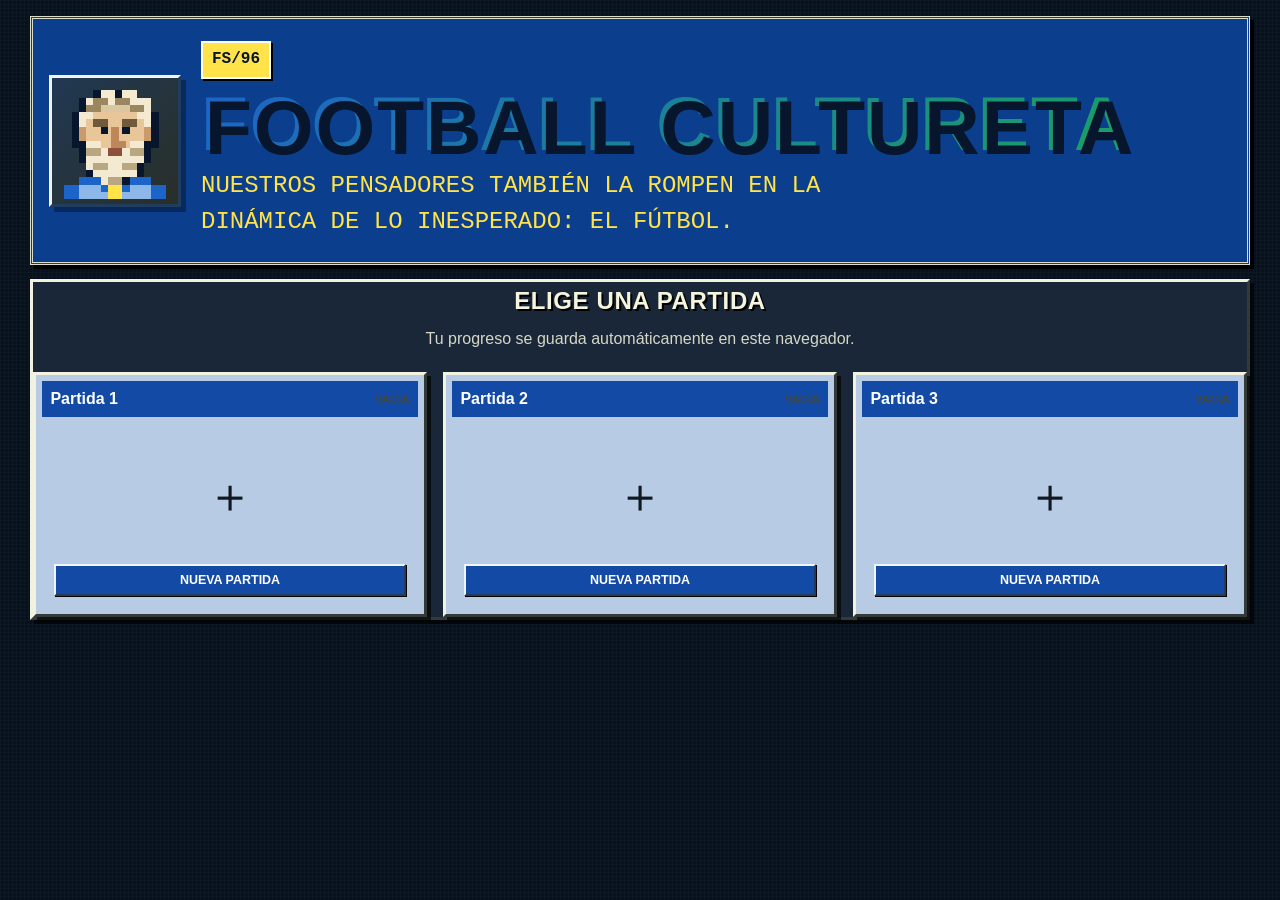
==== commit 79d23b25: "a tope" ====
--- a/football-simulator/index.html
+++ b/football-simulator/index.html
@@ -12,7 +12,12 @@
     (() => {
       try {
         const selected = localStorage.getItem('fs_setting_visualTheme') || localStorage.getItem('fs_visualTheme') || '90s';
-        const themes = { classic: 'theme-classic', '90s': 'theme-retro-90s', snes: 'theme-snes' };
+        const themes = {
+          classic: 'theme-classic',
+          '90s': 'theme-retro-90s',
+          snes: 'theme-snes',
+          'minimal-bw': 'theme-minimal-bw'
+        };
         document.body.className = themes[selected] || themes['90s'];
       } catch (error) {
         // Si el navegador bloquea localStorage, UIManager conservará el tema 90s.
@@ -25,6 +30,8 @@
   </div>
 
   <!-- Scripts -->
+  <script src="js/i18n.js"></script>
+  <script src="js/portraits.js"></script>
   <script src="js/data.js"></script>
   <script src="js/storage.js"></script>
   <script src="js/team-manager.js"></script>
--- a/football-simulator/css/styles.css
+++ b/football-simulator/css/styles.css
@@ -708,6 +708,55 @@
   color: var(--text-primary);
 }
 
+.standing-rank {
+  display: grid;
+  width: 18px;
+  height: 18px;
+  flex: 0 0 18px;
+  place-items: center;
+  color: var(--text-muted);
+  font-size: .62rem;
+}
+
+.team-season-count {
+  display: grid;
+  align-content: center;
+  justify-items: center;
+  min-height: 112px;
+  text-align: center;
+}
+
+.team-season-count strong {
+  color: var(--text-primary);
+  font-size: clamp(2rem, 4vw, 3.2rem);
+  line-height: 1;
+}
+
+.team-season-count strong i {
+  margin-inline: .22em;
+  color: var(--text-muted);
+  font-size: .55em;
+  font-style: normal;
+}
+
+.team-season-count span {
+  margin-top: .45rem;
+  color: var(--text-muted);
+  font-size: .7rem;
+  font-weight: 800;
+  letter-spacing: .05em;
+  text-transform: uppercase;
+}
+
+:is(.theme-retro-90s, .theme-snes) .team-season-count strong {
+  color: var(--alt-panel-text);
+}
+
+:is(.theme-retro-90s, .theme-snes) .team-season-count span,
+:is(.theme-retro-90s, .theme-snes) .team-season-count strong i {
+  color: var(--alt-panel-muted);
+}
+
 .progress-bar {
   width: 100%;
   height: 8px;
@@ -1524,6 +1573,108 @@
     transform: translateX(0);
     opacity: 1;
   }
+}
+
+/* Navegación web en dos bandas: jugar, gestionar y sistema. */
+@media (min-width: 701px) {
+  .navbar:has(.navbar-menu-grouped),
+  .theme-retro-90s .navbar:has(.navbar-menu-grouped),
+  .theme-snes .navbar:has(.navbar-menu-grouped) {
+    min-height: 94px;
+    padding-block: 7px;
+  }
+
+  .navbar-menu-grouped,
+  .theme-retro-90s .navbar-menu-grouped,
+  .theme-snes .navbar-menu-grouped {
+    display: grid;
+    grid-template-columns: minmax(0, 1fr) auto;
+    grid-template-rows: repeat(2, minmax(36px, auto));
+    flex: 1 1 760px;
+    gap: 5px 12px;
+    max-width: 900px;
+  }
+
+  .nav-group {
+    display: grid;
+    grid-template-columns: 92px minmax(0, 1fr);
+    align-items: center;
+    min-width: 0;
+  }
+
+  .nav-group-play { grid-column: 1; grid-row: 1; }
+  .nav-group-manage { grid-column: 1; grid-row: 2; }
+
+  .nav-group-system {
+    grid-column: 2;
+    grid-row: 1 / span 2;
+    grid-template-columns: 1fr;
+    grid-template-rows: auto 1fr;
+    align-content: center;
+    gap: 4px;
+    min-width: 92px;
+    padding-left: 12px;
+    border-left: 1px solid rgba(255, 255, 255, .2);
+  }
+
+  .nav-group-label {
+    display: flex;
+    align-items: center;
+    gap: .4rem;
+    color: rgba(255, 255, 255, .72);
+    font-size: .66rem;
+    font-weight: 900;
+    letter-spacing: .05em;
+    text-transform: uppercase;
+  }
+
+  .nav-group-label i {
+    color: #facc15;
+    font-size: .55rem;
+    font-style: normal;
+  }
+
+  .nav-group-system .nav-group-label {
+    justify-content: center;
+    font-size: .58rem;
+  }
+
+  .nav-group-items {
+    display: flex;
+    align-items: stretch;
+    gap: 5px;
+    min-width: 0;
+  }
+
+  .navbar-menu-grouped .nav-btn,
+  .theme-retro-90s .navbar-menu-grouped .nav-btn,
+  .theme-snes .navbar-menu-grouped .nav-btn {
+    flex: 1 1 0;
+    min-width: 86px;
+    min-height: 36px;
+    padding: .45rem .7rem;
+    font-size: .78rem;
+  }
+
+  .nav-group-system .nav-btn {
+    width: 92px;
+    height: 100%;
+  }
+
+  .navbar-menu-grouped .nav-primary-action:not(.active) {
+    border-color: rgba(250, 204, 21, .65);
+    color: #fff7bf;
+    background: rgba(250, 204, 21, .1);
+  }
+}
+
+@media (max-width: 700px) {
+  .navbar-menu-grouped .nav-group,
+  .navbar-menu-grouped .nav-group-items {
+    display: contents;
+  }
+
+  .navbar-menu-grouped .nav-group-label { display: none; }
 }
 
 /* ============================================
@@ -1693,7 +1844,7 @@
 
 .theme-picker {
   display: grid;
-  grid-template-columns: repeat(3, minmax(0, 1fr));
+  grid-template-columns: repeat(auto-fit, minmax(150px, 1fr));
   gap: 12px;
   margin-top: 14px;
   padding: 0;
@@ -1745,6 +1896,17 @@
 .theme-choice-snes .theme-preview b:nth-of-type(1) { background: #37b6a4; }
 .theme-choice-snes .theme-preview b:nth-of-type(2) { background: #e84c79; }
 .theme-choice-snes .theme-preview b:nth-of-type(3) { background: #e6b83e; }
+.theme-choice-minimal-bw .theme-preview {
+  border: 1px solid #111;
+  border-radius: 0;
+  background: #fff;
+}
+.theme-choice-minimal-bw .theme-preview i {
+  color: #fff;
+  background: #111;
+}
+.theme-choice-minimal-bw .theme-preview b { background: #d4d4d4; }
+.theme-choice-minimal-bw .theme-preview b:first-of-type { background: #111; }
 
 /* Configuración inicial de cada ranura. */
 .new-game-setup-container { width: min(980px, 100%); margin: 0 auto; }
@@ -2245,6 +2407,292 @@
   }
 }
 
+/* Portada y centro de gestión del club. */
+.welcome-manifesto {
+  max-width: 720px;
+  margin: .55rem 0 0;
+  font-size: clamp(.9rem, 1.7vw, 1.08rem);
+  line-height: 1.5;
+}
+
+.welcome-header {
+  display: grid;
+  grid-template-columns: 132px minmax(0, 1fr);
+  align-items: center;
+  gap: 1.25rem;
+  text-align: left;
+}
+
+.welcome-title-copy { min-width: 0; }
+
+.welcome-philosopher-frame {
+  display: grid;
+  place-items: center;
+  width: 132px;
+  height: 132px;
+  border: 3px solid var(--dark-border);
+  background:
+    linear-gradient(135deg, rgba(96, 165, 250, .2), rgba(250, 204, 21, .1)),
+    var(--surface-1);
+  box-shadow: 5px 5px 0 rgba(0, 0, 0, .35);
+}
+
+.welcome-philosopher {
+  display: block;
+  width: 116px;
+  height: 116px;
+  image-rendering: pixelated;
+}
+
+:is(.theme-retro-90s, .theme-snes) .welcome-philosopher-frame {
+  border-color: #edf6ff #203c5e #203c5e #edf6ff;
+  border-radius: 0;
+}
+
+@media (max-width: 700px) {
+  .welcome-header {
+    grid-template-columns: 82px minmax(0, 1fr);
+    gap: .75rem;
+    padding: 1rem !important;
+  }
+
+  .welcome-philosopher-frame {
+    width: 82px;
+    height: 82px;
+    box-shadow: 3px 3px 0 rgba(0, 0, 0, .35);
+  }
+
+  .welcome-philosopher {
+    width: 72px;
+    height: 72px;
+  }
+
+  .welcome-title-copy h1 { font-size: clamp(1.45rem, 8vw, 2rem) !important; }
+  .welcome-manifesto {
+    font-size: .7rem !important;
+    line-height: 1.35;
+  }
+}
+
+.language-choice-row .settings-choice { min-width: 120px; }
+
+.club-command-header {
+  display: grid;
+  grid-template-columns: minmax(260px, .8fr) minmax(480px, 1.2fr);
+  align-items: end;
+  gap: 1.25rem;
+  padding: .9rem 0 1rem;
+  border-bottom: 1px solid var(--dark-border);
+}
+
+.club-command-copy p { max-width: 560px; line-height: 1.45; }
+
+.club-overview-grid {
+  display: grid;
+  grid-template-columns: repeat(4, minmax(0, 1fr));
+  gap: 1px;
+  overflow: hidden;
+  border: 1px solid var(--dark-border);
+  border-radius: 10px;
+  background: var(--dark-border);
+}
+
+.club-overview-grid > span {
+  display: grid;
+  align-content: center;
+  gap: .2rem;
+  min-width: 0;
+  min-height: 66px;
+  padding: .6rem .7rem;
+  background: var(--surface-1);
+}
+
+.club-overview-grid small {
+  color: var(--text-muted);
+  font-size: .61rem;
+  font-weight: 800;
+  letter-spacing: .06em;
+  text-transform: uppercase;
+}
+
+.club-overview-grid strong {
+  overflow: hidden;
+  color: var(--text-primary);
+  font-size: .86rem;
+  text-overflow: ellipsis;
+  white-space: nowrap;
+}
+
+.club-section-menu button {
+  grid-template-columns: 34px minmax(0, 1fr);
+  align-items: center;
+  text-align: left;
+}
+
+.club-section-menu button > span {
+  grid-row: 1;
+  color: var(--secondary-color);
+  font-size: .68rem;
+  font-weight: 900;
+}
+
+.club-section-menu button > strong { font-size: .8rem; }
+.club-section-menu button > small { grid-column: 2; font-size: .65rem; }
+
+.club-management-section {
+  padding: 1.1rem;
+  background:
+    linear-gradient(145deg, rgba(96, 165, 250, .035), transparent 38%),
+    var(--surface-2);
+}
+
+.club-management-section > .section-heading h3 { margin-bottom: .15rem; }
+.club-management-section > .section-heading p {
+  margin: .25rem 0 0;
+  color: var(--text-muted);
+  font-size: .78rem;
+}
+
+.club-workspace-grid {
+  display: grid;
+  grid-template-columns: minmax(0, 1.25fr) minmax(300px, .75fr);
+  gap: .8rem;
+}
+
+.club-work-card {
+  min-width: 0;
+  padding: .9rem;
+  border: 1px solid var(--dark-border);
+  border-radius: 10px;
+  background: var(--surface-1);
+}
+
+.club-work-card > header {
+  display: grid;
+  grid-template-columns: 30px minmax(0, 1fr);
+  align-items: center;
+  gap: .55rem;
+  margin-bottom: .8rem;
+  padding-bottom: .65rem;
+  border-bottom: 1px solid var(--dark-border);
+}
+
+.club-work-card > header > span {
+  color: var(--secondary-color);
+  font-size: .68rem;
+  font-weight: 900;
+}
+
+.club-work-card > header h3 { margin: 0; font-size: .92rem; }
+.club-work-card > header small { color: var(--text-muted); font-size: .66rem; }
+
+.training-plan-card .training-controls { grid-template-columns: 1fr; }
+
+.availability-score {
+  display: flex;
+  align-items: baseline;
+  gap: .45rem;
+  margin-bottom: .7rem;
+  padding: .65rem;
+  border-left: 3px solid #34d399;
+  background: rgba(16, 185, 129, .08);
+}
+
+.availability-score strong { color: #6ee7b7; font-size: 1.55rem; }
+.availability-score span { color: var(--text-secondary); font-size: .76rem; }
+
+.all-available-message {
+  display: grid;
+  gap: .15rem;
+  margin: 0;
+  padding: .8rem;
+  color: #d1fae5;
+  background: rgba(16, 185, 129, .08);
+}
+
+.all-available-message span { color: var(--text-muted); font-size: .72rem; }
+
+.academy-management-section .reserve-batch-bar {
+  position: sticky;
+  z-index: 4;
+  top: 4px;
+  margin-bottom: .7rem;
+  border: 1px solid var(--dark-border);
+  background: rgba(15, 23, 42, .96);
+  backdrop-filter: blur(12px);
+}
+
+.reserve-candidate-grid {
+  display: grid;
+  grid-template-columns: repeat(2, minmax(0, 1fr));
+  gap: .5rem;
+}
+
+.reserve-candidate {
+  display: grid;
+  grid-template-columns: auto minmax(0, 1fr) auto auto;
+  align-items: center;
+  gap: .65rem;
+  min-width: 0;
+  padding: .65rem;
+  border: 1px solid var(--dark-border);
+  border-radius: 8px;
+  background: var(--surface-1);
+}
+
+.reserve-candidate.selected {
+  border-color: #60a5fa;
+  background: rgba(37, 99, 235, .16);
+}
+
+.reserve-candidate > div { display: grid; min-width: 0; }
+.reserve-candidate > div strong,
+.reserve-candidate > div small {
+  overflow: hidden;
+  text-overflow: ellipsis;
+  white-space: nowrap;
+}
+.reserve-candidate > div strong { font-size: .76rem; }
+.reserve-candidate > div small { color: var(--text-muted); font-size: .63rem; }
+
+.reserve-overall {
+  display: grid;
+  justify-items: center;
+  min-width: 38px;
+}
+.reserve-overall strong { font-size: 1rem; }
+.reserve-overall small { color: var(--text-muted); font-size: .5rem; }
+.reserve-candidate .btn { min-height: 40px; padding: .4rem .55rem; }
+
+:is(.theme-retro-90s, .theme-snes) :is(
+  .club-overview-grid,
+  .club-work-card,
+  .reserve-candidate
+) { border-radius: 0; }
+
+@media (max-width: 900px) {
+  .club-command-header { grid-template-columns: 1fr; }
+  .club-overview-grid { grid-template-columns: repeat(2, minmax(0, 1fr)); }
+  .club-workspace-grid { grid-template-columns: 1fr; }
+}
+
+@media (max-width: 700px) {
+  .club-command-header { gap: .75rem; padding-top: .2rem; }
+  .club-command-copy h2 { font-size: 1.7rem; }
+  .club-overview-grid > span { min-height: 58px; padding: .5rem .6rem; }
+  .club-section-menu { grid-template-columns: 1fr 1fr; }
+  .club-section-menu button { min-height: 54px; padding: .45rem; }
+  .club-section-menu button > small { display: block; overflow: hidden; text-overflow: ellipsis; white-space: nowrap; }
+  .club-management-section { padding: .75rem; }
+  .club-work-card { padding: .75rem; }
+  .training-choice-grid { grid-template-columns: repeat(2, minmax(0, 1fr)); }
+  .training-choice-grid.compact { grid-template-columns: repeat(3, minmax(0, 1fr)); }
+  .reserve-candidate-grid { grid-template-columns: 1fr; }
+  .reserve-candidate { grid-template-columns: auto minmax(0, 1fr) auto; }
+  .reserve-candidate .btn { grid-column: 1 / -1; width: 100%; min-height: 44px; }
+  .academy-management-section .reserve-batch-bar { position: static; }
+}
+
 @media (max-width: 480px) {
   #main-content {
     padding: 10px;
@@ -2813,8 +3261,8 @@
   display: grid;
   gap: .1rem;
   place-content: center;
-  min-height: 42px;
-  padding: .45rem .6rem;
+  min-height: 36px;
+  padding: .3rem .6rem;
   border: 1px solid transparent;
   border-radius: 8px;
   color: var(--text-secondary);
@@ -4251,6 +4699,26 @@
   min-width: 0;
   gap: .4rem;
 }
+.dashboard-player-link {
+  display: flex;
+  align-items: center;
+  min-width: 0;
+  gap: .4rem;
+  padding: 0;
+  border: 0;
+  color: inherit;
+  background: transparent;
+  font: inherit;
+  text-align: left;
+  cursor: pointer;
+}
+.dashboard-player-link:hover span,
+.dashboard-player-link:focus-visible span { color: var(--secondary-color); }
+.dashboard-player-link span {
+  min-width: 0;
+  overflow-wrap: anywhere;
+  line-height: 1.15;
+}
 .dashboard-leaderboard li > span > span {
   min-width: 0;
   overflow-wrap: anywhere;
@@ -5499,34 +5967,6 @@
   }
 }
 
-/* Navegación explicativa y separación entre alineación, club y partido. */
-.navbar-menu { overflow: visible; }
-.nav-btn { position: relative; }
-@media (hover: hover) and (min-width: 701px) {
-  .nav-btn:is(:hover, :focus-visible)::after {
-    position: absolute;
-    z-index: 100;
-    top: calc(100% + 8px);
-    left: 50%;
-    width: max-content;
-    max-width: 220px;
-    padding: .45rem .6rem;
-    border: 1px solid var(--dark-border);
-    border-radius: 7px;
-    color: var(--text-primary);
-    background: rgba(15, 23, 42, .98);
-    box-shadow: 0 8px 24px rgba(0, 0, 0, .35);
-    content: attr(data-help);
-    font-size: .72rem;
-    font-weight: 600;
-    line-height: 1.3;
-    pointer-events: none;
-    transform: translateX(-50%);
-    white-space: normal;
-  }
-  .nav-btn:last-child:is(:hover, :focus-visible)::after { right: 0; left: auto; transform: none; }
-}
-
 .club-container { width: min(1240px, 100%); margin: 0 auto; }
 .section-page-header { margin: .25rem 0 1rem; }
 .section-page-header h2 { margin: .1rem 0; font-size: clamp(1.7rem, 3vw, 2.4rem); }
@@ -5548,8 +5988,8 @@
 .club-section-menu button {
   display: grid;
   gap: .1rem;
-  min-height: 46px;
-  padding: .4rem .65rem;
+  min-height: 40px;
+  padding: .3rem .65rem;
   border: 1px solid transparent;
   border-radius: 8px;
   color: var(--text-secondary);
@@ -5785,3 +6225,699 @@
   .pre-match-secondary-actions { grid-template-columns: 1fr 1fr; }
   .pre-match-optional details > summary > span:last-child { display: none; }
 }
+
+/* Modos de seguimiento: el simulador es visual y no duplica la narración. */
+.match-primary-actions { grid-template-columns: repeat(3, minmax(0, 1fr)); }
+.match-primary-actions .btn { display: grid; place-items: center; gap: .1rem; line-height: 1.1; }
+.match-primary-actions .btn small { font-size: .56rem; font-weight: 600; opacity: .74; text-transform: none; }
+.live-view-simulator .coach-narrative-always { display: none; }
+.live-view-narration .live-match-grid { grid-template-columns: minmax(0, 1fr); }
+.live-view-narration .pitch-frame,
+.live-view-narration .pitch-legend { display: none; }
+.live-view-narration .coach-console {
+  display: grid;
+  grid-template-columns: minmax(250px, .65fr) minmax(320px, 1.35fr);
+  gap: 1rem;
+  border-left: 0;
+}
+.live-view-narration .coach-heading,
+.live-view-narration .coach-primary-actions,
+.live-view-narration .live-quick-access { grid-column: 1; }
+.live-view-narration .coach-narrative-always {
+  display: block;
+  grid-column: 2;
+  grid-row: 1 / span 3;
+  padding: .75rem;
+  border-left: 1px solid var(--dark-border);
+}
+.live-view-narration .sidebar-narrative #narrative-log {
+  height: clamp(310px, calc(100dvh - 320px), 620px);
+  max-height: none;
+}
+.game-mode-arcade #btn-play-narration { display: none; }
+.game-mode-arcade .match-primary-actions { grid-template-columns: 1fr; }
+
+/* El once automático queda visible antes del campo. */
+.lineup-toolbar .lineup-auto-top {
+  min-height: 38px;
+  margin-left: auto;
+  padding: .45rem .75rem;
+}
+.team-hub .lineup-actions { grid-template-columns: minmax(100px, .45fr) minmax(170px, 1fr); }
+
+/* Fichas navegables de clubes y jugadores. */
+.team-profile-link,
+.inline-club-link,
+.profile-player-card,
+.player-stat-link,
+.profile-back {
+  color: inherit;
+  font: inherit;
+}
+.team-profile-link,
+.inline-club-link {
+  display: inline-flex;
+  align-items: center;
+  gap: .45rem;
+  min-width: 0;
+  padding: 0;
+  border: 0;
+  background: transparent;
+  text-align: inherit;
+  cursor: pointer;
+}
+.team-profile-link:hover span,
+.inline-club-link:hover { color: var(--secondary-color); }
+.profile-page {
+  width: min(1050px, 100%);
+  margin: 0 auto;
+}
+.profile-back {
+  min-height: 42px;
+  margin-bottom: .8rem;
+  padding: .45rem .7rem;
+  border: 1px solid var(--dark-border);
+  border-radius: 7px;
+  background: var(--surface-1);
+  cursor: pointer;
+}
+.club-profile-hero,
+.player-profile-hero {
+  display: flex;
+  align-items: center;
+  gap: 1rem;
+  padding: 1rem;
+  border-bottom: 1px solid var(--dark-border);
+}
+.club-profile-hero h2,
+.player-profile-hero h2 { margin: .12rem 0 .3rem; }
+.club-profile-hero p { max-width: 720px; margin: 0; color: var(--text-secondary); line-height: 1.45; }
+.club-profile-hero span,
+.player-profile-hero > div:last-child > span { color: var(--secondary-color); font-size: .72rem; font-weight: 800; text-transform: uppercase; }
+.club-profile-crest { width: 72px; height: 84px; object-fit: contain; flex: 0 0 auto; }
+.club-profile-description,
+.player-description-card {
+  margin: .8rem 0;
+  padding: .8rem 1rem;
+  border-left: 3px solid var(--secondary-color);
+  background: rgba(59, 130, 246, .08);
+}
+.club-profile-description p,
+.player-description-card p { margin: .25rem 0; color: var(--text-secondary); line-height: 1.5; }
+.profile-summary-strip {
+  display: grid;
+  grid-template-columns: repeat(auto-fit, minmax(110px, 1fr));
+  gap: 1px;
+  margin: .8rem 0;
+  background: var(--dark-border);
+}
+.profile-summary-strip span {
+  display: grid;
+  gap: .15rem;
+  min-width: 0;
+  padding: .7rem;
+  background: var(--surface-1);
+  color: var(--text-muted);
+  font-size: .66rem;
+  text-align: center;
+  text-transform: uppercase;
+}
+.profile-summary-strip strong {
+  overflow: hidden;
+  color: var(--text-primary);
+  font-size: .9rem;
+  text-overflow: ellipsis;
+  white-space: nowrap;
+}
+.club-lineup-profile,
+.club-squad-profile,
+.player-season-stats { margin-top: 1rem; }
+.profile-section-heading {
+  display: flex;
+  align-items: end;
+  justify-content: space-between;
+  gap: 1rem;
+  margin-bottom: .6rem;
+}
+.profile-section-heading h3 { margin: .1rem 0 0; }
+.club-lineup-profile .pre-match-lineup-pitch { min-height: 430px; }
+.profile-player-grid { display: grid; grid-template-columns: repeat(2, minmax(0, 1fr)); gap: .45rem; }
+.profile-player-card {
+  display: grid;
+  grid-template-columns: auto minmax(0, 1fr) auto;
+  align-items: center;
+  gap: .65rem;
+  min-width: 0;
+  padding: .65rem;
+  border: 1px solid var(--dark-border);
+  border-radius: 7px;
+  background: var(--surface-1);
+  text-align: left;
+  cursor: pointer;
+}
+.profile-player-card > span:nth-child(2) { display: grid; min-width: 0; }
+.profile-player-card strong,
+.profile-player-card small { overflow: hidden; text-overflow: ellipsis; white-space: nowrap; }
+.profile-player-card small { color: var(--text-muted); font-size: .68rem; }
+.profile-player-card > b { font-size: 1rem; }
+.player-overall {
+  display: grid;
+  place-items: center;
+  width: 78px;
+  height: 78px;
+  border: 2px solid var(--secondary-color);
+  border-radius: 50%;
+  flex: 0 0 auto;
+}
+.player-overall strong { font-size: 1.65rem; line-height: 1; }
+.player-overall span { font-size: .55rem; }
+.player-club-crest { width: 24px; height: 28px; object-fit: contain; }
+.player-skills { display: grid; grid-template-columns: repeat(2, minmax(0, 1fr)); gap: .6rem 1rem; padding: .8rem 1rem; }
+.player-skills > div { display: grid; grid-template-columns: minmax(70px, 1fr) auto; gap: .2rem .6rem; align-items: center; }
+.player-skills span { font-size: .76rem; }
+.player-skills i { grid-column: 1 / -1; height: 5px; overflow: hidden; background: rgba(148, 163, 184, .18); }
+.player-skills i b { display: block; height: 100%; background: var(--secondary-color); }
+.stats-container .stat-card ol { list-style: none; padding: 0; }
+.stats-container .stat-card .player-stat-entry {
+  display: grid;
+  gap: .1rem;
+  padding: .35rem 0 .55rem;
+}
+.player-stat-link {
+  display: flex;
+  align-items: center;
+  justify-content: space-between;
+  gap: .7rem;
+  width: 100%;
+  padding: .65rem .2rem;
+  border: 0;
+  border-bottom: 1px solid var(--dark-border);
+  background: transparent;
+  text-align: left;
+  cursor: pointer;
+}
+.player-stat-entry .player-stat-link { border-bottom: 0; }
+.player-stat-link > span { display: grid; grid-template-columns: 24px minmax(0, 1fr); min-width: 0; }
+.player-stat-link b { grid-row: 1 / span 2; }
+.player-stat-link strong,
+.player-stat-link small { overflow: hidden; text-overflow: ellipsis; white-space: nowrap; }
+.player-stat-link small { color: var(--text-muted); font-size: .66rem; }
+.player-stat-link em { color: var(--secondary-color); font-size: .72rem; font-style: normal; font-weight: 800; white-space: nowrap; }
+.stat-club-link {
+  width: fit-content;
+  max-width: calc(100% - 52px);
+  margin-left: 52px;
+  color: var(--text-muted);
+  font-size: .68rem;
+  font-weight: 750;
+}
+.stat-club-link span {
+  overflow: hidden;
+  text-overflow: ellipsis;
+  white-space: nowrap;
+}
+.stat-club-crest {
+  width: 21px;
+  height: 25px;
+  flex: 0 0 auto;
+  object-fit: contain;
+}
+
+/* Portátil: panel táctico recuperable, estadísticas regulares y calendario contenido. */
+@media (min-width: 701px) {
+  .coach-drawer.open {
+    position: fixed;
+    z-index: 220;
+    top: max(72px, env(safe-area-inset-top));
+    right: 16px;
+    bottom: 16px;
+    left: auto;
+    display: grid;
+    grid-template-rows: auto minmax(0, 1fr);
+    width: min(460px, calc(100vw - 32px));
+    max-height: calc(100dvh - 88px);
+    overflow: hidden;
+    border: 1px solid var(--dark-border);
+    background: var(--dark-bg);
+    box-shadow: 0 20px 60px rgba(0, 0, 0, .45);
+  }
+  .coach-drawer-bar { display: grid; gap: .25rem; padding: .55rem .65rem; background: var(--primary-color); }
+  .coach-drawer-primary { display: grid; grid-template-columns: 44px minmax(0, 1fr) auto; align-items: center; gap: .45rem; }
+  .coach-drawer-primary button { width: 44px; height: 44px; padding: 0; cursor: pointer; }
+  .coach-drawer-score { display: flex; align-items: center; justify-content: space-between; gap: .5rem; }
+  .coach-drawer-bar > small { display: block; overflow: hidden; text-overflow: ellipsis; white-space: nowrap; }
+  .coach-drawer .coach-panel.active { min-height: 0; overflow-y: auto; overscroll-behavior: contain; }
+
+  .live-stats-strip { grid-template-columns: repeat(5, minmax(0, 1fr)); }
+  .live-stats-strip span {
+    display: grid;
+    place-items: center;
+    gap: .12rem;
+    min-width: 0;
+    padding: .45rem .2rem;
+    font-size: .68rem;
+    text-align: center;
+  }
+  .live-stats-strip strong { display: block; font-size: .82rem; white-space: nowrap; }
+
+  .dashboard-container .dashboard-club-crest { display: none; }
+  .dashboard-container .team-info p,
+  .dashboard-container .standings-preview li,
+  .dashboard-container .progress-stat p { font-size: .8rem; }
+  .dashboard-container .dashboard-leaderboard h4 { font-size: .74rem; }
+  .dashboard-container .dashboard-leaderboard li,
+  .dashboard-container .dashboard-leaderboard li strong { font-size: .76rem; }
+
+  .fixtures-panel { position: relative; overflow: hidden; isolation: isolate; }
+  .fixtures-heading { display: flex; flex-wrap: wrap; align-items: end; justify-content: space-between; gap: .5rem; }
+  .matchday-selector { display: flex; max-width: 100%; overflow-x: auto; overflow-y: hidden; scrollbar-gutter: stable; }
+  .fixtures-list { position: relative; display: grid; gap: 1px; margin: .75rem 0 0; padding: 0; }
+  .fixture-row { display: grid; grid-template-columns: minmax(0, 1fr) 84px minmax(0, 1fr); align-items: center; min-width: 0; }
+  .fixture-team { min-width: 0; overflow: hidden; }
+  .fixture-team span { overflow: hidden; text-overflow: ellipsis; white-space: nowrap; }
+}
+
+@media (max-width: 700px) {
+  .coach-console.drawer-is-open {
+    position: relative;
+    z-index: 300;
+    isolation: isolate;
+  }
+
+  .coach-console.drawer-is-open .coach-drawer {
+    z-index: 310;
+  }
+
+  .coach-console.drawer-is-open .coach-drawer-bar {
+    position: relative;
+    z-index: 320;
+  }
+
+  .coach-console.drawer-is-open #btn-close-coach-drawer {
+    position: relative;
+    z-index: 330;
+    pointer-events: auto;
+  }
+
+  .live-view-narration .coach-console { display: block; }
+  .live-view-narration .coach-narrative-always { padding: .65rem 0; border-left: 0; }
+  .live-view-narration .sidebar-narrative #narrative-log { height: 38dvh; }
+  .profile-player-grid,
+  .player-skills { grid-template-columns: 1fr; }
+  .club-profile-hero,
+  .player-profile-hero { align-items: flex-start; padding-inline: .25rem; }
+  .club-profile-crest { width: 50px; height: 58px; }
+  .club-lineup-profile .pre-match-lineup-pitch { min-height: 390px; }
+  .lineup-toolbar .lineup-auto-top { order: 3; width: 100%; }
+}
+
+@media (max-width: 520px) {
+  .match-primary-actions { grid-template-columns: repeat(3, minmax(0, 1fr)); }
+  .match-primary-actions .btn { padding-inline: .25rem; font-size: .68rem; }
+}
+
+/* Navegación principal más legible y con objetivos táctiles cómodos. */
+@media (min-width: 701px) {
+  .navbar-brand,
+  .theme-retro-90s .navbar-brand,
+  .theme-snes .navbar-brand { font-size: 1.06rem; }
+
+  .nav-btn,
+  .theme-retro-90s .nav-btn,
+  .theme-snes .nav-btn {
+    min-height: 42px;
+    padding: .62rem .86rem;
+    font-size: .88rem;
+    line-height: 1.1;
+  }
+}
+
+@media (max-width: 700px) {
+  .navbar,
+  .theme-retro-90s .navbar,
+  .theme-snes .navbar {
+    gap: 7px;
+    padding: 7px 9px 8px;
+  }
+
+  .navbar-brand,
+  .theme-retro-90s .navbar-brand,
+  .theme-snes .navbar-brand {
+    font-size: .98rem;
+  }
+
+  .navbar-brand .club-crest,
+  .theme-retro-90s .navbar-brand .club-crest,
+  .theme-snes .navbar-brand .club-crest {
+    width: 29px;
+    height: 34px;
+  }
+
+  .navbar-menu,
+  .theme-retro-90s .navbar-menu,
+  .theme-snes .navbar-menu,
+  .game-mode-arcade .navbar-menu {
+    display: flex;
+    grid-template-columns: none;
+    flex-flow: row nowrap;
+    gap: 6px;
+    width: 100%;
+    padding: 1px 0 3px;
+    overflow-x: auto;
+    overflow-y: hidden;
+    scroll-snap-type: x proximity;
+    scrollbar-width: none;
+    -webkit-overflow-scrolling: touch;
+  }
+
+  .nav-btn,
+  .theme-retro-90s .nav-btn,
+  .theme-snes .nav-btn,
+  .navbar-menu .nav-btn {
+    flex: 0 0 auto;
+    width: auto;
+    min-width: 86px;
+    min-height: 46px;
+    padding: .7rem .65rem;
+    font-size: .82rem;
+    line-height: 1.1;
+    scroll-snap-align: center;
+  }
+}
+
+/* Estadísticas del partido en móvil: tarjetas completas, sin bordes abiertos. */
+@media (max-width: 600px) {
+  .live-stats-strip,
+  .live-match-shell .live-stats-strip {
+    grid-template-columns: repeat(2, minmax(0, 1fr));
+    gap: 6px;
+    padding: 0;
+    overflow: visible;
+    border: 0;
+    background: transparent;
+  }
+
+  .live-stats-strip span,
+  .live-stats-strip span:nth-child(n),
+  .live-match-shell .live-stats-strip span {
+    min-height: 50px;
+    padding: .5rem .35rem;
+    border: 1px solid var(--dark-border);
+    border-radius: 6px;
+    background: var(--surface-1);
+  }
+
+  .live-stats-strip span:last-child {
+    grid-column: 1 / -1;
+    border-right: 1px solid var(--dark-border);
+  }
+
+  :is(.theme-retro-90s, .theme-snes) .live-stats-strip span {
+    border-radius: 0;
+  }
+}
+
+@media (max-width: 700px) {
+  .club-container .reserve-candidate .btn,
+  .theme-retro-90s .club-container .reserve-candidate .btn,
+  .theme-snes .club-container .reserve-candidate .btn {
+    grid-column: 1 / -1;
+    width: 100%;
+    min-height: 44px;
+  }
+}
+
+/* Retratos SVG generativos en Datos y en la ficha del jugador. */
+.player-profile-hero {
+  display: grid;
+  grid-template-columns: 132px 78px minmax(0, 1fr);
+  align-items: center;
+}
+
+.player-thinker-portrait {
+  display: grid;
+  justify-items: center;
+  gap: .35rem;
+  min-width: 0;
+}
+
+.player-profile-portrait {
+  display: block;
+  width: 116px;
+  height: 116px;
+  border: 2px solid var(--dark-border);
+  background: #08162b;
+  box-shadow: 4px 4px 0 rgba(0, 0, 0, .32);
+  image-rendering: pixelated;
+}
+
+.player-thinker-portrait small {
+  max-width: 126px;
+  overflow: hidden;
+  color: var(--text-muted);
+  font-size: .58rem;
+  font-weight: 750;
+  line-height: 1.2;
+  text-align: center;
+  text-overflow: ellipsis;
+  white-space: nowrap;
+}
+
+.stat-player-portrait {
+  width: 44px;
+  height: 44px;
+  flex: 0 0 44px;
+  border: 1px solid var(--dark-border);
+  background: #08162b;
+  image-rendering: pixelated;
+}
+
+.player-stat-link:hover .stat-player-portrait,
+.player-stat-link:focus-visible .stat-player-portrait {
+  border-color: var(--secondary-color);
+}
+
+:is(.theme-retro-90s, .theme-snes) :is(.player-profile-portrait, .stat-player-portrait) {
+  border-radius: 0;
+}
+
+@media (max-width: 700px) {
+  .player-profile-hero {
+    grid-template-columns: 94px minmax(0, 1fr);
+    align-items: start;
+    gap: .65rem .8rem;
+  }
+
+  .player-thinker-portrait {
+    grid-row: 1 / span 2;
+  }
+
+  .player-profile-portrait {
+    width: 88px;
+    height: 88px;
+    box-shadow: 3px 3px 0 rgba(0, 0, 0, .3);
+  }
+
+  .player-thinker-portrait small {
+    max-width: 92px;
+    font-size: .52rem;
+    white-space: normal;
+  }
+
+  .player-profile-hero .player-overall {
+    grid-column: 2;
+    width: 58px;
+    height: 58px;
+  }
+
+  .player-profile-hero > div:last-child {
+    grid-column: 2;
+    min-width: 0;
+  }
+
+  .stat-player-portrait {
+    width: 40px;
+    height: 40px;
+    flex-basis: 40px;
+  }
+}
+
+/* Tema B/N minimalista: jerarquía por espacio, tipografía y contraste. */
+.theme-minimal-bw {
+  --primary-color: #111;
+  --secondary-color: #202020;
+  --accent-color: #111;
+  --danger-color: #111;
+  --warning-color: #555;
+  --dark-bg: #f5f5f2;
+  --dark-card: #fff;
+  --dark-border: #c9c9c4;
+  --text-primary: #111;
+  --text-secondary: #333;
+  --text-muted: #686864;
+  --surface-1: #fff;
+  --surface-2: #f0f0ed;
+  --surface-3: #e4e4e0;
+  --brand: #111;
+  --success: #222;
+  color: #111;
+  background: #f5f5f2;
+  font-family: "Helvetica Neue", Helvetica, Arial, sans-serif;
+}
+
+.theme-minimal-bw #app {
+  background: #f5f5f2;
+  filter: grayscale(1);
+}
+
+.theme-minimal-bw #main-content { padding: 18px; }
+.theme-minimal-bw :focus-visible {
+  outline: 2px solid #111 !important;
+  outline-offset: 3px;
+}
+.theme-minimal-bw :is(h1, h2, h3, h4, h5) {
+  color: #111;
+  font-family: inherit;
+  font-weight: 650;
+  letter-spacing: -.025em;
+  text-shadow: none;
+}
+.theme-minimal-bw h2 { text-transform: none; }
+
+.theme-minimal-bw .navbar {
+  color: #111;
+  border-bottom: 1px solid #111;
+  background: rgba(255, 255, 255, .97);
+  box-shadow: none;
+  backdrop-filter: none;
+}
+.theme-minimal-bw .navbar-brand { color: #111; }
+.theme-minimal-bw .nav-group-label,
+.theme-minimal-bw .nav-group-label i { color: #555; }
+.theme-minimal-bw .nav-group-system { border-left-color: #c9c9c4; }
+.theme-minimal-bw .nav-btn {
+  color: #333;
+  border: 1px solid transparent;
+  border-radius: 0;
+  background: transparent;
+  box-shadow: none;
+}
+.theme-minimal-bw .nav-btn:hover {
+  color: #111;
+  border-color: #aaa;
+  background: #f0f0ed;
+}
+.theme-minimal-bw .nav-btn.active {
+  color: #fff;
+  border-color: #111;
+  background: #111;
+}
+.theme-minimal-bw .navbar-menu-grouped .nav-primary-action:not(.active) {
+  color: #111;
+  border-color: #111;
+  background: #fff;
+}
+
+.theme-minimal-bw :is(
+  .welcome-content, .save-slot, .team-card, .dashboard-card, .settings-section,
+  .setup-section, .game-mode-choice, .stat-card, .compact-match-card,
+  .fixtures-panel, .club-profile-description, .player-description-card,
+  .profile-player-card, .coach-console, .coach-panel, .automatic-substitutions
+) {
+  color: #111;
+  border: 1px solid #c9c9c4;
+  border-radius: 0;
+  background: #fff;
+  box-shadow: none;
+}
+
+.theme-minimal-bw :is(
+  .dashboard-card > h3, .standings-preview > h3, .next-match-info > h3,
+  .settings-section > h3, .save-slot-heading
+) {
+  color: #111;
+  border-bottom: 1px solid #111;
+  background: transparent;
+  text-transform: none;
+  text-shadow: none;
+}
+
+.theme-minimal-bw :is(.btn, .btn-select, .settings-choice, .filter-chip, .matchday-btn, .coach-action) {
+  color: #111;
+  border: 1px solid #111;
+  border-radius: 0;
+  background: #fff;
+  box-shadow: none;
+  text-shadow: none;
+}
+.theme-minimal-bw :is(.btn, .btn-select, .settings-choice, .filter-chip, .matchday-btn, .coach-action):hover {
+  color: #fff;
+  background: #333;
+  box-shadow: none;
+  transform: none;
+}
+.theme-minimal-bw :is(.btn-primary, .settings-choice.active, .filter-chip.active, .matchday-btn.active) {
+  color: #fff;
+  border-color: #111;
+  background: #111;
+}
+.theme-minimal-bw :is(input, select, textarea, .form-control) {
+  color: #111;
+  border: 1px solid #777;
+  border-radius: 0;
+  background: #fff;
+  box-shadow: none;
+}
+
+.theme-minimal-bw :is(.club-crest, [class$="-crest"], .player-profile-portrait, .stat-player-portrait) {
+  filter: grayscale(1) contrast(1.18);
+  box-shadow: none;
+}
+.theme-minimal-bw :is(#match-canvas, .pitch-frame, .tactical-pitch, .pre-match-lineup-pitch) {
+  filter: grayscale(1) contrast(1.05);
+}
+.theme-minimal-bw :is(.progress-fill, .player-skills i b) { background: #111; }
+.theme-minimal-bw .standings-preview li.user-team {
+  color: #fff;
+  background: #111;
+}
+.theme-minimal-bw .standings-preview li.user-team :is(.points, .standing-rank) { color: #fff; }
+.theme-minimal-bw .theme-choice {
+  color: #111;
+  border-radius: 0;
+  background: #fff;
+  box-shadow: none;
+}
+.theme-minimal-bw .theme-choice small { color: #686864; }
+.theme-minimal-bw .theme-choice:has(input:checked) {
+  border-color: #111;
+  background: #eee;
+  box-shadow: 0 0 0 1px #111;
+}
+.theme-minimal-bw .theme-choice input:checked + .theme-preview {
+  outline-color: #111;
+}
+.theme-minimal-bw .welcome-header {
+  color: #111;
+  border: 0;
+  border-bottom: 1px solid #111;
+  background: #fff;
+  box-shadow: none;
+}
+.theme-minimal-bw .welcome-header :is(h1, p) {
+  color: #111;
+  text-shadow: none;
+  -webkit-text-fill-color: currentColor;
+}
+.theme-minimal-bw .retro-app-badge {
+  color: #fff;
+  border: 0;
+  border-radius: 0;
+  background: #111;
+  box-shadow: none;
+}
+
+@media (max-width: 700px) {
+  .theme-minimal-bw #main-content { padding: 10px; }
+  .theme-minimal-bw .navbar { border-bottom-width: 1px; }
+}
